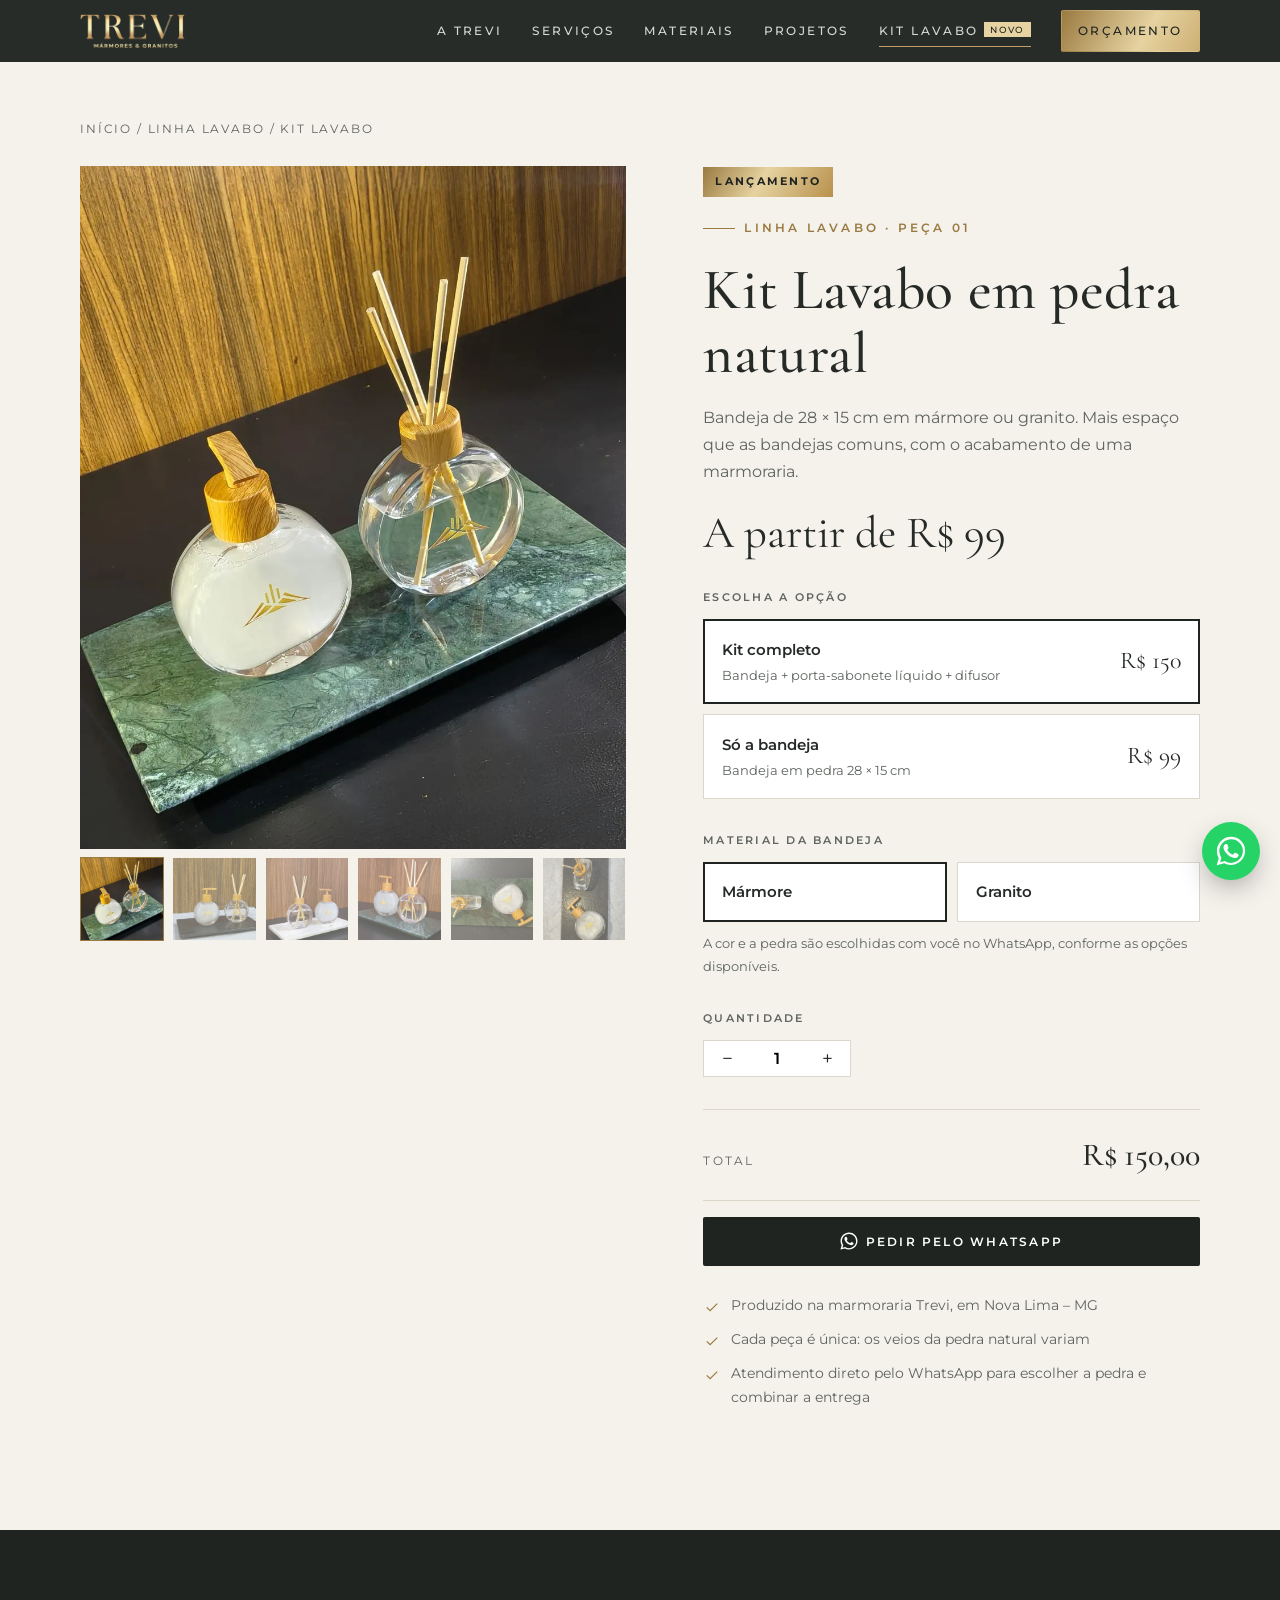
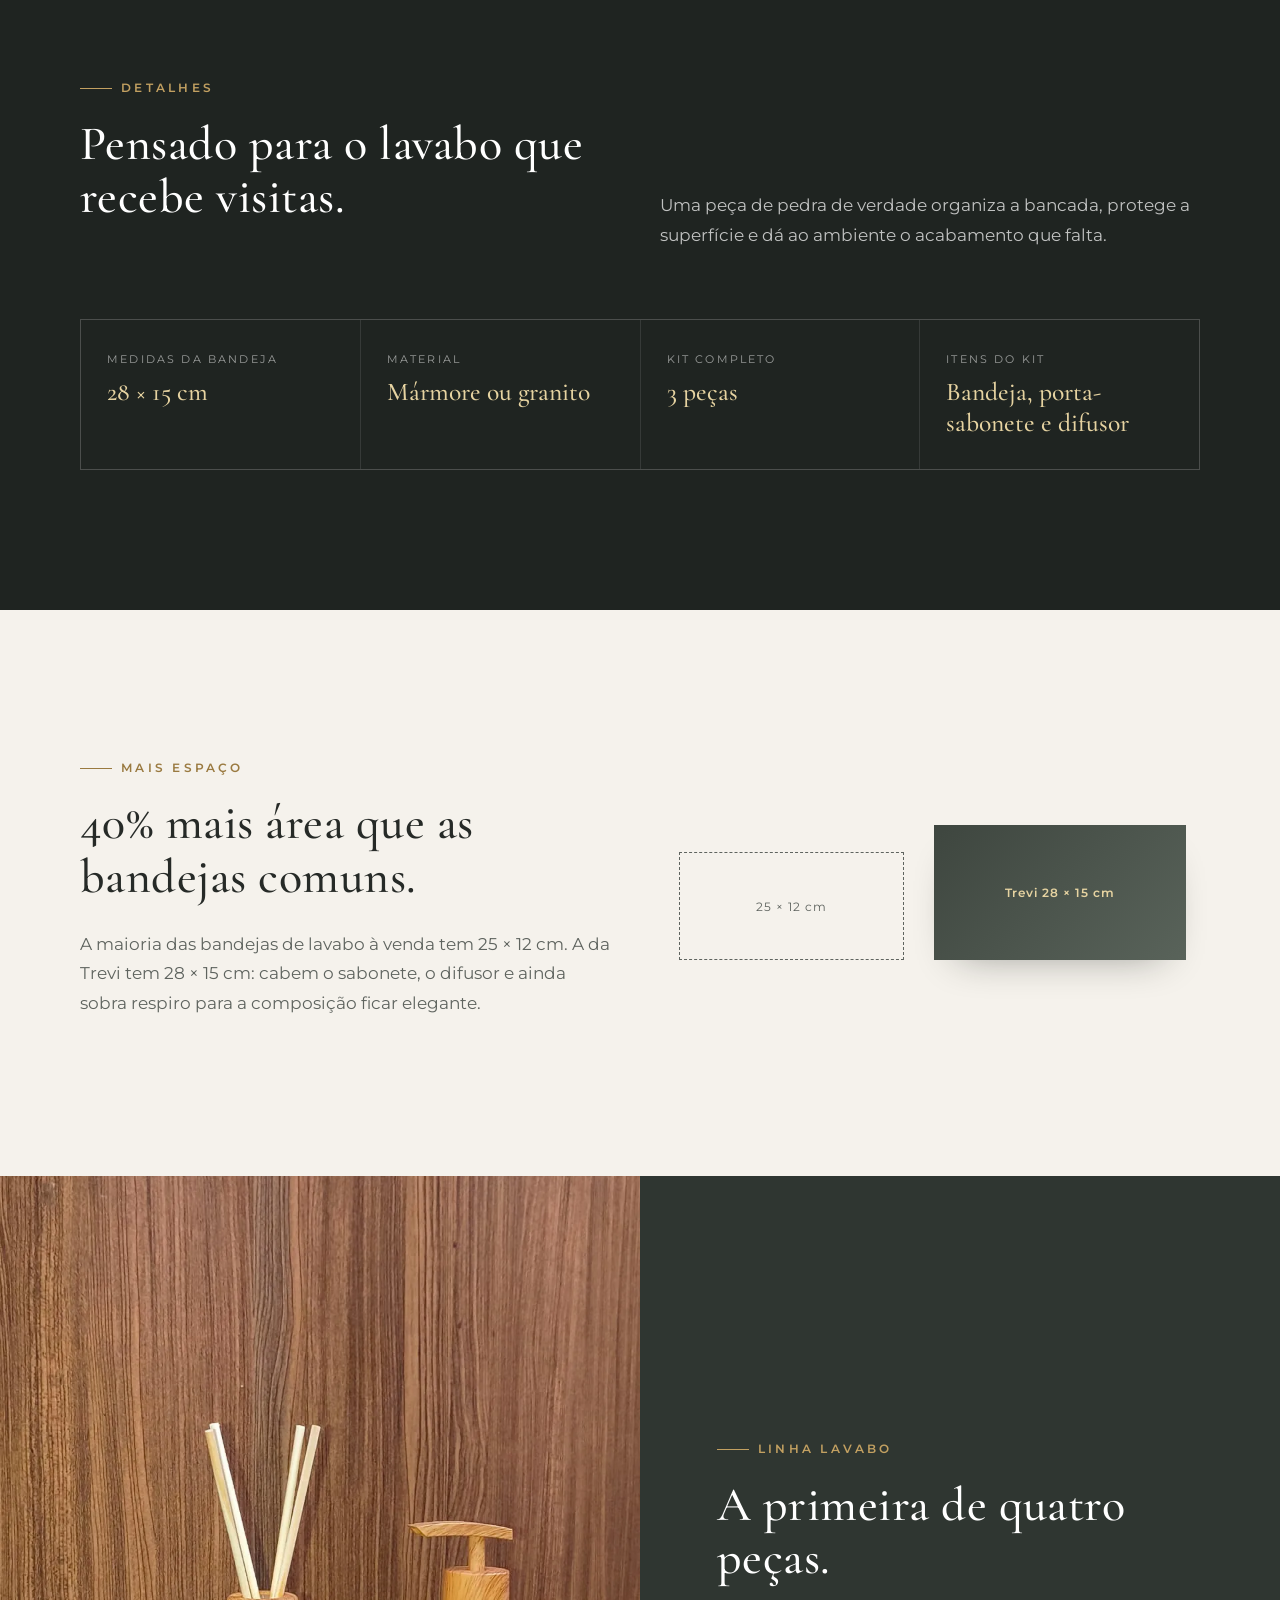
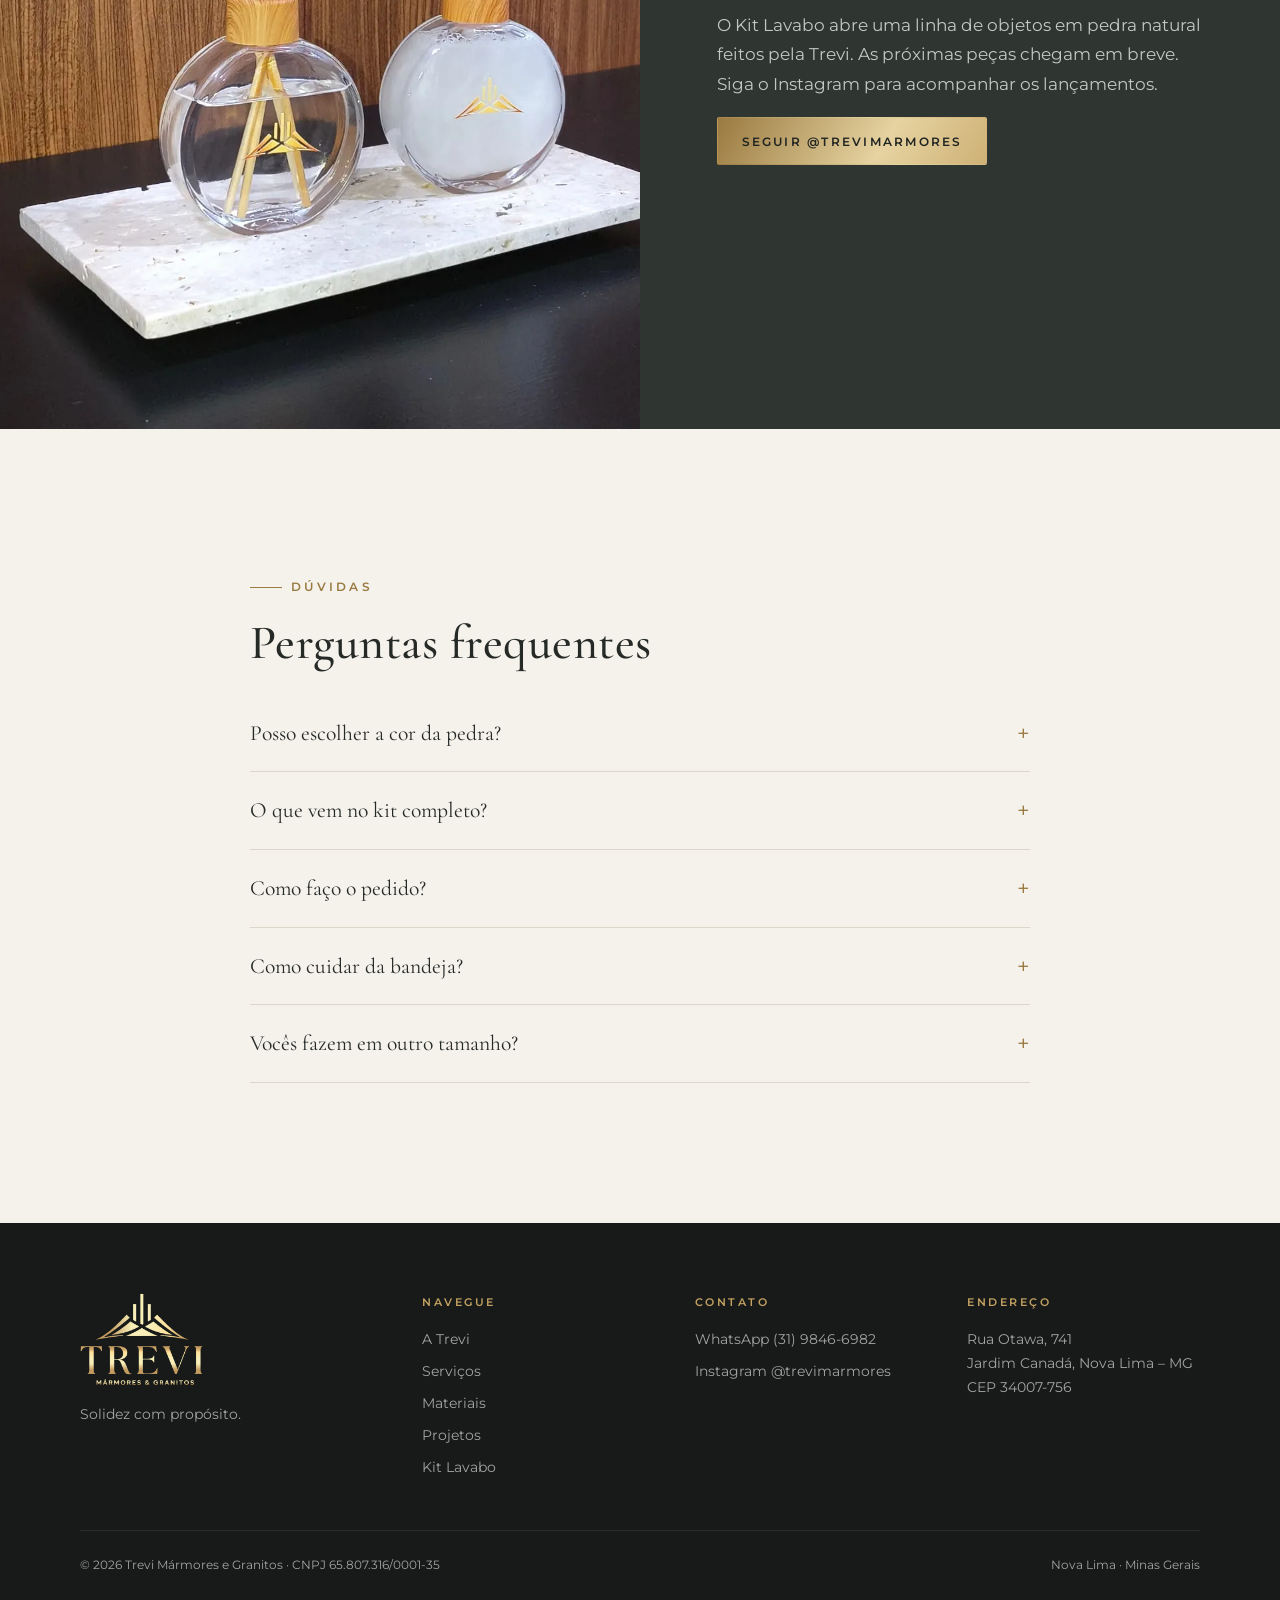
==== kit-lavabo.html @ efcdf0a8 "Usa caminhos relativos e ajusta comparativo de medidas Co-Authored-By: Claude Opus 5.5 <noreply@anth" ====
<!doctype html>
<html lang="pt-BR">
<head>
  <meta charset="utf-8">
  <meta name="viewport" content="width=device-width, initial-scale=1">
  <title>Kit Lavabo em Pedra Natural 28 × 15 cm | Trevi Mármores & Granitos</title>
  <meta name="description" content="Bandeja de lavabo 28 × 15 cm em mármore ou granito. Só a bandeja por R$ 99 ou kit completo com porta-sabonete líquido e difusor por R$ 150. Peça pelo WhatsApp.">
  <meta name="theme-color" content="#1f2421">
  <meta property="og:type" content="product">
  <meta property="og:title" content="Kit Lavabo Trevi · pedra natural 28 × 15 cm">
  <meta property="og:description" content="Só a bandeja R$ 99 · Kit completo R$ 150. Mármore ou granito, você escolhe.">
  <meta property="og:image" content="assets/img/kit/kit-6.webp">
  <meta property="og:locale" content="pt_BR">
  <link rel="icon" type="image/png" sizes="32x32" href="assets/img/favicon-32.png">
  <link rel="apple-touch-icon" href="assets/img/apple-touch-icon.png">
  <link rel="preconnect" href="https://fonts.googleapis.com">
  <link rel="preconnect" href="https://fonts.gstatic.com" crossorigin>
  <link href="https://fonts.googleapis.com/css2?family=Cormorant+Garamond:ital,wght@0,500;0,600;1,500&family=Montserrat:wght@400;500;600;700&display=swap" rel="stylesheet">
  <link rel="stylesheet" href="assets/css/style.css">
  <script type="application/ld+json">
  {
    "@context": "https://schema.org",
    "@type": "Product",
    "name": "Kit Lavabo Trevi em pedra natural 28 × 15 cm",
    "image": ["assets/img/kit/kit-6.webp"],
    "brand": { "@type": "Brand", "name": "Trevi Mármores & Granitos" },
    "offers": {
      "@type": "AggregateOffer",
      "priceCurrency": "BRL",
      "lowPrice": "99",
      "highPrice": "150"
    }
  }
  </script>
</head>
<body class="pagina-produto">

<header class="topo sempre-solido">
  <div class="container">
    <a href="index.html" class="marca" aria-label="Trevi Mármores & Granitos, início"><img src="assets/img/logo-nome.png" alt="Trevi Mármores & Granitos" width="864" height="280"></a>
    <button class="menu-btn" aria-label="Abrir menu" aria-expanded="false">
      <svg viewBox="0 0 24 24" fill="none" stroke="currentColor" stroke-width="1.5"><path d="M3 7h18M3 12h18M3 17h18"/></svg>
    </button>
    <nav class="nav" aria-label="Principal">
      <a href="index.html#sobre">A Trevi</a>
      <a href="index.html#servicos">Serviços</a>
      <a href="index.html#materiais">Materiais</a>
      <a href="index.html#projetos">Projetos</a>
      <a href="kit-lavabo.html" class="ativo">Kit Lavabo<span class="selo">Novo</span></a>
      <a href="index.html#orcamento" class="btn btn-ouro">Orçamento</a>
    </nav>
  </div>
</header>

<main>
  <section class="produto-topo">
    <div class="container">
      <div class="migalhas"><a href="index.html">Início</a> / Linha Lavabo / Kit Lavabo</div>
      <div class="produto">

        <div class="produto-galeria">
          <div class="produto-principal">
            <img src="assets/img/kit/kit-6.webp" alt="Kit Lavabo com bandeja em mármore verde" fetchpriority="high">
          </div>
          <div class="miniaturas">
            <button class="ativo" data-src="assets/img/kit/kit-6.webp" aria-label="Foto 1"><img src="assets/img/kit/kit-6.webp" alt="Kit Lavabo com bandeja em mármore verde"></button>
            <button data-src="assets/img/kit/kit-1.webp" aria-label="Foto 2"><img src="assets/img/kit/kit-1.webp" alt="Kit Lavabo com bandeja em granito preto" loading="lazy"></button>
            <button data-src="assets/img/kit/kit-2.webp" aria-label="Foto 3"><img src="assets/img/kit/kit-2.webp" alt="Kit Lavabo com bandeja em pedra clara" loading="lazy"></button>
            <button data-src="assets/img/kit/kit-5.webp" aria-label="Foto 4"><img src="assets/img/kit/kit-5.webp" alt="Kit Lavabo em mármore verde, vista frontal" loading="lazy"></button>
            <button data-src="assets/img/kit/kit-3.webp" aria-label="Foto 5"><img src="assets/img/kit/kit-3.webp" alt="Kit Lavabo visto de cima, bandeja verde" loading="lazy"></button>
            <button data-src="assets/img/kit/kit-4.webp" aria-label="Foto 6"><img src="assets/img/kit/kit-4.webp" alt="Kit Lavabo visto de cima, bandeja preta texturizada" loading="lazy"></button>
          </div>
        </div>

        <div class="produto-info">
          <span class="selo-novo">Lançamento</span>
          <span class="eyebrow" style="display:flex">Linha Lavabo · Peça 01</span>
          <h1>Kit Lavabo em pedra natural</h1>
          <p class="sub">Bandeja de 28 × 15 cm em mármore ou granito. Mais espaço que as bandejas comuns, com o acabamento de uma marmoraria.</p>
          <p class="preco">A partir de R$ 99</p>

          <form id="kit-form">
            <fieldset class="grupo">
              <legend>Escolha a opção</legend>
              <div class="opcoes">
                <div class="opcao">
                  <input type="radio" name="opcao" id="op-completo" value="completo" checked>
                  <label for="op-completo">
                    <span><span class="nome">Kit completo</span><span class="desc">Bandeja + porta-sabonete líquido + difusor</span></span>
                    <span class="valor">R$ 150</span>
                  </label>
                </div>
                <div class="opcao">
                  <input type="radio" name="opcao" id="op-bandeja" value="bandeja">
                  <label for="op-bandeja">
                    <span><span class="nome">Só a bandeja</span><span class="desc">Bandeja em pedra 28 × 15 cm</span></span>
                    <span class="valor">R$ 99</span>
                  </label>
                </div>
              </div>
            </fieldset>

            <fieldset class="grupo">
              <legend>Material da bandeja</legend>
              <div class="opcoes duas">
                <div class="opcao">
                  <input type="radio" name="material" id="mat-marmore" value="Mármore" checked>
                  <label for="mat-marmore"><span class="nome">Mármore</span></label>
                </div>
                <div class="opcao">
                  <input type="radio" name="material" id="mat-granito" value="Granito">
                  <label for="mat-granito"><span class="nome">Granito</span></label>
                </div>
              </div>
              <p class="sub" style="font-size:.84rem;margin:10px 0 0">A cor e a pedra são escolhidas com você no WhatsApp, conforme as opções disponíveis.</p>
            </fieldset>

            <fieldset class="grupo">
              <legend>Quantidade</legend>
              <div class="qtd">
                <button type="button" data-passo="-1" aria-label="Diminuir">−</button>
                <input id="qtd" type="number" min="1" max="50" value="1" inputmode="numeric" aria-label="Quantidade">
                <button type="button" data-passo="1" aria-label="Aumentar">+</button>
              </div>
            </fieldset>

            <div class="resumo"><span>Total</span><strong data-total>R$ 150,00</strong></div>
            <button type="submit" class="btn btn-escuro btn-bloco">
              <svg viewBox="0 0 24 24" fill="currentColor"><path d="M17.47 14.38c-.3-.15-1.76-.87-2.03-.97-.27-.1-.47-.15-.67.15-.2.3-.77.97-.94 1.17-.17.2-.35.22-.65.07-.3-.15-1.26-.46-2.4-1.48-.89-.79-1.49-1.77-1.66-2.07-.17-.3-.02-.46.13-.61.13-.13.3-.35.45-.52.15-.17.2-.3.3-.5.1-.2.05-.37-.02-.52-.08-.15-.67-1.62-.92-2.22-.24-.58-.49-.5-.67-.51h-.57c-.2 0-.52.07-.8.37-.27.3-1.04 1.02-1.04 2.48s1.07 2.88 1.21 3.08c.15.2 2.1 3.2 5.08 4.49.71.31 1.26.49 1.69.63.71.23 1.36.2 1.87.12.57-.09 1.76-.72 2.01-1.41.25-.69.25-1.29.17-1.41-.07-.12-.27-.2-.57-.35M12.05 21.5h-.01a9.4 9.4 0 0 1-4.79-1.31l-.34-.2-3.56.93.95-3.47-.22-.36a9.4 9.4 0 0 1-1.44-5.02c0-5.2 4.24-9.43 9.44-9.43a9.38 9.38 0 0 1 9.43 9.44c0 5.2-4.24 9.43-9.44 9.43M20.08 3.9A11.27 11.27 0 0 0 12.05.6C5.8.6.7 5.69.7 11.95c0 2 .52 3.95 1.52 5.67L.6 23.4l5.93-1.55a11.3 11.3 0 0 0 5.42 1.38h.01c6.25 0 11.35-5.09 11.35-11.35 0-3.03-1.18-5.88-3.33-8.02"/></svg>
              Pedir pelo WhatsApp
            </button>
          </form>

          <ul class="garantias">
            <li><svg viewBox="0 0 24 24" fill="none" stroke="currentColor" stroke-width="1.6"><path d="M5 12.5l4.5 4.5L19 7.5"/></svg>Produzido na marmoraria Trevi, em Nova Lima – MG</li>
            <li><svg viewBox="0 0 24 24" fill="none" stroke="currentColor" stroke-width="1.6"><path d="M5 12.5l4.5 4.5L19 7.5"/></svg>Cada peça é única: os veios da pedra natural variam</li>
            <li><svg viewBox="0 0 24 24" fill="none" stroke="currentColor" stroke-width="1.6"><path d="M5 12.5l4.5 4.5L19 7.5"/></svg>Atendimento direto pelo WhatsApp para escolher a pedra e combinar a entrega</li>
          </ul>
        </div>
      </div>
    </div>
  </section>

  <!-- Ficha técnica -->
  <section class="secao secao-escura on-dark">
    <div class="container">
      <div class="cabeca revelar">
        <div>
          <span class="eyebrow">Detalhes</span>
          <h2>Pensado para o lavabo que recebe visitas.</h2>
        </div>
        <p class="lead">Uma peça de pedra de verdade organiza a bancada, protege a superfície e dá ao ambiente o acabamento que falta.</p>
      </div>
      <div class="ficha revelar">
        <div><span>Medidas da bandeja</span><strong>28 × 15 cm</strong></div>
        <div><span>Material</span><strong>Mármore ou granito</strong></div>
        <div><span>Kit completo</span><strong>3 peças</strong></div>
        <div><span>Itens do kit</span><strong>Bandeja, porta-sabonete e difusor</strong></div>
      </div>
    </div>
  </section>

  <!-- Comparativo de tamanho -->
  <section class="secao">
    <div class="container comparativo">
      <div class="revelar">
        <span class="eyebrow">Mais espaço</span>
        <h2>40% mais área que as bandejas comuns.</h2>
        <p class="lead">A maioria das bandejas de lavabo à venda tem 25 × 12 cm. A da Trevi tem 28 × 15 cm: cabem o sabonete, o difusor e ainda sobra respiro para a composição ficar elegante.</p>
      </div>
      <div class="medidas revelar" aria-hidden="true">
        <div class="ret" style="width:min(225px,36vw);aspect-ratio:25/12">25 × 12 cm</div>
        <div class="ret trevi" style="width:min(252px,40vw);aspect-ratio:28/15">Trevi 28 × 15 cm</div>
      </div>
    </div>
  </section>

  <!-- Linha -->
  <section class="secao-verde on-dark">
    <div class="destaque-kit">
      <div class="destaque-kit-img"><img src="assets/img/kit/kit-2.webp" alt="Kit Lavabo com bandeja em pedra clara" loading="lazy"></div>
      <div class="destaque-kit-texto revelar">
        <span class="eyebrow">Linha Lavabo</span>
        <h2>A primeira de quatro peças.</h2>
        <p class="lead">O Kit Lavabo abre uma linha de objetos em pedra natural feitos pela Trevi. As próximas peças chegam em breve. Siga o Instagram para acompanhar os lançamentos.</p>
        <div class="hero-acoes">
          <a class="btn btn-ouro" href="https://www.instagram.com/trevimarmores/" target="_blank" rel="noopener">Seguir @trevimarmores</a>
        </div>
      </div>
    </div>
  </section>

  <!-- Dúvidas -->
  <section class="secao">
    <div class="container" style="max-width:860px">
      <span class="eyebrow">Dúvidas</span>
      <h2>Perguntas frequentes</h2>
      <div class="faq">
        <details>
          <summary>Posso escolher a cor da pedra?</summary>
          <p>Sim. Você escolhe entre mármore e granito e, no WhatsApp, mostramos as pedras disponíveis no momento para você decidir a cor.</p>
        </details>
        <details>
          <summary>O que vem no kit completo?</summary>
          <p>A bandeja em pedra de 28 × 15 cm, um porta-sabonete líquido e um difusor de ambiente.</p>
        </details>
        <details>
          <summary>Como faço o pedido?</summary>
          <p>Escolha a opção, o material e a quantidade e toque em “Pedir pelo WhatsApp”. A mensagem já vai pronta com o seu pedido e combinamos pagamento e entrega por lá.</p>
        </details>
        <details>
          <summary>Como cuidar da bandeja?</summary>
          <p>Limpe com pano macio e sabão neutro. Evite produtos ácidos ou abrasivos, principalmente no mármore, para preservar o brilho da pedra.</p>
        </details>
        <details>
          <summary>Vocês fazem em outro tamanho?</summary>
          <p>Como somos uma marmoraria, conseguimos estudar medidas sob encomenda. Chame no WhatsApp e conte o que você precisa.</p>
        </details>
      </div>
    </div>
  </section>
</main>

<footer class="rodape">
  <div class="container">
    <div class="rodape-grade">
      <div>
        <img src="assets/img/logo-trevi.png" alt="Trevi Mármores & Granitos" width="864" height="648" loading="lazy">
        <p>Solidez com propósito.</p>
      </div>
      <div>
        <h4>Navegue</h4>
        <ul>
          <li><a href="index.html#sobre">A Trevi</a></li>
          <li><a href="index.html#servicos">Serviços</a></li>
          <li><a href="index.html#materiais">Materiais</a></li>
          <li><a href="index.html#projetos">Projetos</a></li>
          <li><a href="kit-lavabo.html">Kit Lavabo</a></li>
        </ul>
      </div>
      <div>
        <h4>Contato</h4>
        <ul>
          <li><a data-wa="Olá, Trevi! Vim pela página do Kit Lavabo e tenho uma dúvida.">WhatsApp (31) 9846-6982</a></li>
          <li><a href="https://www.instagram.com/trevimarmores/" target="_blank" rel="noopener">Instagram @trevimarmores</a></li>
        </ul>
      </div>
      <div>
        <h4>Endereço</h4>
        <p>Rua Otawa, 741<br>Jardim Canadá, Nova Lima – MG<br>CEP 34007-756</p>
      </div>
    </div>
    <div class="rodape-base">
      <span>© <span data-ano>2026</span> Trevi Mármores e Granitos · CNPJ 65.807.316/0001-35</span>
      <span>Nova Lima · Minas Gerais</span>
    </div>
  </div>
</footer>

<div class="barra-compra">
  <div><small style="display:block;font-size:.68rem;letter-spacing:.18em;text-transform:uppercase;opacity:.6">Total</small><strong data-total>R$ 150,00</strong></div>
  <button class="btn btn-ouro" data-pedir>Pedir no WhatsApp</button>
</div>

<a class="wa-flutuante" data-wa="Olá, Trevi! Vim pela página do Kit Lavabo e tenho uma dúvida." aria-label="Falar no WhatsApp">
  <svg viewBox="0 0 24 24" fill="currentColor"><path d="M17.47 14.38c-.3-.15-1.76-.87-2.03-.97-.27-.1-.47-.15-.67.15-.2.3-.77.97-.94 1.17-.17.2-.35.22-.65.07-.3-.15-1.26-.46-2.4-1.48-.89-.79-1.49-1.77-1.66-2.07-.17-.3-.02-.46.13-.61.13-.13.3-.35.45-.52.15-.17.2-.3.3-.5.1-.2.05-.37-.02-.52-.08-.15-.67-1.62-.92-2.22-.24-.58-.49-.5-.67-.51h-.57c-.2 0-.52.07-.8.37-.27.3-1.04 1.02-1.04 2.48s1.07 2.88 1.21 3.08c.15.2 2.1 3.2 5.08 4.49.71.31 1.26.49 1.69.63.71.23 1.36.2 1.87.12.57-.09 1.76-.72 2.01-1.41.25-.69.25-1.29.17-1.41-.07-.12-.27-.2-.57-.35M12.05 21.5h-.01a9.4 9.4 0 0 1-4.79-1.31l-.34-.2-3.56.93.95-3.47-.22-.36a9.4 9.4 0 0 1-1.44-5.02c0-5.2 4.24-9.43 9.44-9.43a9.38 9.38 0 0 1 9.43 9.44c0 5.2-4.24 9.43-9.44 9.43M20.08 3.9A11.27 11.27 0 0 0 12.05.6C5.8.6.7 5.69.7 11.95c0 2 .52 3.95 1.52 5.67L.6 23.4l5.93-1.55a11.3 11.3 0 0 0 5.42 1.38h.01c6.25 0 11.35-5.09 11.35-11.35 0-3.03-1.18-5.88-3.33-8.02"/></svg>
</a>

<script src="assets/js/main.js"></script>
</body>
</html>
---- assets/css/style.css ----
/* Trevi Mármores & Granitos — estilos globais */

:root {
  --verde: #505b53;
  --verde-escuro: #2f3631;
  --grafite: #1f2421;
  --ouro: #c2a061;
  --ouro-claro: #e6d3a1;
  --ouro-escuro: #9a7a40;
  --ouro-grad: linear-gradient(120deg, #9a7a40 0%, #e6d3a1 45%, #b8914d 100%);
  --pedra: #f5f2ec;
  --pedra-2: #ebe6dd;
  --linha: #ddd6ca;
  --texto: #262a27;
  --texto-suave: #5f645f;
  --branco: #ffffff;

  --serif: "Cormorant Garamond", "Times New Roman", serif;
  --sans: "Montserrat", "Helvetica Neue", Arial, sans-serif;

  --max: 1200px;
  --gutter: clamp(16px, 4vw, 40px);
  --raio: 2px;
  --sombra: 0 18px 40px -24px rgba(20, 24, 21, 0.45);
}

*,
*::before,
*::after { box-sizing: border-box; }

html { scroll-behavior: smooth; -webkit-text-size-adjust: 100%; }

body {
  margin: 0;
  font-family: var(--sans);
  font-size: 16px;
  line-height: 1.7;
  color: var(--texto);
  background: var(--pedra);
  -webkit-font-smoothing: antialiased;
  overflow-x: hidden;
}

img { max-width: 100%; display: block; }
a { color: inherit; text-decoration: none; }
button { font: inherit; cursor: pointer; }

.container { width: 100%; max-width: var(--max); margin: 0 auto; padding: 0 var(--gutter); }

/* Tipografia */
h1, h2, h3 { font-family: var(--serif); font-weight: 500; line-height: 1.12; margin: 0 0 .5em; letter-spacing: .01em; }
h1 { font-size: clamp(2.6rem, 6vw, 4.6rem); }
h2 { font-size: clamp(2rem, 4vw, 3rem); }
h3 { font-size: 1.55rem; }
p { margin: 0 0 1.1em; }

.eyebrow {
  display: inline-flex; align-items: center; gap: .8em;
  font-size: .72rem; font-weight: 600; letter-spacing: .28em; text-transform: uppercase;
  color: var(--ouro-escuro); margin-bottom: 1.2rem;
}
.eyebrow::before { content: ""; width: 32px; height: 1px; background: currentColor; }
.on-dark .eyebrow { color: var(--ouro); }

.lead { font-size: 1.08rem; color: var(--texto-suave); max-width: 58ch; }
.on-dark .lead { color: rgba(255, 255, 255, .72); }

.gold-text {
  background: var(--ouro-grad); -webkit-background-clip: text; background-clip: text; color: transparent;
}

/* Botões */
.btn {
  display: inline-flex; align-items: center; justify-content: center; gap: .6em;
  padding: 1em 1.9em; border: 1px solid transparent; border-radius: var(--raio);
  font-size: .78rem; font-weight: 600; letter-spacing: .18em; text-transform: uppercase;
  transition: background .25s, color .25s, border-color .25s, transform .25s;
  white-space: nowrap;
}
.btn svg { width: 18px; height: 18px; flex: none; }
.btn-ouro { background: var(--ouro-grad); color: var(--grafite); background-size: 140% 100%; }
.btn-ouro:hover { background-position: 100% 0; transform: translateY(-1px); }
.btn-linha { border-color: currentColor; color: inherit; background: transparent; }
.btn-linha:hover { background: var(--grafite); color: var(--branco); border-color: var(--grafite); }
.on-dark .btn-linha:hover { background: var(--branco); color: var(--grafite); border-color: var(--branco); }
.btn-escuro { background: var(--grafite); color: var(--branco); }
.btn-escuro:hover { background: var(--verde); }
.btn-bloco { width: 100%; }

/* Cabeçalho */
.topo {
  position: fixed; inset: 0 0 auto 0; z-index: 50;
  transition: background .3s, box-shadow .3s, padding .3s;
  padding: 18px 0;
}
.topo.solido, .topo.sempre-solido { background: rgba(31, 36, 33, .96); box-shadow: 0 1px 0 rgba(255,255,255,.06); padding: 10px 0; backdrop-filter: blur(8px); }
.topo .container { display: flex; align-items: center; justify-content: space-between; gap: 24px; }
.marca img { height: 34px; width: auto; }
.nav { display: flex; align-items: center; gap: 30px; }
.nav a {
  color: rgba(255,255,255,.82); font-size: .74rem; font-weight: 500; letter-spacing: .2em; text-transform: uppercase;
  position: relative; padding: 6px 0;
}
.nav a:not(.btn)::after { content: ""; position: absolute; left: 0; right: 100%; bottom: 0; height: 1px; background: var(--ouro); transition: right .3s; }
.nav a:not(.btn):hover::after, .nav a.ativo::after { right: 0; }
.nav a:hover { color: #fff; }
.nav .selo { font-size: .58rem; letter-spacing: .14em; color: var(--grafite); background: var(--ouro-claro); padding: 2px 6px; margin-left: 6px; vertical-align: 2px; }
.nav .btn { padding: .85em 1.4em; color: var(--grafite); }
.menu-btn { display: none; background: none; border: 0; color: #fff; padding: 8px; }
.menu-btn svg { width: 26px; height: 26px; }

@media (max-width: 960px) {
  .menu-btn { display: block; }
  .nav {
    position: fixed; inset: 0; background: var(--grafite);
    flex-direction: column; justify-content: center; gap: 26px;
    opacity: 0; pointer-events: none; transition: opacity .3s;
  }
  .nav.aberto { opacity: 1; pointer-events: auto; }
  .nav a { font-size: .9rem; }
  .menu-btn { position: relative; z-index: 2; }
}

/* Hero */
.hero {
  position: relative; min-height: 100svh; display: flex; align-items: flex-end;
  color: #fff; background: var(--grafite); overflow: hidden;
  padding: 140px 0 clamp(60px, 10vh, 110px);
}
.hero-bg { position: absolute; inset: 0; }
.hero-bg img { width: 100%; height: 100%; object-fit: cover; opacity: .55; transform: scale(1.04); animation: lento 18s ease-out forwards; }
.hero::after {
  content: ""; position: absolute; inset: 0;
  background: linear-gradient(180deg, rgba(31,36,33,.55) 0%, rgba(31,36,33,.15) 35%, rgba(31,36,33,.92) 100%),
              linear-gradient(90deg, rgba(47,54,49,.85) 0%, rgba(47,54,49,0) 70%);
}
.hero .container { position: relative; z-index: 1; }
.hero h1 { max-width: 13ch; }
.hero h1 em { font-style: italic; }
.hero .lead { margin-bottom: 2.2rem; }
.hero-acoes { display: flex; flex-wrap: wrap; gap: 14px; }
@keyframes lento { to { transform: scale(1); } }

.hero-faixa {
  position: relative; z-index: 1; margin-top: clamp(40px, 8vh, 80px);
  display: grid; grid-template-columns: repeat(3, 1fr); border-top: 1px solid rgba(255,255,255,.14);
}
.hero-faixa div { padding: 22px 24px 0 0; font-size: .78rem; letter-spacing: .14em; text-transform: uppercase; color: rgba(255,255,255,.65); }
.hero-faixa strong { display: block; font-family: var(--serif); font-size: 1.5rem; font-weight: 500; letter-spacing: .02em; text-transform: none; color: var(--ouro-claro); margin-bottom: 2px; }
@media (max-width: 640px) {
  .hero-faixa { grid-template-columns: 1fr; }
  .hero-faixa div { padding: 14px 0 0; }
}

/* Faixa de lançamento */
.aviso {
  background: var(--ouro-grad); color: var(--grafite);
  font-size: .76rem; font-weight: 600; letter-spacing: .16em; text-transform: uppercase;
}
.aviso a { display: flex; align-items: center; justify-content: center; gap: 14px; padding: 14px var(--gutter); text-align: center; flex-wrap: wrap; }
.aviso span.seta { transition: transform .25s; }
.aviso a:hover span.seta { transform: translateX(4px); }

/* Seções */
.secao { padding: clamp(80px, 12vw, 140px) 0; }
.secao-escura { background: var(--grafite); color: #fff; }
.secao-verde { background: var(--verde-escuro); color: #fff; }
.secao-clara { background: var(--branco); }
.cabeca { display: grid; grid-template-columns: 1fr 1fr; gap: 40px; align-items: end; margin-bottom: clamp(40px, 6vw, 70px); }
.cabeca p { margin: 0; }
@media (max-width: 860px) { .cabeca { grid-template-columns: 1fr; gap: 16px; } }

/* Sobre */
.sobre { display: grid; grid-template-columns: 1.05fr 1fr; gap: clamp(40px, 7vw, 100px); align-items: center; }
.sobre-fotos { position: relative; aspect-ratio: 4/5; }
.sobre-fotos img { position: absolute; object-fit: cover; box-shadow: var(--sombra); }
.sobre-fotos img:first-child { inset: 0 22% 14% 0; width: 78%; height: 86%; }
.sobre-fotos img:last-child { right: 0; bottom: 0; width: 48%; height: 52%; border: 8px solid var(--pedra); }
.valores { list-style: none; padding: 0; margin: 2rem 0 0; display: grid; gap: 18px; }
.valores li { display: grid; grid-template-columns: 34px 1fr; gap: 14px; align-items: start; }
.valores svg { width: 26px; height: 26px; color: var(--ouro-escuro); margin-top: 4px; }
.valores strong { display: block; font-family: var(--serif); font-size: 1.3rem; font-weight: 600; }
.valores span { color: var(--texto-suave); font-size: .95rem; }
@media (max-width: 860px) { .sobre { grid-template-columns: 1fr; } .sobre-fotos { max-width: 520px; } }

/* Serviços */
.servicos { display: grid; grid-template-columns: repeat(4, 1fr); gap: 1px; background: rgba(255,255,255,.1); border: 1px solid rgba(255,255,255,.1); }
.servico { background: var(--grafite); display: flex; flex-direction: column; }
.servico-img { aspect-ratio: 4/5; overflow: hidden; }
.servico-img img { width: 100%; height: 100%; object-fit: cover; transition: transform .8s; filter: saturate(.9); }
.servico:hover .servico-img img { transform: scale(1.05); }
.servico-corpo { padding: 26px 24px 30px; display: flex; flex-direction: column; flex: 1; }
.servico-corpo p { color: rgba(255,255,255,.62); font-size: .92rem; flex: 1; }
.link-ouro { color: var(--ouro); font-size: .72rem; font-weight: 600; letter-spacing: .2em; text-transform: uppercase; display: inline-flex; gap: 8px; align-items: center; }
.link-ouro:hover { color: var(--ouro-claro); }
@media (max-width: 1024px) { .servicos { grid-template-columns: repeat(2, 1fr); } }
@media (max-width: 560px) { .servicos { grid-template-columns: 1fr; } .servico-img { aspect-ratio: 16/11; } }

/* Materiais */
.materiais { display: grid; grid-template-columns: repeat(3, 1fr); gap: 22px; }
.material { background: var(--branco); border: 1px solid var(--linha); display: flex; flex-direction: column; transition: box-shadow .3s, transform .3s; }
.material:hover { box-shadow: var(--sombra); transform: translateY(-3px); }
.material-img { aspect-ratio: 16/10; overflow: hidden; }
.material-img img { width: 100%; height: 100%; object-fit: cover; }
.material-corpo { padding: 24px 24px 26px; display: flex; flex-direction: column; flex: 1; }
.material-corpo p { color: var(--texto-suave); font-size: .93rem; flex: 1; }
.material .link-ouro { color: var(--ouro-escuro); }
.material .tag { font-size: .66rem; letter-spacing: .2em; text-transform: uppercase; color: var(--texto-suave); margin-bottom: .4rem; }
@media (max-width: 900px) { .materiais { grid-template-columns: repeat(2, 1fr); } }
@media (max-width: 560px) { .materiais { grid-template-columns: 1fr; } }

/* Destaque Kit */
.destaque-kit { display: grid; grid-template-columns: 1fr 1fr; min-height: 620px; }
.destaque-kit-img { position: relative; overflow: hidden; }
.destaque-kit-img img { width: 100%; height: 100%; object-fit: cover; }
.destaque-kit-texto { padding: clamp(50px, 7vw, 100px) clamp(24px, 6vw, 90px); display: flex; flex-direction: column; justify-content: center; }
.preco-linha { display: flex; gap: 34px; margin: 1.2rem 0 2rem; flex-wrap: wrap; }
.preco-linha div { font-size: .72rem; letter-spacing: .18em; text-transform: uppercase; color: rgba(255,255,255,.6); }
.preco-linha strong { display: block; font-family: var(--serif); font-weight: 500; font-size: 2.4rem; letter-spacing: 0; text-transform: none; line-height: 1.1; }
.selo-novo { display: inline-block; align-self: flex-start; background: var(--ouro-grad); color: var(--grafite); font-size: .66rem; font-weight: 700; letter-spacing: .22em; text-transform: uppercase; padding: 6px 12px; margin-bottom: 1.4rem; }
@media (max-width: 860px) { .destaque-kit { grid-template-columns: 1fr; } .destaque-kit-img { aspect-ratio: 4/3; } }

/* Projetos */
.filtros { display: flex; flex-wrap: wrap; gap: 8px; margin-bottom: 30px; }
.filtro { background: transparent; border: 1px solid var(--linha); padding: .6em 1.2em; font-size: .72rem; letter-spacing: .16em; text-transform: uppercase; color: var(--texto-suave); border-radius: 999px; transition: all .2s; }
.filtro:hover { border-color: var(--texto); color: var(--texto); }
.filtro.ativo { background: var(--grafite); border-color: var(--grafite); color: #fff; }
.galeria { display: grid; grid-template-columns: repeat(4, 1fr); grid-auto-flow: dense; gap: 12px; }
.galeria figure { margin: 0; aspect-ratio: 4/5; position: relative; overflow: hidden; cursor: zoom-in; background: var(--pedra-2); }
.galeria figure.largo { grid-column: span 2; aspect-ratio: auto; }
.galeria figure.largo img { position: absolute; inset: 0; }
.galeria img { width: 100%; height: 100%; object-fit: cover; transition: transform .7s, opacity .4s; }
@media (max-width: 860px) { .galeria { grid-template-columns: repeat(2, 1fr); gap: 8px; } }
.galeria figure:hover img { transform: scale(1.03); }
.galeria figcaption {
  position: absolute; left: 0; right: 0; bottom: 0; padding: 40px 18px 14px;
  background: linear-gradient(0deg, rgba(20,24,21,.8), transparent);
  color: #fff; font-size: .74rem; letter-spacing: .16em; text-transform: uppercase;
  opacity: 0; transform: translateY(6px); transition: all .3s;
}
.galeria figure:hover figcaption { opacity: 1; transform: none; }
.galeria figure.oculto { display: none; }
@media (hover: none) { .galeria figcaption { opacity: 1; transform: none; } }

/* Lightbox */
.lightbox { position: fixed; inset: 0; z-index: 100; background: rgba(15,18,16,.95); display: none; align-items: center; justify-content: center; padding: 60px 16px; }
.lightbox.aberto { display: flex; }
.lightbox img { max-height: 100%; max-width: 100%; object-fit: contain; box-shadow: 0 30px 80px rgba(0,0,0,.5); }
.lightbox button { position: absolute; background: none; border: 0; color: #fff; padding: 14px; opacity: .8; }
.lightbox button:hover { opacity: 1; }
.lightbox button svg { width: 28px; height: 28px; }
.lb-fechar { top: 10px; right: 10px; }
.lb-ant { left: 6px; top: 50%; transform: translateY(-50%); }
.lb-prox { right: 6px; top: 50%; transform: translateY(-50%); }

/* Processo */
.processo { display: grid; grid-template-columns: repeat(4, 1fr); gap: 30px; counter-reset: passo; }
.passo { border-top: 1px solid var(--linha); padding-top: 22px; }
.passo::before { counter-increment: passo; content: "0" counter(passo); font-family: var(--serif); font-size: 2.6rem; line-height: 1; color: var(--ouro); display: block; margin-bottom: 14px; }
.passo p { color: var(--texto-suave); font-size: .93rem; margin: 0; }
@media (max-width: 860px) { .processo { grid-template-columns: repeat(2, 1fr); } }
@media (max-width: 520px) { .processo { grid-template-columns: 1fr; } }

/* Formulário de orçamento */
.orcamento { display: grid; grid-template-columns: .9fr 1.1fr; gap: clamp(40px, 7vw, 100px); align-items: start; }
.contatos { list-style: none; padding: 0; margin: 2rem 0 0; display: grid; gap: 18px; }
.contatos li { display: grid; grid-template-columns: 26px 1fr; gap: 14px; color: rgba(255,255,255,.78); font-size: .95rem; }
.contatos svg { width: 20px; height: 20px; color: var(--ouro); margin-top: 4px; }
.contatos a:hover { color: var(--ouro-claro); }
.form { background: var(--pedra); color: var(--texto); padding: clamp(26px, 4vw, 46px); display: grid; grid-template-columns: 1fr 1fr; gap: 18px; }
.campo { display: flex; flex-direction: column; gap: 6px; }
.campo.inteiro { grid-column: 1 / -1; }
.campo label { font-size: .68rem; font-weight: 600; letter-spacing: .18em; text-transform: uppercase; color: var(--texto-suave); }
.campo input, .campo select, .campo textarea {
  font: inherit; font-size: .95rem; color: var(--texto); background: var(--branco);
  border: 1px solid var(--linha); border-radius: var(--raio); padding: .85em 1em; width: 100%;
  transition: border-color .2s, box-shadow .2s; -webkit-appearance: none; appearance: none;
}
.campo select { background-image: url("data:image/svg+xml,%3Csvg xmlns='http://www.w3.org/2000/svg' width='12' height='8' viewBox='0 0 12 8'%3E%3Cpath d='M1 1l5 5 5-5' stroke='%235f645f' stroke-width='1.5' fill='none'/%3E%3C/svg%3E"); background-repeat: no-repeat; background-position: right 14px center; padding-right: 38px; }
.campo textarea { min-height: 110px; resize: vertical; }
.campo input:focus, .campo select:focus, .campo textarea:focus { outline: none; border-color: var(--ouro-escuro); box-shadow: 0 0 0 3px rgba(194,160,97,.2); }
.form .nota { grid-column: 1 / -1; font-size: .8rem; color: var(--texto-suave); margin: 0; }
.form .btn { grid-column: 1 / -1; }
@media (max-width: 860px) { .orcamento { grid-template-columns: 1fr; } }
@media (max-width: 520px) { .form { grid-template-columns: 1fr; } }

/* Rodapé */
.rodape { background: #171a18; color: rgba(255,255,255,.6); font-size: .88rem; padding: 70px 0 30px; }
.rodape-grade { display: grid; grid-template-columns: 1.3fr 1fr 1fr 1fr; gap: 40px; margin-bottom: 50px; }
.rodape img { height: 92px; width: auto; margin-bottom: 18px; }
.rodape h4 { font-family: var(--sans); font-size: .7rem; letter-spacing: .22em; text-transform: uppercase; color: var(--ouro); margin: 0 0 16px; font-weight: 600; }
.rodape ul { list-style: none; padding: 0; margin: 0; display: grid; gap: 8px; }
.rodape a:hover { color: #fff; }
.rodape-base { border-top: 1px solid rgba(255,255,255,.08); padding-top: 24px; display: flex; justify-content: space-between; gap: 20px; flex-wrap: wrap; font-size: .76rem; }
@media (max-width: 860px) { .rodape-grade { grid-template-columns: 1fr 1fr; } }
@media (max-width: 520px) { .rodape-grade { grid-template-columns: 1fr; } }

/* WhatsApp flutuante */
.wa-flutuante {
  position: fixed; right: 20px; bottom: 20px; z-index: 60;
  width: 58px; height: 58px; border-radius: 50%; background: #25d366; color: #fff;
  display: grid; place-items: center; box-shadow: 0 10px 30px -8px rgba(0,0,0,.45);
  transition: transform .25s;
}
.wa-flutuante:hover { transform: scale(1.07); }
.wa-flutuante svg { width: 30px; height: 30px; }

/* Revelar ao rolar */
.revelar { opacity: 0; transform: translateY(24px); transition: opacity .9s ease, transform .9s ease; }
.revelar.visivel { opacity: 1; transform: none; }
@media (prefers-reduced-motion: reduce) {
  .revelar { opacity: 1; transform: none; transition: none; }
  .hero-bg img { animation: none; }
  html { scroll-behavior: auto; }
}

/* ---------- Página do produto ---------- */
.produto-topo { padding: 120px 0 0; background: var(--pedra); }
.migalhas { font-size: .72rem; letter-spacing: .16em; text-transform: uppercase; color: var(--texto-suave); margin-bottom: 26px; }
.migalhas a:hover { color: var(--texto); }
.produto { display: grid; grid-template-columns: 1.1fr 1fr; gap: clamp(30px, 6vw, 80px); align-items: start; padding-bottom: clamp(70px, 10vw, 120px); }
.produto-galeria { position: sticky; top: 90px; }
.produto-principal { aspect-ratio: 4/5; background: var(--pedra-2); overflow: hidden; position: relative; }
.produto-principal img { width: 100%; height: 100%; object-fit: cover; }
.miniaturas { display: grid; grid-template-columns: repeat(6, 1fr); gap: 8px; margin-top: 8px; }
.miniaturas button { padding: 0; border: 1px solid transparent; background: none; aspect-ratio: 1; overflow: hidden; opacity: .6; transition: opacity .2s, border-color .2s; }
.miniaturas button.ativo, .miniaturas button:hover { opacity: 1; border-color: var(--ouro-escuro); }
.miniaturas img { width: 100%; height: 100%; object-fit: cover; }

.produto-info h1 { font-size: clamp(2.4rem, 4.6vw, 3.6rem); margin-bottom: .3em; }
.produto-info .sub { color: var(--texto-suave); margin-bottom: 1.6rem; }
.preco { font-family: var(--serif); font-size: 2.8rem; line-height: 1; margin: 0 0 .3rem; }
.preco small { font-family: var(--sans); font-size: .8rem; color: var(--texto-suave); letter-spacing: .04em; }
.grupo { border: 0; padding: 0; margin: 2rem 0 0; }
.grupo legend { font-size: .7rem; font-weight: 600; letter-spacing: .2em; text-transform: uppercase; color: var(--texto-suave); margin-bottom: 12px; padding: 0; }
.opcoes { display: grid; gap: 10px; }
.opcoes.duas { grid-template-columns: 1fr 1fr; }
.opcao { position: relative; }
.opcao input { position: absolute; opacity: 0; pointer-events: none; }
.opcao label {
  display: flex; justify-content: space-between; align-items: center; gap: 14px;
  border: 1px solid var(--linha); background: var(--branco); padding: 16px 18px; cursor: pointer;
  transition: border-color .2s, box-shadow .2s;
}
.opcao label:hover { border-color: var(--texto-suave); }
.opcao input:checked + label { border-color: var(--grafite); box-shadow: inset 0 0 0 1px var(--grafite); }
.opcao input:focus-visible + label { box-shadow: 0 0 0 3px rgba(194,160,97,.35); }
.opcao .nome { font-weight: 600; font-size: .95rem; }
.opcao .desc { display: block; font-size: .8rem; color: var(--texto-suave); font-weight: 400; margin-top: 2px; }
.opcao .valor { font-family: var(--serif); font-size: 1.5rem; white-space: nowrap; }
.qtd { display: inline-flex; border: 1px solid var(--linha); background: var(--branco); }
.qtd button { width: 46px; background: none; border: 0; font-size: 1.2rem; color: var(--texto); }
.qtd input { width: 54px; text-align: center; border: 0; font: inherit; font-weight: 600; background: transparent; -moz-appearance: textfield; }
.qtd input::-webkit-outer-spin-button, .qtd input::-webkit-inner-spin-button { -webkit-appearance: none; margin: 0; }
.resumo { margin: 2rem 0 1rem; padding: 18px 0; border-top: 1px solid var(--linha); border-bottom: 1px solid var(--linha); display: flex; justify-content: space-between; align-items: baseline; }
.resumo span { font-size: .72rem; letter-spacing: .2em; text-transform: uppercase; color: var(--texto-suave); }
.resumo strong { font-family: var(--serif); font-size: 2rem; font-weight: 500; }
.garantias { list-style: none; padding: 0; margin: 1.8rem 0 0; display: grid; gap: 10px; font-size: .88rem; color: var(--texto-suave); }
.garantias li { display: flex; gap: 10px; align-items: flex-start; }
.garantias svg { width: 18px; height: 18px; color: var(--ouro-escuro); flex: none; margin-top: 4px; }

.ficha { display: grid; grid-template-columns: repeat(4, 1fr); gap: 1px; background: rgba(255,255,255,.1); border: 1px solid rgba(255,255,255,.1); }
.ficha div { background: var(--grafite); padding: 30px 26px; }
.ficha span { display: block; font-size: .68rem; letter-spacing: .2em; text-transform: uppercase; color: rgba(255,255,255,.55); margin-bottom: 8px; }
.ficha strong { font-family: var(--serif); font-weight: 500; font-size: 1.6rem; color: var(--ouro-claro); line-height: 1.2; }
@media (max-width: 860px) { .ficha { grid-template-columns: 1fr 1fr; } }

.comparativo { display: grid; grid-template-columns: 1fr 1fr; gap: 50px; align-items: center; }
.medidas { position: relative; display: flex; align-items: flex-end; justify-content: center; gap: 30px; padding: 30px 0; }
.ret { border: 1px dashed var(--texto-suave); display: grid; place-items: center; font-size: .78rem; color: var(--texto-suave); letter-spacing: .08em; }
.ret.trevi { border: 0; background: linear-gradient(135deg, #3e463f, #59635a); color: var(--ouro-claro); box-shadow: var(--sombra); font-weight: 600; }
@media (max-width: 860px) { .comparativo { grid-template-columns: 1fr; } }

.faq details { border-bottom: 1px solid var(--linha); padding: 20px 0; }
.faq summary { cursor: pointer; font-family: var(--serif); font-size: 1.35rem; list-style: none; display: flex; justify-content: space-between; gap: 20px; }
.faq summary::-webkit-details-marker { display: none; }
.faq summary::after { content: "+"; font-family: var(--sans); color: var(--ouro-escuro); transition: transform .2s; }
.faq details[open] summary::after { transform: rotate(45deg); }
.faq details p { margin: 12px 0 0; color: var(--texto-suave); max-width: 70ch; }

.barra-compra {
  position: fixed; left: 0; right: 0; bottom: 0; z-index: 55; background: var(--grafite); color: #fff;
  padding: 12px var(--gutter); display: none; align-items: center; justify-content: space-between; gap: 14px;
  transform: translateY(100%); transition: transform .3s;
}
.barra-compra.visivel { transform: none; }
.barra-compra strong { font-family: var(--serif); font-size: 1.5rem; font-weight: 500; }
.barra-compra .btn { padding: .9em 1.2em; }
@media (max-width: 860px) {
  .produto { grid-template-columns: 1fr; }
  .produto-galeria { position: static; }
  .barra-compra { display: flex; }
  .pagina-produto .wa-flutuante { bottom: 84px; }
}
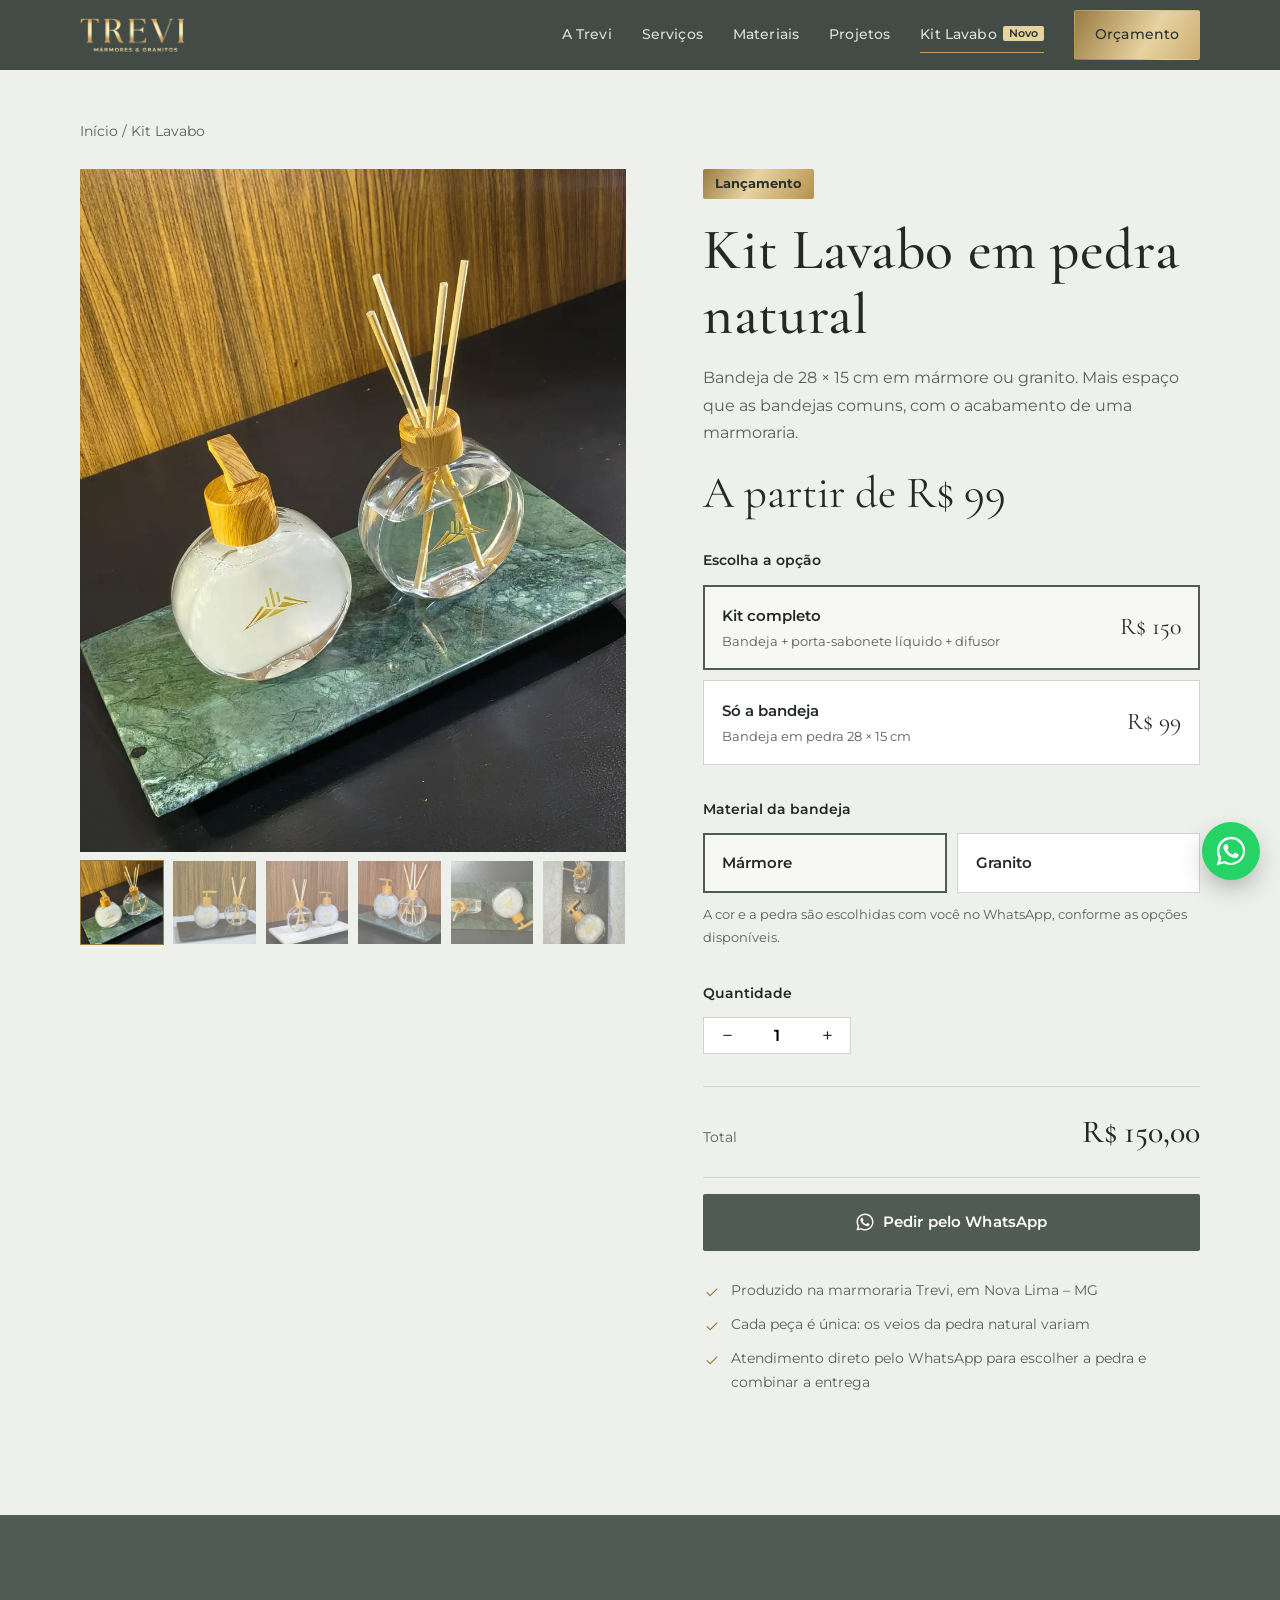
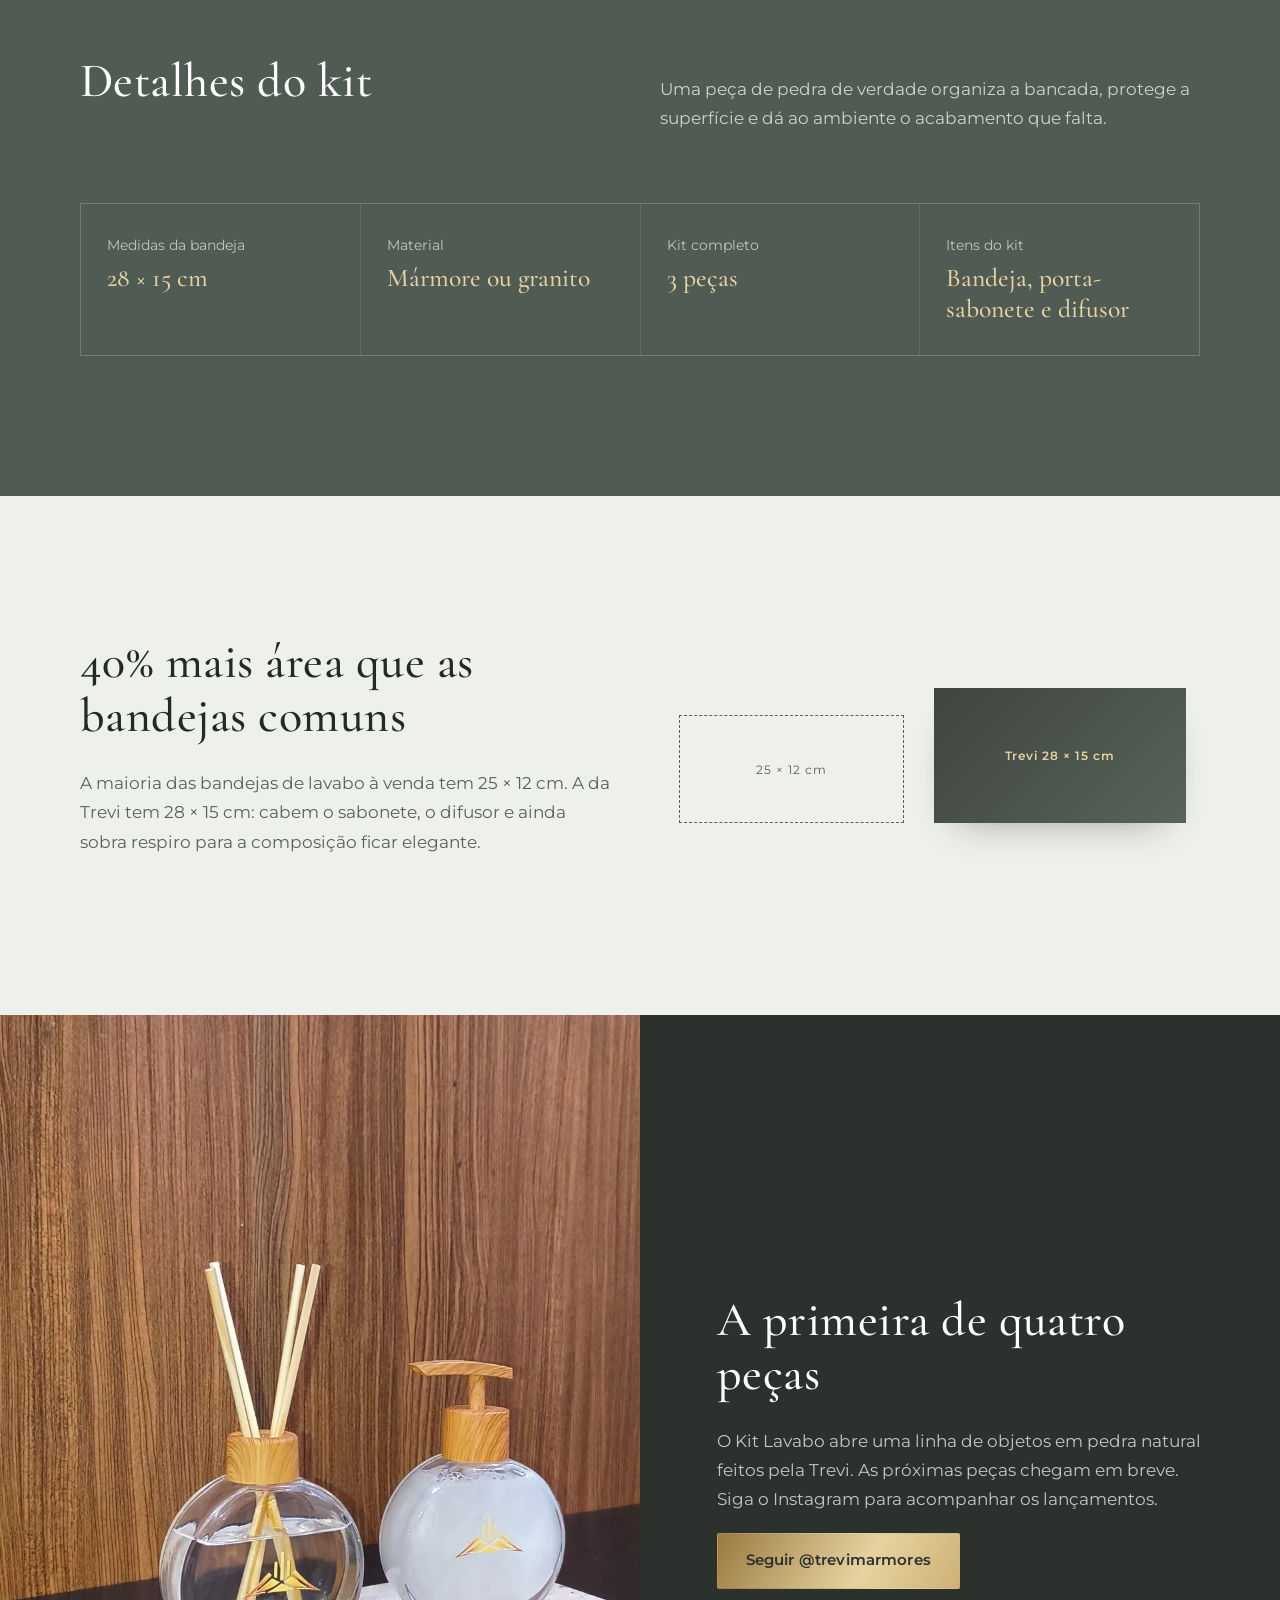
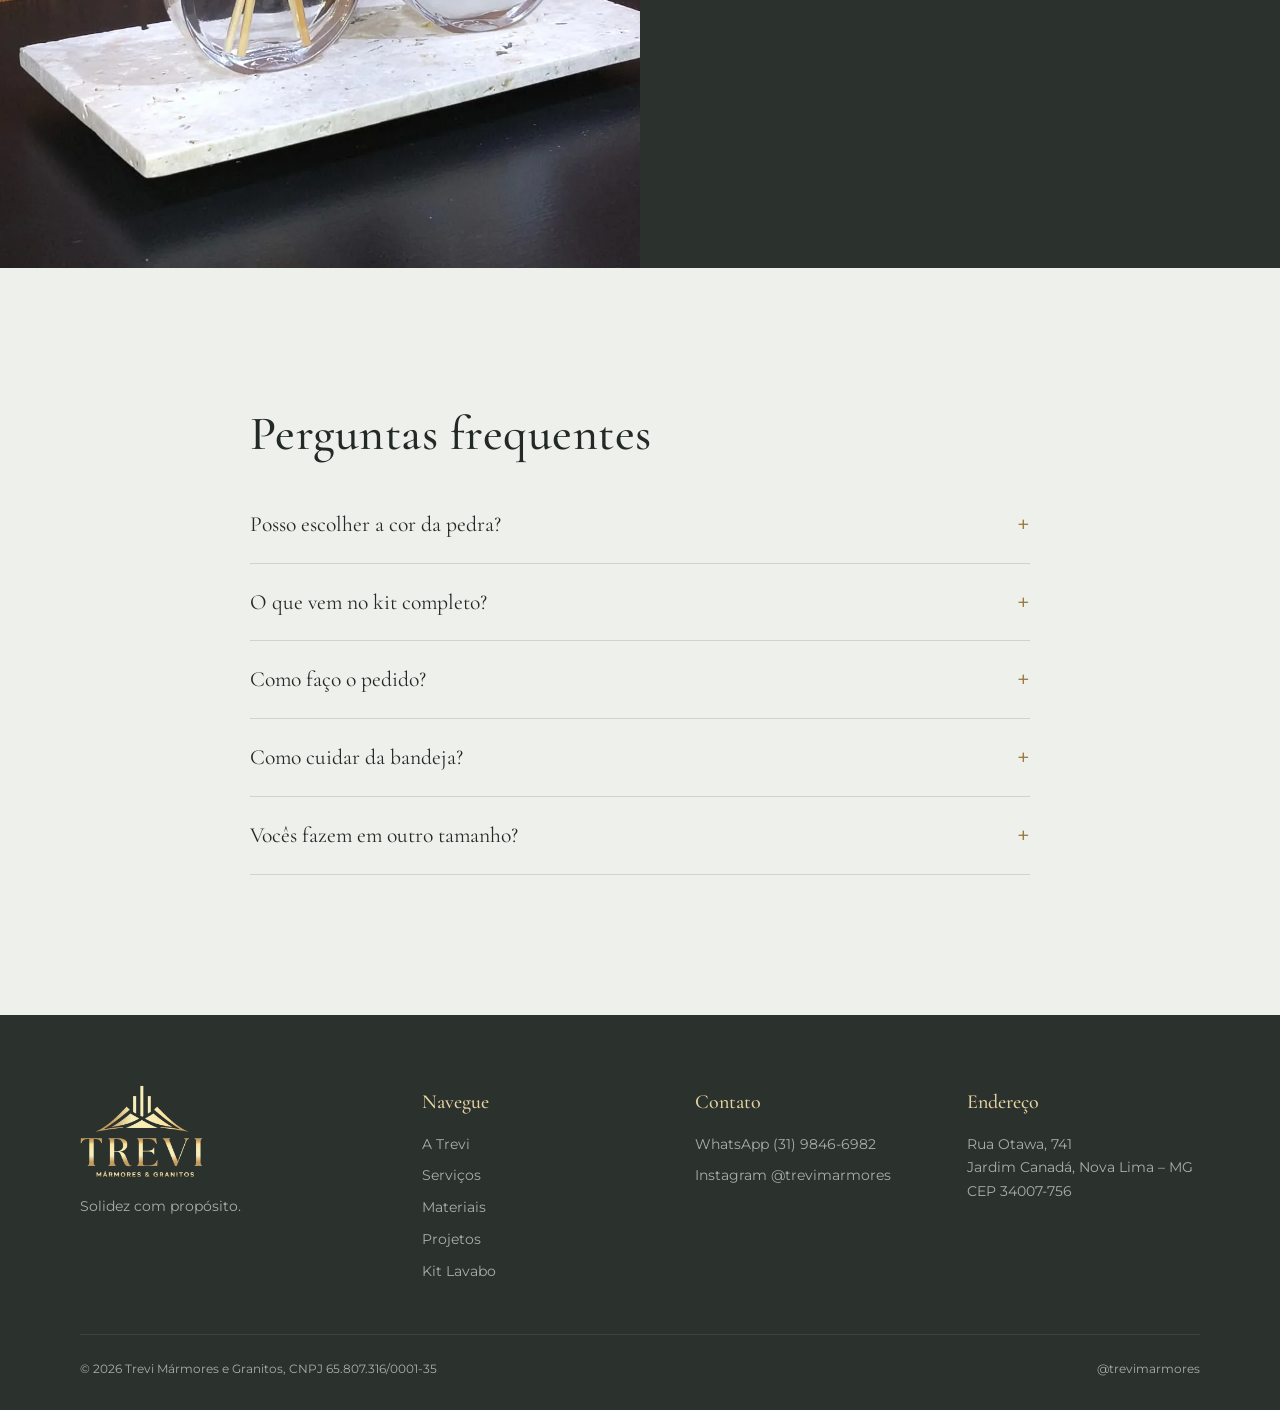
==== commit fc4f8221: "Refina visual com a paleta da marca e textos mais diretos Co-Authored-By: Claude Opus 5.5 <noreply@a" ====
--- a/kit-lavabo.html
+++ b/kit-lavabo.html
@@ -55,7 +55,7 @@
 <main>
   <section class="produto-topo">
     <div class="container">
-      <div class="migalhas"><a href="index.html">Início</a> / Linha Lavabo / Kit Lavabo</div>
+      <div class="migalhas"><a href="index.html">Início</a> / Kit Lavabo</div>
       <div class="produto">
 
         <div class="produto-galeria">
@@ -74,7 +74,6 @@
 
         <div class="produto-info">
           <span class="selo-novo">Lançamento</span>
-          <span class="eyebrow" style="display:flex">Linha Lavabo · Peça 01</span>
           <h1>Kit Lavabo em pedra natural</h1>
           <p class="sub">Bandeja de 28 × 15 cm em mármore ou granito. Mais espaço que as bandejas comuns, com o acabamento de uma marmoraria.</p>
           <p class="preco">A partir de R$ 99</p>
@@ -144,14 +143,13 @@
   <!-- Ficha técnica -->
   <section class="secao secao-escura on-dark">
     <div class="container">
-      <div class="cabeca revelar">
+      <div class="cabeca">
         <div>
-          <span class="eyebrow">Detalhes</span>
-          <h2>Pensado para o lavabo que recebe visitas.</h2>
+          <h2>Detalhes do kit</h2>
         </div>
         <p class="lead">Uma peça de pedra de verdade organiza a bancada, protege a superfície e dá ao ambiente o acabamento que falta.</p>
       </div>
-      <div class="ficha revelar">
+      <div class="ficha">
         <div><span>Medidas da bandeja</span><strong>28 × 15 cm</strong></div>
         <div><span>Material</span><strong>Mármore ou granito</strong></div>
         <div><span>Kit completo</span><strong>3 peças</strong></div>
@@ -163,12 +161,11 @@
   <!-- Comparativo de tamanho -->
   <section class="secao">
     <div class="container comparativo">
-      <div class="revelar">
-        <span class="eyebrow">Mais espaço</span>
-        <h2>40% mais área que as bandejas comuns.</h2>
+      <div>
+        <h2>40% mais área que as bandejas comuns</h2>
         <p class="lead">A maioria das bandejas de lavabo à venda tem 25 × 12 cm. A da Trevi tem 28 × 15 cm: cabem o sabonete, o difusor e ainda sobra respiro para a composição ficar elegante.</p>
       </div>
-      <div class="medidas revelar" aria-hidden="true">
+      <div class="medidas" aria-hidden="true">
         <div class="ret" style="width:min(225px,36vw);aspect-ratio:25/12">25 × 12 cm</div>
         <div class="ret trevi" style="width:min(252px,40vw);aspect-ratio:28/15">Trevi 28 × 15 cm</div>
       </div>
@@ -179,9 +176,8 @@
   <section class="secao-verde on-dark">
     <div class="destaque-kit">
       <div class="destaque-kit-img"><img src="assets/img/kit/kit-2.webp" alt="Kit Lavabo com bandeja em pedra clara" loading="lazy"></div>
-      <div class="destaque-kit-texto revelar">
-        <span class="eyebrow">Linha Lavabo</span>
-        <h2>A primeira de quatro peças.</h2>
+      <div class="destaque-kit-texto">
+        <h2>A primeira de quatro peças</h2>
         <p class="lead">O Kit Lavabo abre uma linha de objetos em pedra natural feitos pela Trevi. As próximas peças chegam em breve. Siga o Instagram para acompanhar os lançamentos.</p>
         <div class="hero-acoes">
           <a class="btn btn-ouro" href="https://www.instagram.com/trevimarmores/" target="_blank" rel="noopener">Seguir @trevimarmores</a>
@@ -193,7 +189,6 @@
   <!-- Dúvidas -->
   <section class="secao">
     <div class="container" style="max-width:860px">
-      <span class="eyebrow">Dúvidas</span>
       <h2>Perguntas frequentes</h2>
       <div class="faq">
         <details>
@@ -251,14 +246,14 @@
       </div>
     </div>
     <div class="rodape-base">
-      <span>© <span data-ano>2026</span> Trevi Mármores e Granitos · CNPJ 65.807.316/0001-35</span>
-      <span>Nova Lima · Minas Gerais</span>
+      <span>© <span data-ano>2026</span> Trevi Mármores e Granitos, CNPJ 65.807.316/0001-35</span>
+      <a href="https://www.instagram.com/trevimarmores/" target="_blank" rel="noopener">@trevimarmores</a>
     </div>
   </div>
 </footer>
 
 <div class="barra-compra">
-  <div><small style="display:block;font-size:.68rem;letter-spacing:.18em;text-transform:uppercase;opacity:.6">Total</small><strong data-total>R$ 150,00</strong></div>
+  <div><small style="display:block;font-size:.8rem;opacity:.7">Total</small><strong data-total>R$ 150,00</strong></div>
   <button class="btn btn-ouro" data-pedir>Pedir no WhatsApp</button>
 </div>
 
--- a/assets/css/style.css
+++ b/assets/css/style.css
@@ -2,17 +2,17 @@
 
 :root {
   --verde: #505b53;
-  --verde-escuro: #2f3631;
-  --grafite: #1f2421;
+  --verde-escuro: #3d4640;
+  --grafite: #2b322d;
   --ouro: #c2a061;
   --ouro-claro: #e6d3a1;
   --ouro-escuro: #9a7a40;
   --ouro-grad: linear-gradient(120deg, #9a7a40 0%, #e6d3a1 45%, #b8914d 100%);
-  --pedra: #f5f2ec;
-  --pedra-2: #ebe6dd;
-  --linha: #ddd6ca;
-  --texto: #262a27;
-  --texto-suave: #5f645f;
+  --pedra: #eef0ec;
+  --pedra-2: #e1e5df;
+  --linha: #cfd5cd;
+  --texto: #232a25;
+  --texto-suave: #58615a;
   --branco: #ffffff;
 
   --serif: "Cormorant Garamond", "Times New Roman", serif;
@@ -55,11 +55,9 @@
 p { margin: 0 0 1.1em; }
 
 .eyebrow {
-  display: inline-flex; align-items: center; gap: .8em;
-  font-size: .72rem; font-weight: 600; letter-spacing: .28em; text-transform: uppercase;
-  color: var(--ouro-escuro); margin-bottom: 1.2rem;
-}
-.eyebrow::before { content: ""; width: 32px; height: 1px; background: currentColor; }
+  display: block; font-family: var(--serif); font-style: italic; font-size: 1.15rem;
+  color: var(--ouro-escuro); margin-bottom: .6rem;
+}
 .on-dark .eyebrow { color: var(--ouro); }
 
 .lead { font-size: 1.08rem; color: var(--texto-suave); max-width: 58ch; }
@@ -73,18 +71,18 @@
 .btn {
   display: inline-flex; align-items: center; justify-content: center; gap: .6em;
   padding: 1em 1.9em; border: 1px solid transparent; border-radius: var(--raio);
-  font-size: .78rem; font-weight: 600; letter-spacing: .18em; text-transform: uppercase;
-  transition: background .25s, color .25s, border-color .25s, transform .25s;
+  font-size: .92rem; font-weight: 600; letter-spacing: .01em;
+  transition: background .25s, color .25s, border-color .25s;
   white-space: nowrap;
 }
 .btn svg { width: 18px; height: 18px; flex: none; }
 .btn-ouro { background: var(--ouro-grad); color: var(--grafite); background-size: 140% 100%; }
-.btn-ouro:hover { background-position: 100% 0; transform: translateY(-1px); }
+.btn-ouro:hover { background-position: 100% 0; }
 .btn-linha { border-color: currentColor; color: inherit; background: transparent; }
 .btn-linha:hover { background: var(--grafite); color: var(--branco); border-color: var(--grafite); }
 .on-dark .btn-linha:hover { background: var(--branco); color: var(--grafite); border-color: var(--branco); }
-.btn-escuro { background: var(--grafite); color: var(--branco); }
-.btn-escuro:hover { background: var(--verde); }
+.btn-escuro { background: var(--verde); color: var(--branco); }
+.btn-escuro:hover { background: var(--verde-escuro); }
 .btn-bloco { width: 100%; }
 
 /* Cabeçalho */
@@ -93,18 +91,18 @@
   transition: background .3s, box-shadow .3s, padding .3s;
   padding: 18px 0;
 }
-.topo.solido, .topo.sempre-solido { background: rgba(31, 36, 33, .96); box-shadow: 0 1px 0 rgba(255,255,255,.06); padding: 10px 0; backdrop-filter: blur(8px); }
+.topo.solido, .topo.sempre-solido { background: rgba(61, 70, 64, .97); box-shadow: 0 1px 0 rgba(255,255,255,.06); padding: 10px 0; backdrop-filter: blur(8px); }
 .topo .container { display: flex; align-items: center; justify-content: space-between; gap: 24px; }
 .marca img { height: 34px; width: auto; }
 .nav { display: flex; align-items: center; gap: 30px; }
 .nav a {
-  color: rgba(255,255,255,.82); font-size: .74rem; font-weight: 500; letter-spacing: .2em; text-transform: uppercase;
+  color: rgba(255,255,255,.82); font-size: .88rem; font-weight: 500; letter-spacing: .01em;
   position: relative; padding: 6px 0;
 }
 .nav a:not(.btn)::after { content: ""; position: absolute; left: 0; right: 100%; bottom: 0; height: 1px; background: var(--ouro); transition: right .3s; }
 .nav a:not(.btn):hover::after, .nav a.ativo::after { right: 0; }
 .nav a:hover { color: #fff; }
-.nav .selo { font-size: .58rem; letter-spacing: .14em; color: var(--grafite); background: var(--ouro-claro); padding: 2px 6px; margin-left: 6px; vertical-align: 2px; }
+.nav .selo { font-size: .66rem; font-weight: 600; color: var(--grafite); background: var(--ouro-claro); padding: 1px 6px; margin-left: 6px; vertical-align: 2px; border-radius: 2px; }
 .nav .btn { padding: .85em 1.4em; color: var(--grafite); }
 .menu-btn { display: none; background: none; border: 0; color: #fff; padding: 8px; }
 .menu-btn svg { width: 26px; height: 26px; }
@@ -131,8 +129,8 @@
 .hero-bg img { width: 100%; height: 100%; object-fit: cover; opacity: .55; transform: scale(1.04); animation: lento 18s ease-out forwards; }
 .hero::after {
   content: ""; position: absolute; inset: 0;
-  background: linear-gradient(180deg, rgba(31,36,33,.55) 0%, rgba(31,36,33,.15) 35%, rgba(31,36,33,.92) 100%),
-              linear-gradient(90deg, rgba(47,54,49,.85) 0%, rgba(47,54,49,0) 70%);
+  background: linear-gradient(180deg, rgba(43,50,45,.5) 0%, rgba(43,50,45,.1) 35%, rgba(43,50,45,.9) 100%),
+              linear-gradient(90deg, rgba(61,70,64,.88) 0%, rgba(61,70,64,0) 70%);
 }
 .hero .container { position: relative; z-index: 1; }
 .hero h1 { max-width: 13ch; }
@@ -155,16 +153,17 @@
 /* Faixa de lançamento */
 .aviso {
   background: var(--ouro-grad); color: var(--grafite);
-  font-size: .76rem; font-weight: 600; letter-spacing: .16em; text-transform: uppercase;
-}
+  font-size: .95rem; font-weight: 500;
+}
+.aviso strong { font-weight: 700; }
 .aviso a { display: flex; align-items: center; justify-content: center; gap: 14px; padding: 14px var(--gutter); text-align: center; flex-wrap: wrap; }
 .aviso span.seta { transition: transform .25s; }
 .aviso a:hover span.seta { transform: translateX(4px); }
 
 /* Seções */
 .secao { padding: clamp(80px, 12vw, 140px) 0; }
-.secao-escura { background: var(--grafite); color: #fff; }
-.secao-verde { background: var(--verde-escuro); color: #fff; }
+.secao-escura { background: var(--verde); color: #fff; }
+.secao-verde { background: var(--grafite); color: #fff; }
 .secao-clara { background: var(--branco); }
 .cabeca { display: grid; grid-template-columns: 1fr 1fr; gap: 40px; align-items: end; margin-bottom: clamp(40px, 6vw, 70px); }
 .cabeca p { margin: 0; }
@@ -185,27 +184,25 @@
 
 /* Serviços */
 .servicos { display: grid; grid-template-columns: repeat(4, 1fr); gap: 1px; background: rgba(255,255,255,.1); border: 1px solid rgba(255,255,255,.1); }
-.servico { background: var(--grafite); display: flex; flex-direction: column; }
+.servico { background: var(--verde); display: flex; flex-direction: column; }
 .servico-img { aspect-ratio: 4/5; overflow: hidden; }
 .servico-img img { width: 100%; height: 100%; object-fit: cover; transition: transform .8s; filter: saturate(.9); }
-.servico:hover .servico-img img { transform: scale(1.05); }
 .servico-corpo { padding: 26px 24px 30px; display: flex; flex-direction: column; flex: 1; }
-.servico-corpo p { color: rgba(255,255,255,.62); font-size: .92rem; flex: 1; }
-.link-ouro { color: var(--ouro); font-size: .72rem; font-weight: 600; letter-spacing: .2em; text-transform: uppercase; display: inline-flex; gap: 8px; align-items: center; }
+.servico-corpo p { color: rgba(255,255,255,.72); font-size: .92rem; flex: 1; }
+.link-ouro { color: var(--ouro-claro); font-size: .9rem; font-weight: 600; text-decoration: underline; text-underline-offset: 4px; text-decoration-thickness: 1px; display: inline-flex; gap: 8px; align-items: center; }
 .link-ouro:hover { color: var(--ouro-claro); }
 @media (max-width: 1024px) { .servicos { grid-template-columns: repeat(2, 1fr); } }
 @media (max-width: 560px) { .servicos { grid-template-columns: 1fr; } .servico-img { aspect-ratio: 16/11; } }
 
 /* Materiais */
 .materiais { display: grid; grid-template-columns: repeat(3, 1fr); gap: 22px; }
-.material { background: var(--branco); border: 1px solid var(--linha); display: flex; flex-direction: column; transition: box-shadow .3s, transform .3s; }
-.material:hover { box-shadow: var(--sombra); transform: translateY(-3px); }
+.material { background: var(--branco); display: flex; flex-direction: column; }
 .material-img { aspect-ratio: 16/10; overflow: hidden; }
 .material-img img { width: 100%; height: 100%; object-fit: cover; }
 .material-corpo { padding: 24px 24px 26px; display: flex; flex-direction: column; flex: 1; }
 .material-corpo p { color: var(--texto-suave); font-size: .93rem; flex: 1; }
 .material .link-ouro { color: var(--ouro-escuro); }
-.material .tag { font-size: .66rem; letter-spacing: .2em; text-transform: uppercase; color: var(--texto-suave); margin-bottom: .4rem; }
+.material .tag { font-size: .82rem; color: var(--texto-suave); margin-bottom: .2rem; }
 @media (max-width: 900px) { .materiais { grid-template-columns: repeat(2, 1fr); } }
 @media (max-width: 560px) { .materiais { grid-template-columns: 1fr; } }
 
@@ -215,16 +212,16 @@
 .destaque-kit-img img { width: 100%; height: 100%; object-fit: cover; }
 .destaque-kit-texto { padding: clamp(50px, 7vw, 100px) clamp(24px, 6vw, 90px); display: flex; flex-direction: column; justify-content: center; }
 .preco-linha { display: flex; gap: 34px; margin: 1.2rem 0 2rem; flex-wrap: wrap; }
-.preco-linha div { font-size: .72rem; letter-spacing: .18em; text-transform: uppercase; color: rgba(255,255,255,.6); }
+.preco-linha div { font-size: .88rem; color: rgba(255,255,255,.65); }
 .preco-linha strong { display: block; font-family: var(--serif); font-weight: 500; font-size: 2.4rem; letter-spacing: 0; text-transform: none; line-height: 1.1; }
-.selo-novo { display: inline-block; align-self: flex-start; background: var(--ouro-grad); color: var(--grafite); font-size: .66rem; font-weight: 700; letter-spacing: .22em; text-transform: uppercase; padding: 6px 12px; margin-bottom: 1.4rem; }
+.selo-novo { display: inline-block; align-self: flex-start; background: var(--ouro-grad); color: var(--grafite); font-size: .8rem; font-weight: 700; padding: 4px 12px; margin-bottom: 1.2rem; border-radius: 2px; }
 @media (max-width: 860px) { .destaque-kit { grid-template-columns: 1fr; } .destaque-kit-img { aspect-ratio: 4/3; } }
 
 /* Projetos */
 .filtros { display: flex; flex-wrap: wrap; gap: 8px; margin-bottom: 30px; }
-.filtro { background: transparent; border: 1px solid var(--linha); padding: .6em 1.2em; font-size: .72rem; letter-spacing: .16em; text-transform: uppercase; color: var(--texto-suave); border-radius: 999px; transition: all .2s; }
+.filtro { background: transparent; border: 1px solid var(--linha); padding: .5em 1.1em; font-size: .88rem; color: var(--texto-suave); border-radius: 999px; transition: all .2s; }
 .filtro:hover { border-color: var(--texto); color: var(--texto); }
-.filtro.ativo { background: var(--grafite); border-color: var(--grafite); color: #fff; }
+.filtro.ativo { background: var(--verde); border-color: var(--verde); color: #fff; }
 .galeria { display: grid; grid-template-columns: repeat(4, 1fr); grid-auto-flow: dense; gap: 12px; }
 .galeria figure { margin: 0; aspect-ratio: 4/5; position: relative; overflow: hidden; cursor: zoom-in; background: var(--pedra-2); }
 .galeria figure.largo { grid-column: span 2; aspect-ratio: auto; }
@@ -235,7 +232,7 @@
 .galeria figcaption {
   position: absolute; left: 0; right: 0; bottom: 0; padding: 40px 18px 14px;
   background: linear-gradient(0deg, rgba(20,24,21,.8), transparent);
-  color: #fff; font-size: .74rem; letter-spacing: .16em; text-transform: uppercase;
+  color: #fff; font-family: var(--serif); font-size: 1.1rem;
   opacity: 0; transform: translateY(6px); transition: all .3s;
 }
 .galeria figure:hover figcaption { opacity: 1; transform: none; }
@@ -270,7 +267,7 @@
 .form { background: var(--pedra); color: var(--texto); padding: clamp(26px, 4vw, 46px); display: grid; grid-template-columns: 1fr 1fr; gap: 18px; }
 .campo { display: flex; flex-direction: column; gap: 6px; }
 .campo.inteiro { grid-column: 1 / -1; }
-.campo label { font-size: .68rem; font-weight: 600; letter-spacing: .18em; text-transform: uppercase; color: var(--texto-suave); }
+.campo label { font-size: .85rem; font-weight: 600; color: var(--texto); }
 .campo input, .campo select, .campo textarea {
   font: inherit; font-size: .95rem; color: var(--texto); background: var(--branco);
   border: 1px solid var(--linha); border-radius: var(--raio); padding: .85em 1em; width: 100%;
@@ -285,10 +282,10 @@
 @media (max-width: 520px) { .form { grid-template-columns: 1fr; } }
 
 /* Rodapé */
-.rodape { background: #171a18; color: rgba(255,255,255,.6); font-size: .88rem; padding: 70px 0 30px; }
+.rodape { background: var(--grafite); color: rgba(255,255,255,.6); font-size: .88rem; padding: 70px 0 30px; }
 .rodape-grade { display: grid; grid-template-columns: 1.3fr 1fr 1fr 1fr; gap: 40px; margin-bottom: 50px; }
 .rodape img { height: 92px; width: auto; margin-bottom: 18px; }
-.rodape h4 { font-family: var(--sans); font-size: .7rem; letter-spacing: .22em; text-transform: uppercase; color: var(--ouro); margin: 0 0 16px; font-weight: 600; }
+.rodape h4 { font-family: var(--serif); font-size: 1.25rem; color: var(--ouro-claro); margin: 0 0 14px; font-weight: 500; }
 .rodape ul { list-style: none; padding: 0; margin: 0; display: grid; gap: 8px; }
 .rodape a:hover { color: #fff; }
 .rodape-base { border-top: 1px solid rgba(255,255,255,.08); padding-top: 24px; display: flex; justify-content: space-between; gap: 20px; flex-wrap: wrap; font-size: .76rem; }
@@ -306,17 +303,14 @@
 .wa-flutuante svg { width: 30px; height: 30px; }
 
 /* Revelar ao rolar */
-.revelar { opacity: 0; transform: translateY(24px); transition: opacity .9s ease, transform .9s ease; }
-.revelar.visivel { opacity: 1; transform: none; }
 @media (prefers-reduced-motion: reduce) {
-  .revelar { opacity: 1; transform: none; transition: none; }
   .hero-bg img { animation: none; }
   html { scroll-behavior: auto; }
 }
 
 /* ---------- Página do produto ---------- */
 .produto-topo { padding: 120px 0 0; background: var(--pedra); }
-.migalhas { font-size: .72rem; letter-spacing: .16em; text-transform: uppercase; color: var(--texto-suave); margin-bottom: 26px; }
+.migalhas { font-size: .85rem; color: var(--texto-suave); margin-bottom: 26px; }
 .migalhas a:hover { color: var(--texto); }
 .produto { display: grid; grid-template-columns: 1.1fr 1fr; gap: clamp(30px, 6vw, 80px); align-items: start; padding-bottom: clamp(70px, 10vw, 120px); }
 .produto-galeria { position: sticky; top: 90px; }
@@ -332,7 +326,7 @@
 .preco { font-family: var(--serif); font-size: 2.8rem; line-height: 1; margin: 0 0 .3rem; }
 .preco small { font-family: var(--sans); font-size: .8rem; color: var(--texto-suave); letter-spacing: .04em; }
 .grupo { border: 0; padding: 0; margin: 2rem 0 0; }
-.grupo legend { font-size: .7rem; font-weight: 600; letter-spacing: .2em; text-transform: uppercase; color: var(--texto-suave); margin-bottom: 12px; padding: 0; }
+.grupo legend { font-size: .9rem; font-weight: 600; color: var(--texto); margin-bottom: 12px; padding: 0; }
 .opcoes { display: grid; gap: 10px; }
 .opcoes.duas { grid-template-columns: 1fr 1fr; }
 .opcao { position: relative; }
@@ -343,7 +337,7 @@
   transition: border-color .2s, box-shadow .2s;
 }
 .opcao label:hover { border-color: var(--texto-suave); }
-.opcao input:checked + label { border-color: var(--grafite); box-shadow: inset 0 0 0 1px var(--grafite); }
+.opcao input:checked + label { border-color: var(--verde); box-shadow: inset 0 0 0 1px var(--verde); background: #f7f8f6; }
 .opcao input:focus-visible + label { box-shadow: 0 0 0 3px rgba(194,160,97,.35); }
 .opcao .nome { font-weight: 600; font-size: .95rem; }
 .opcao .desc { display: block; font-size: .8rem; color: var(--texto-suave); font-weight: 400; margin-top: 2px; }
@@ -353,15 +347,15 @@
 .qtd input { width: 54px; text-align: center; border: 0; font: inherit; font-weight: 600; background: transparent; -moz-appearance: textfield; }
 .qtd input::-webkit-outer-spin-button, .qtd input::-webkit-inner-spin-button { -webkit-appearance: none; margin: 0; }
 .resumo { margin: 2rem 0 1rem; padding: 18px 0; border-top: 1px solid var(--linha); border-bottom: 1px solid var(--linha); display: flex; justify-content: space-between; align-items: baseline; }
-.resumo span { font-size: .72rem; letter-spacing: .2em; text-transform: uppercase; color: var(--texto-suave); }
+.resumo span { font-size: .9rem; color: var(--texto-suave); }
 .resumo strong { font-family: var(--serif); font-size: 2rem; font-weight: 500; }
 .garantias { list-style: none; padding: 0; margin: 1.8rem 0 0; display: grid; gap: 10px; font-size: .88rem; color: var(--texto-suave); }
 .garantias li { display: flex; gap: 10px; align-items: flex-start; }
 .garantias svg { width: 18px; height: 18px; color: var(--ouro-escuro); flex: none; margin-top: 4px; }
 
 .ficha { display: grid; grid-template-columns: repeat(4, 1fr); gap: 1px; background: rgba(255,255,255,.1); border: 1px solid rgba(255,255,255,.1); }
-.ficha div { background: var(--grafite); padding: 30px 26px; }
-.ficha span { display: block; font-size: .68rem; letter-spacing: .2em; text-transform: uppercase; color: rgba(255,255,255,.55); margin-bottom: 8px; }
+.ficha div { background: var(--verde); padding: 30px 26px; }
+.ficha span { display: block; font-size: .85rem; color: rgba(255,255,255,.65); margin-bottom: 6px; }
 .ficha strong { font-family: var(--serif); font-weight: 500; font-size: 1.6rem; color: var(--ouro-claro); line-height: 1.2; }
 @media (max-width: 860px) { .ficha { grid-template-columns: 1fr 1fr; } }
 
@@ -379,7 +373,7 @@
 .faq details p { margin: 12px 0 0; color: var(--texto-suave); max-width: 70ch; }
 
 .barra-compra {
-  position: fixed; left: 0; right: 0; bottom: 0; z-index: 55; background: var(--grafite); color: #fff;
+  position: fixed; left: 0; right: 0; bottom: 0; z-index: 55; background: var(--verde-escuro); color: #fff;
   padding: 12px var(--gutter); display: none; align-items: center; justify-content: space-between; gap: 14px;
   transform: translateY(100%); transition: transform .3s;
 }
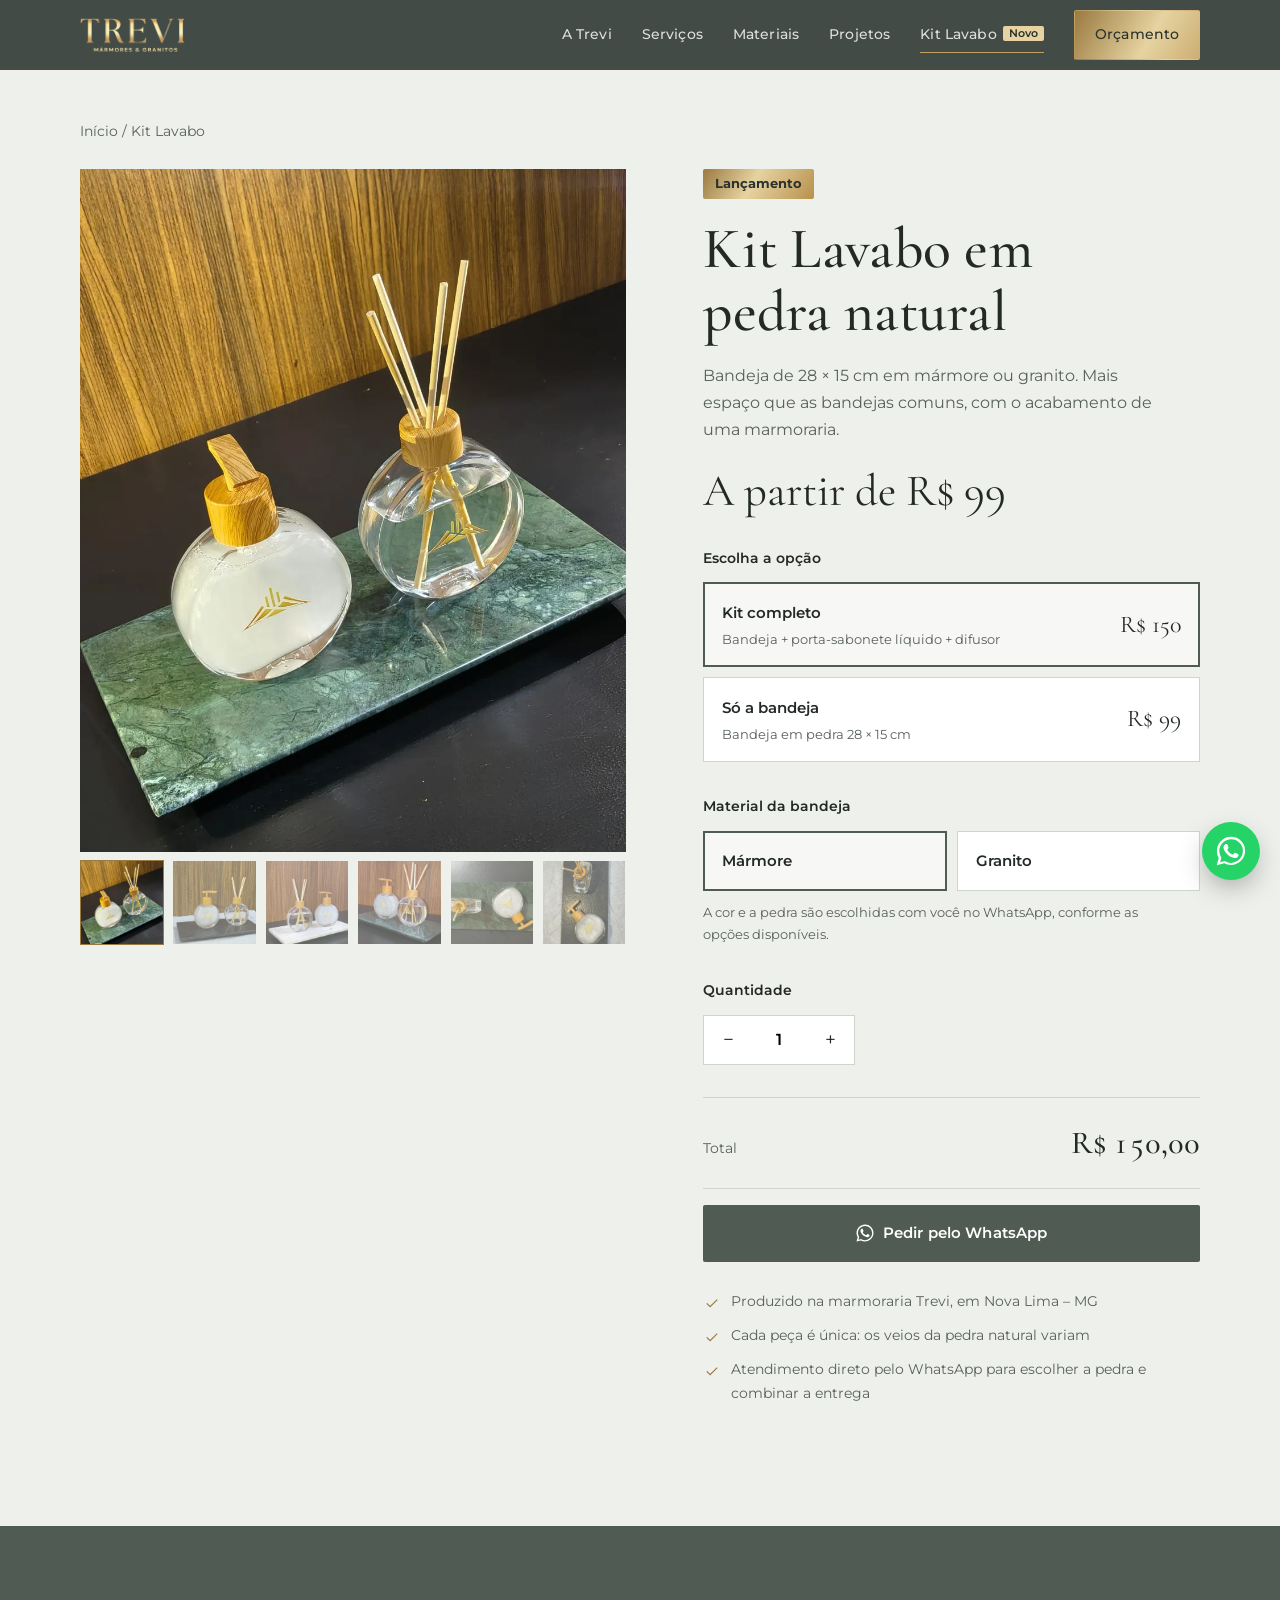
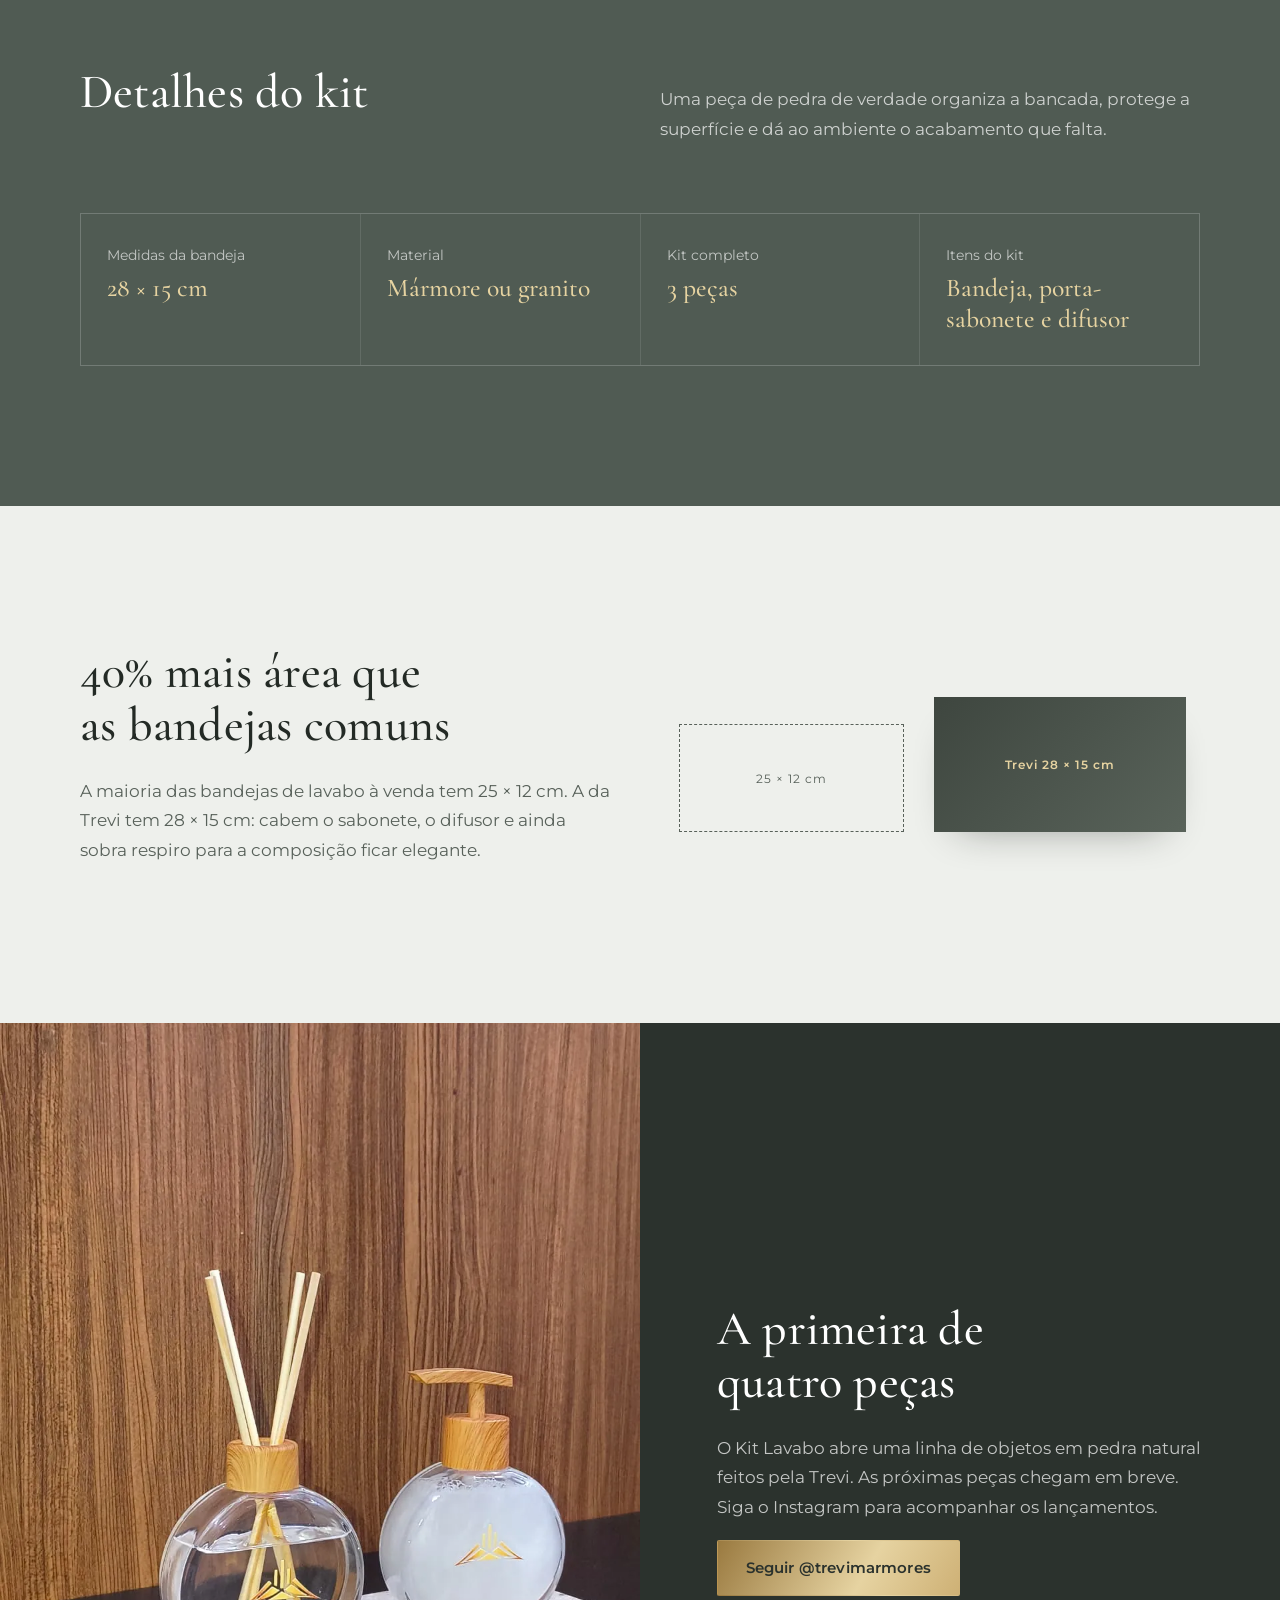
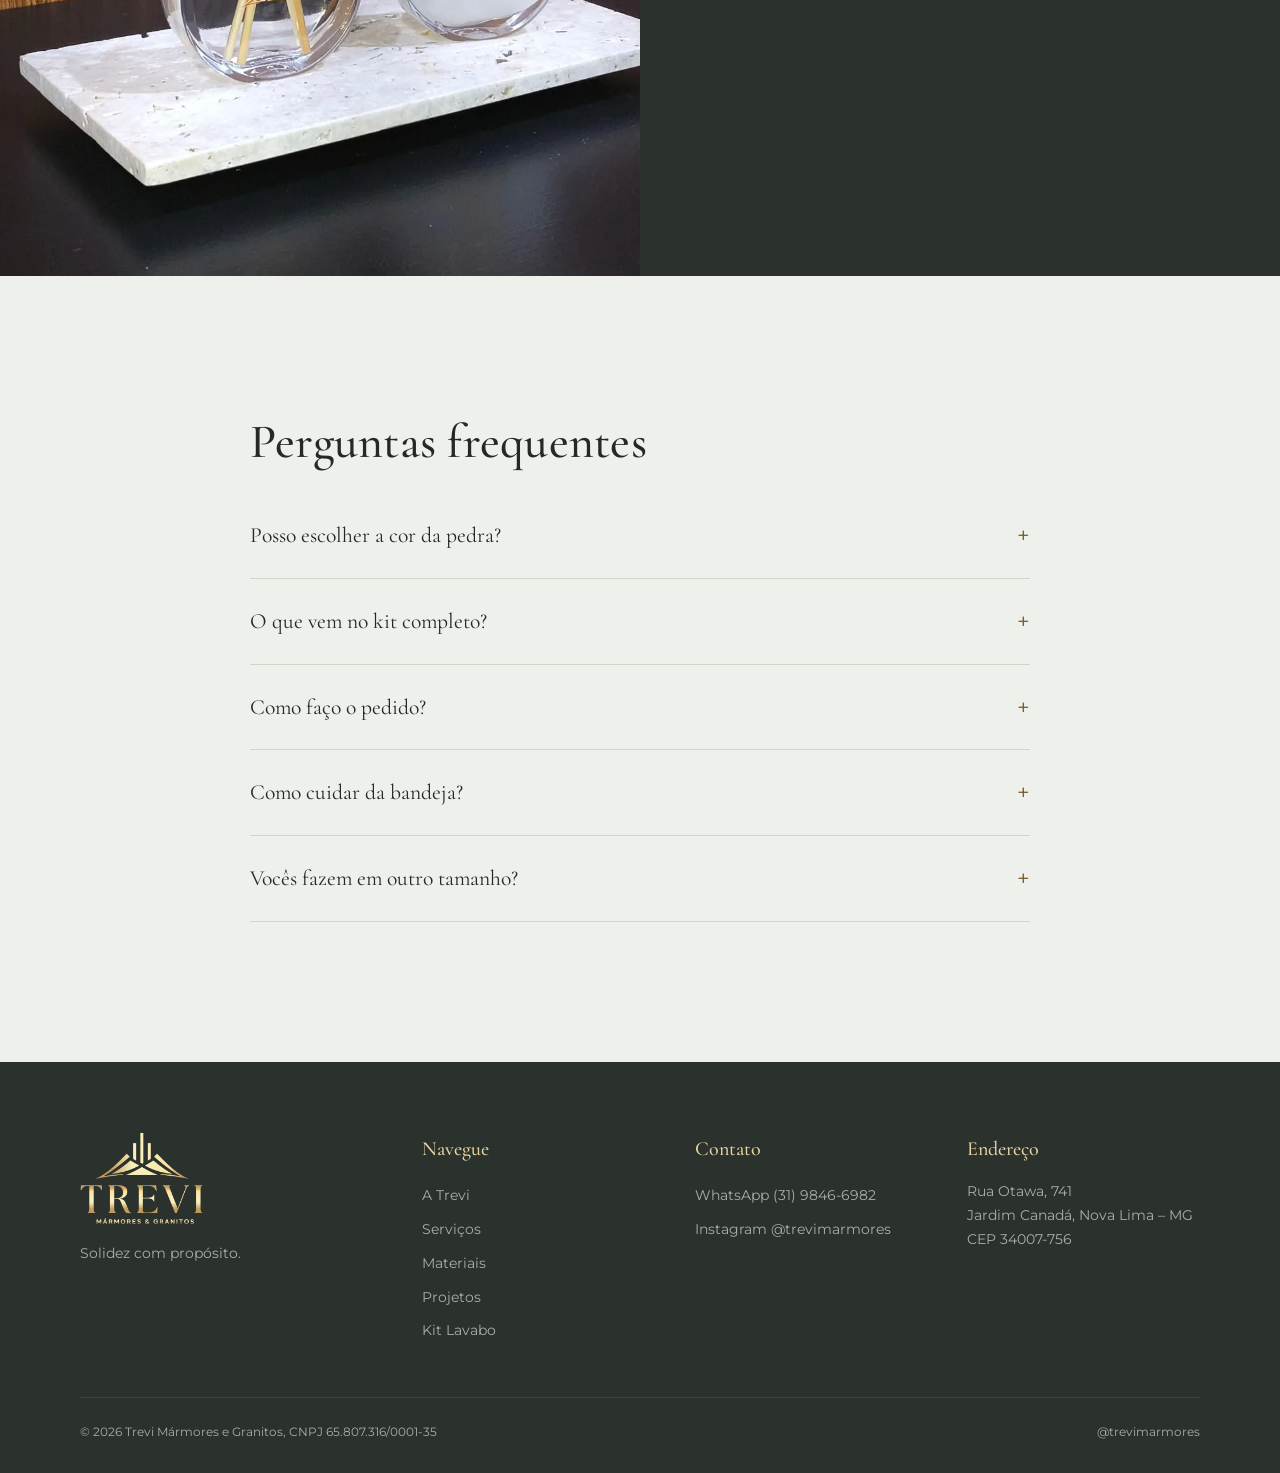
==== commit ff1f5ab4: "Refina acessibilidade, tipografia e microinterações do site - Foco visível por teclado, link "Pular " ====
--- a/kit-lavabo.html
+++ b/kit-lavabo.html
@@ -16,7 +16,7 @@
   <link rel="preconnect" href="https://fonts.googleapis.com">
   <link rel="preconnect" href="https://fonts.gstatic.com" crossorigin>
   <link href="https://fonts.googleapis.com/css2?family=Cormorant+Garamond:ital,wght@0,500;0,600;1,500&family=Montserrat:wght@400;500;600;700&display=swap" rel="stylesheet">
-  <link rel="stylesheet" href="assets/css/style.css">
+  <link rel="stylesheet" href="assets/css/style.css?v=2">
   <script type="application/ld+json">
   {
     "@context": "https://schema.org",
@@ -35,13 +35,15 @@
 </head>
 <body class="pagina-produto">
 
+<a class="pular" href="#conteudo">Pular para o conteúdo</a>
+
 <header class="topo sempre-solido">
   <div class="container">
     <a href="index.html" class="marca" aria-label="Trevi Mármores & Granitos, início"><img src="assets/img/logo-nome.png" alt="Trevi Mármores & Granitos" width="864" height="280"></a>
-    <button class="menu-btn" aria-label="Abrir menu" aria-expanded="false">
-      <svg viewBox="0 0 24 24" fill="none" stroke="currentColor" stroke-width="1.5"><path d="M3 7h18M3 12h18M3 17h18"/></svg>
+    <button class="menu-btn" aria-label="Abrir menu" aria-expanded="false" aria-controls="menu-principal">
+      <svg aria-hidden="true" focusable="false" viewBox="0 0 24 24" fill="none" stroke="currentColor" stroke-width="1.5"><path class="l1" d="M3 7h18"/><path class="l2" d="M3 12h18"/><path class="l3" d="M3 17h18"/></svg>
     </button>
-    <nav class="nav" aria-label="Principal">
+    <nav class="nav" id="menu-principal" aria-label="Principal">
       <a href="index.html#sobre">A Trevi</a>
       <a href="index.html#servicos">Serviços</a>
       <a href="index.html#materiais">Materiais</a>
@@ -52,7 +54,7 @@
   </div>
 </header>
 
-<main>
+<main id="conteudo">
   <section class="produto-topo">
     <div class="container">
       <div class="migalhas"><a href="index.html">Início</a> / Kit Lavabo</div>
@@ -63,12 +65,12 @@
             <img src="assets/img/kit/kit-6.webp" alt="Kit Lavabo com bandeja em mármore verde" fetchpriority="high">
           </div>
           <div class="miniaturas">
-            <button class="ativo" data-src="assets/img/kit/kit-6.webp" aria-label="Foto 1"><img src="assets/img/kit/kit-6.webp" alt="Kit Lavabo com bandeja em mármore verde"></button>
-            <button data-src="assets/img/kit/kit-1.webp" aria-label="Foto 2"><img src="assets/img/kit/kit-1.webp" alt="Kit Lavabo com bandeja em granito preto" loading="lazy"></button>
-            <button data-src="assets/img/kit/kit-2.webp" aria-label="Foto 3"><img src="assets/img/kit/kit-2.webp" alt="Kit Lavabo com bandeja em pedra clara" loading="lazy"></button>
-            <button data-src="assets/img/kit/kit-5.webp" aria-label="Foto 4"><img src="assets/img/kit/kit-5.webp" alt="Kit Lavabo em mármore verde, vista frontal" loading="lazy"></button>
-            <button data-src="assets/img/kit/kit-3.webp" aria-label="Foto 5"><img src="assets/img/kit/kit-3.webp" alt="Kit Lavabo visto de cima, bandeja verde" loading="lazy"></button>
-            <button data-src="assets/img/kit/kit-4.webp" aria-label="Foto 6"><img src="assets/img/kit/kit-4.webp" alt="Kit Lavabo visto de cima, bandeja preta texturizada" loading="lazy"></button>
+            <button type="button" class="ativo" aria-pressed="true" data-src="assets/img/kit/kit-6.webp" aria-label="Foto 1"><img src="assets/img/kit/kit-6.webp" alt="Kit Lavabo com bandeja em mármore verde"></button>
+            <button type="button" aria-pressed="false" data-src="assets/img/kit/kit-1.webp" aria-label="Foto 2"><img src="assets/img/kit/kit-1.webp" alt="Kit Lavabo com bandeja em granito preto" loading="lazy"></button>
+            <button type="button" aria-pressed="false" data-src="assets/img/kit/kit-2.webp" aria-label="Foto 3"><img src="assets/img/kit/kit-2.webp" alt="Kit Lavabo com bandeja em pedra clara" loading="lazy"></button>
+            <button type="button" aria-pressed="false" data-src="assets/img/kit/kit-5.webp" aria-label="Foto 4"><img src="assets/img/kit/kit-5.webp" alt="Kit Lavabo em mármore verde, vista frontal" loading="lazy"></button>
+            <button type="button" aria-pressed="false" data-src="assets/img/kit/kit-3.webp" aria-label="Foto 5"><img src="assets/img/kit/kit-3.webp" alt="Kit Lavabo visto de cima, bandeja verde" loading="lazy"></button>
+            <button type="button" aria-pressed="false" data-src="assets/img/kit/kit-4.webp" aria-label="Foto 6"><img src="assets/img/kit/kit-4.webp" alt="Kit Lavabo visto de cima, bandeja preta texturizada" loading="lazy"></button>
           </div>
         </div>
 
@@ -111,7 +113,7 @@
                   <label for="mat-granito"><span class="nome">Granito</span></label>
                 </div>
               </div>
-              <p class="sub" style="font-size:.84rem;margin:10px 0 0">A cor e a pedra são escolhidas com você no WhatsApp, conforme as opções disponíveis.</p>
+              <p class="nota-pedra">A cor e a pedra são escolhidas com você no WhatsApp, conforme as opções disponíveis.</p>
             </fieldset>
 
             <fieldset class="grupo">
@@ -123,17 +125,17 @@
               </div>
             </fieldset>
 
-            <div class="resumo"><span>Total</span><strong data-total>R$ 150,00</strong></div>
+            <div class="resumo"><span>Total</span><strong data-total aria-live="polite">R$ 150,00</strong></div>
             <button type="submit" class="btn btn-escuro btn-bloco">
-              <svg viewBox="0 0 24 24" fill="currentColor"><path d="M17.47 14.38c-.3-.15-1.76-.87-2.03-.97-.27-.1-.47-.15-.67.15-.2.3-.77.97-.94 1.17-.17.2-.35.22-.65.07-.3-.15-1.26-.46-2.4-1.48-.89-.79-1.49-1.77-1.66-2.07-.17-.3-.02-.46.13-.61.13-.13.3-.35.45-.52.15-.17.2-.3.3-.5.1-.2.05-.37-.02-.52-.08-.15-.67-1.62-.92-2.22-.24-.58-.49-.5-.67-.51h-.57c-.2 0-.52.07-.8.37-.27.3-1.04 1.02-1.04 2.48s1.07 2.88 1.21 3.08c.15.2 2.1 3.2 5.08 4.49.71.31 1.26.49 1.69.63.71.23 1.36.2 1.87.12.57-.09 1.76-.72 2.01-1.41.25-.69.25-1.29.17-1.41-.07-.12-.27-.2-.57-.35M12.05 21.5h-.01a9.4 9.4 0 0 1-4.79-1.31l-.34-.2-3.56.93.95-3.47-.22-.36a9.4 9.4 0 0 1-1.44-5.02c0-5.2 4.24-9.43 9.44-9.43a9.38 9.38 0 0 1 9.43 9.44c0 5.2-4.24 9.43-9.44 9.43M20.08 3.9A11.27 11.27 0 0 0 12.05.6C5.8.6.7 5.69.7 11.95c0 2 .52 3.95 1.52 5.67L.6 23.4l5.93-1.55a11.3 11.3 0 0 0 5.42 1.38h.01c6.25 0 11.35-5.09 11.35-11.35 0-3.03-1.18-5.88-3.33-8.02"/></svg>
+              <svg aria-hidden="true" focusable="false" viewBox="0 0 24 24" fill="currentColor"><path d="M17.47 14.38c-.3-.15-1.76-.87-2.03-.97-.27-.1-.47-.15-.67.15-.2.3-.77.97-.94 1.17-.17.2-.35.22-.65.07-.3-.15-1.26-.46-2.4-1.48-.89-.79-1.49-1.77-1.66-2.07-.17-.3-.02-.46.13-.61.13-.13.3-.35.45-.52.15-.17.2-.3.3-.5.1-.2.05-.37-.02-.52-.08-.15-.67-1.62-.92-2.22-.24-.58-.49-.5-.67-.51h-.57c-.2 0-.52.07-.8.37-.27.3-1.04 1.02-1.04 2.48s1.07 2.88 1.21 3.08c.15.2 2.1 3.2 5.08 4.49.71.31 1.26.49 1.69.63.71.23 1.36.2 1.87.12.57-.09 1.76-.72 2.01-1.41.25-.69.25-1.29.17-1.41-.07-.12-.27-.2-.57-.35M12.05 21.5h-.01a9.4 9.4 0 0 1-4.79-1.31l-.34-.2-3.56.93.95-3.47-.22-.36a9.4 9.4 0 0 1-1.44-5.02c0-5.2 4.24-9.43 9.44-9.43a9.38 9.38 0 0 1 9.43 9.44c0 5.2-4.24 9.43-9.44 9.43M20.08 3.9A11.27 11.27 0 0 0 12.05.6C5.8.6.7 5.69.7 11.95c0 2 .52 3.95 1.52 5.67L.6 23.4l5.93-1.55a11.3 11.3 0 0 0 5.42 1.38h.01c6.25 0 11.35-5.09 11.35-11.35 0-3.03-1.18-5.88-3.33-8.02"/></svg>
               Pedir pelo WhatsApp
             </button>
           </form>
 
           <ul class="garantias">
-            <li><svg viewBox="0 0 24 24" fill="none" stroke="currentColor" stroke-width="1.6"><path d="M5 12.5l4.5 4.5L19 7.5"/></svg>Produzido na marmoraria Trevi, em Nova Lima – MG</li>
-            <li><svg viewBox="0 0 24 24" fill="none" stroke="currentColor" stroke-width="1.6"><path d="M5 12.5l4.5 4.5L19 7.5"/></svg>Cada peça é única: os veios da pedra natural variam</li>
-            <li><svg viewBox="0 0 24 24" fill="none" stroke="currentColor" stroke-width="1.6"><path d="M5 12.5l4.5 4.5L19 7.5"/></svg>Atendimento direto pelo WhatsApp para escolher a pedra e combinar a entrega</li>
+            <li><svg aria-hidden="true" focusable="false" viewBox="0 0 24 24" fill="none" stroke="currentColor" stroke-width="1.6"><path d="M5 12.5l4.5 4.5L19 7.5"/></svg>Produzido na marmoraria Trevi, em Nova Lima – MG</li>
+            <li><svg aria-hidden="true" focusable="false" viewBox="0 0 24 24" fill="none" stroke="currentColor" stroke-width="1.6"><path d="M5 12.5l4.5 4.5L19 7.5"/></svg>Cada peça é única: os veios da pedra natural variam</li>
+            <li><svg aria-hidden="true" focusable="false" viewBox="0 0 24 24" fill="none" stroke="currentColor" stroke-width="1.6"><path d="M5 12.5l4.5 4.5L19 7.5"/></svg>Atendimento direto pelo WhatsApp para escolher a pedra e combinar a entrega</li>
           </ul>
         </div>
       </div>
@@ -188,7 +190,7 @@
 
   <!-- Dúvidas -->
   <section class="secao">
-    <div class="container" style="max-width:860px">
+    <div class="container faq-wrap">
       <h2>Perguntas frequentes</h2>
       <div class="faq">
         <details>
@@ -252,15 +254,15 @@
   </div>
 </footer>
 
-<div class="barra-compra">
-  <div><small style="display:block;font-size:.8rem;opacity:.7">Total</small><strong data-total>R$ 150,00</strong></div>
+<div class="barra-compra" inert>
+  <div><small>Total</small><strong data-total>R$ 150,00</strong></div>
   <button class="btn btn-ouro" data-pedir>Pedir no WhatsApp</button>
 </div>
 
 <a class="wa-flutuante" data-wa="Olá, Trevi! Vim pela página do Kit Lavabo e tenho uma dúvida." aria-label="Falar no WhatsApp">
-  <svg viewBox="0 0 24 24" fill="currentColor"><path d="M17.47 14.38c-.3-.15-1.76-.87-2.03-.97-.27-.1-.47-.15-.67.15-.2.3-.77.97-.94 1.17-.17.2-.35.22-.65.07-.3-.15-1.26-.46-2.4-1.48-.89-.79-1.49-1.77-1.66-2.07-.17-.3-.02-.46.13-.61.13-.13.3-.35.45-.52.15-.17.2-.3.3-.5.1-.2.05-.37-.02-.52-.08-.15-.67-1.62-.92-2.22-.24-.58-.49-.5-.67-.51h-.57c-.2 0-.52.07-.8.37-.27.3-1.04 1.02-1.04 2.48s1.07 2.88 1.21 3.08c.15.2 2.1 3.2 5.08 4.49.71.31 1.26.49 1.69.63.71.23 1.36.2 1.87.12.57-.09 1.76-.72 2.01-1.41.25-.69.25-1.29.17-1.41-.07-.12-.27-.2-.57-.35M12.05 21.5h-.01a9.4 9.4 0 0 1-4.79-1.31l-.34-.2-3.56.93.95-3.47-.22-.36a9.4 9.4 0 0 1-1.44-5.02c0-5.2 4.24-9.43 9.44-9.43a9.38 9.38 0 0 1 9.43 9.44c0 5.2-4.24 9.43-9.44 9.43M20.08 3.9A11.27 11.27 0 0 0 12.05.6C5.8.6.7 5.69.7 11.95c0 2 .52 3.95 1.52 5.67L.6 23.4l5.93-1.55a11.3 11.3 0 0 0 5.42 1.38h.01c6.25 0 11.35-5.09 11.35-11.35 0-3.03-1.18-5.88-3.33-8.02"/></svg>
+  <svg aria-hidden="true" focusable="false" viewBox="0 0 24 24" fill="currentColor"><path d="M17.47 14.38c-.3-.15-1.76-.87-2.03-.97-.27-.1-.47-.15-.67.15-.2.3-.77.97-.94 1.17-.17.2-.35.22-.65.07-.3-.15-1.26-.46-2.4-1.48-.89-.79-1.49-1.77-1.66-2.07-.17-.3-.02-.46.13-.61.13-.13.3-.35.45-.52.15-.17.2-.3.3-.5.1-.2.05-.37-.02-.52-.08-.15-.67-1.62-.92-2.22-.24-.58-.49-.5-.67-.51h-.57c-.2 0-.52.07-.8.37-.27.3-1.04 1.02-1.04 2.48s1.07 2.88 1.21 3.08c.15.2 2.1 3.2 5.08 4.49.71.31 1.26.49 1.69.63.71.23 1.36.2 1.87.12.57-.09 1.76-.72 2.01-1.41.25-.69.25-1.29.17-1.41-.07-.12-.27-.2-.57-.35M12.05 21.5h-.01a9.4 9.4 0 0 1-4.79-1.31l-.34-.2-3.56.93.95-3.47-.22-.36a9.4 9.4 0 0 1-1.44-5.02c0-5.2 4.24-9.43 9.44-9.43a9.38 9.38 0 0 1 9.43 9.44c0 5.2-4.24 9.43-9.44 9.43M20.08 3.9A11.27 11.27 0 0 0 12.05.6C5.8.6.7 5.69.7 11.95c0 2 .52 3.95 1.52 5.67L.6 23.4l5.93-1.55a11.3 11.3 0 0 0 5.42 1.38h.01c6.25 0 11.35-5.09 11.35-11.35 0-3.03-1.18-5.88-3.33-8.02"/></svg>
 </a>
 
-<script src="assets/js/main.js"></script>
+<script src="assets/js/main.js?v=2"></script>
 </body>
 </html>
--- a/assets/css/style.css
+++ b/assets/css/style.css
@@ -7,6 +7,7 @@
   --ouro: #c2a061;
   --ouro-claro: #e6d3a1;
   --ouro-escuro: #9a7a40;
+  --ouro-texto: #7a5f2e; /* dourado escurecido para texto pequeno sobre fundo claro (contraste AA) */
   --ouro-grad: linear-gradient(120deg, #9a7a40 0%, #e6d3a1 45%, #b8914d 100%);
   --pedra: #eef0ec;
   --pedra-2: #e1e5df;
@@ -22,6 +23,8 @@
   --gutter: clamp(16px, 4vw, 40px);
   --raio: 2px;
   --sombra: 0 18px 40px -24px rgba(20, 24, 21, 0.45);
+  --topo-h: 72px;
+  --suave: cubic-bezier(.2, .7, .2, 1);
 }
 
 *,
@@ -42,23 +45,31 @@
 }
 
 img { max-width: 100%; display: block; }
+::selection { background: var(--ouro-claro); color: var(--grafite); }
+[id] { scroll-margin-top: var(--topo-h); }
+
+/* Foco visível para teclado */
+:focus { outline: none; }
+:focus-visible { outline: 2px solid var(--ouro); outline-offset: 3px; }
+.secao:not(.on-dark) :focus-visible, .produto-topo :focus-visible { outline-color: var(--ouro-texto); }
+
+.pular {
+  position: fixed; left: 16px; top: -60px; z-index: 200;
+  background: var(--grafite); color: #fff; padding: 10px 16px; font-size: .9rem; font-weight: 600;
+  transition: top .2s;
+}
+.pular:focus { top: 16px; }
 a { color: inherit; text-decoration: none; }
 button { font: inherit; cursor: pointer; }
 
 .container { width: 100%; max-width: var(--max); margin: 0 auto; padding: 0 var(--gutter); }
 
 /* Tipografia */
-h1, h2, h3 { font-family: var(--serif); font-weight: 500; line-height: 1.12; margin: 0 0 .5em; letter-spacing: .01em; }
+h1, h2, h3 { font-family: var(--serif); font-weight: 500; line-height: 1.1; margin: 0 0 .5em; letter-spacing: .005em; text-wrap: balance; }
 h1 { font-size: clamp(2.6rem, 6vw, 4.6rem); }
 h2 { font-size: clamp(2rem, 4vw, 3rem); }
-h3 { font-size: 1.55rem; }
-p { margin: 0 0 1.1em; }
-
-.eyebrow {
-  display: block; font-family: var(--serif); font-style: italic; font-size: 1.15rem;
-  color: var(--ouro-escuro); margin-bottom: .6rem;
-}
-.on-dark .eyebrow { color: var(--ouro); }
+h3 { font-size: 1.55rem; line-height: 1.2; }
+p { margin: 0 0 1.1em; text-wrap: pretty; }
 
 .lead { font-size: 1.08rem; color: var(--texto-suave); max-width: 58ch; }
 .on-dark .lead { color: rgba(255, 255, 255, .72); }
@@ -72,9 +83,11 @@
   display: inline-flex; align-items: center; justify-content: center; gap: .6em;
   padding: 1em 1.9em; border: 1px solid transparent; border-radius: var(--raio);
   font-size: .92rem; font-weight: 600; letter-spacing: .01em;
-  transition: background .25s, color .25s, border-color .25s;
+  min-height: 48px;
+  transition: background-color .25s, background-position .4s var(--suave), color .25s, border-color .25s, transform .15s;
   white-space: nowrap;
 }
+.btn:active { transform: translateY(1px); }
 .btn svg { width: 18px; height: 18px; flex: none; }
 .btn-ouro { background: var(--ouro-grad); color: var(--grafite); background-size: 140% 100%; }
 .btn-ouro:hover { background-position: 100% 0; }
@@ -93,6 +106,7 @@
 }
 .topo.solido, .topo.sempre-solido { background: rgba(61, 70, 64, .97); box-shadow: 0 1px 0 rgba(255,255,255,.06); padding: 10px 0; backdrop-filter: blur(8px); }
 .topo .container { display: flex; align-items: center; justify-content: space-between; gap: 24px; }
+.marca { display: block; position: relative; z-index: 2; }
 .marca img { height: 34px; width: auto; }
 .nav { display: flex; align-items: center; gap: 30px; }
 .nav a {
@@ -104,18 +118,26 @@
 .nav a:hover { color: #fff; }
 .nav .selo { font-size: .66rem; font-weight: 600; color: var(--grafite); background: var(--ouro-claro); padding: 1px 6px; margin-left: 6px; vertical-align: 2px; border-radius: 2px; }
 .nav .btn { padding: .85em 1.4em; color: var(--grafite); }
-.menu-btn { display: none; background: none; border: 0; color: #fff; padding: 8px; }
+.menu-btn { display: none; background: none; border: 0; color: #fff; padding: 10px; margin-right: -10px; }
 .menu-btn svg { width: 26px; height: 26px; }
+.menu-btn path { transition: transform .3s var(--suave), opacity .2s; transform-origin: 12px 12px; }
+.menu-btn[aria-expanded="true"] .l1 { transform: translateY(5px) rotate(45deg); }
+.menu-btn[aria-expanded="true"] .l2 { opacity: 0; }
+.menu-btn[aria-expanded="true"] .l3 { transform: translateY(-5px) rotate(-45deg); }
 
 @media (max-width: 960px) {
   .menu-btn { display: block; }
   .nav {
     position: fixed; inset: 0; background: var(--grafite);
-    flex-direction: column; justify-content: center; gap: 26px;
-    opacity: 0; pointer-events: none; transition: opacity .3s;
+    flex-direction: column; align-items: flex-start; justify-content: center; gap: 6px;
+    padding: 90px var(--gutter) 40px;
+    opacity: 0; visibility: hidden; transition: opacity .3s, visibility 0s .3s;
   }
-  .nav.aberto { opacity: 1; pointer-events: auto; }
-  .nav a { font-size: .9rem; }
+  .nav.aberto { opacity: 1; visibility: visible; transition: opacity .3s; }
+  .nav a:not(.btn) { font-family: var(--serif); font-size: 2rem; font-weight: 500; color: #fff; padding: 4px 0; }
+  .nav a:not(.btn)::after { display: none; }
+  .nav .selo { font-family: var(--sans); vertical-align: 10px; }
+  .nav .btn { margin-top: 22px; }
   .menu-btn { position: relative; z-index: 2; }
 }
 
@@ -126,7 +148,7 @@
   padding: 140px 0 clamp(60px, 10vh, 110px);
 }
 .hero-bg { position: absolute; inset: 0; }
-.hero-bg img { width: 100%; height: 100%; object-fit: cover; opacity: .55; transform: scale(1.04); animation: lento 18s ease-out forwards; }
+.hero-bg img { width: 100%; height: 100%; object-fit: cover; opacity: .6; transform: scale(1.04); animation: lento 18s ease-out forwards; }
 .hero::after {
   content: ""; position: absolute; inset: 0;
   background: linear-gradient(180deg, rgba(43,50,45,.5) 0%, rgba(43,50,45,.1) 35%, rgba(43,50,45,.9) 100%),
@@ -135,19 +157,16 @@
 .hero .container { position: relative; z-index: 1; }
 .hero h1 { max-width: 13ch; }
 .hero h1 em { font-style: italic; }
-.hero .lead { margin-bottom: 2.2rem; }
+.hero .lead { margin-bottom: 2.2rem; font-size: clamp(1.05rem, 1.4vw, 1.18rem); }
 .hero-acoes { display: flex; flex-wrap: wrap; gap: 14px; }
+/* Entrada única da página: o texto do hero surge sobre a foto */
+.hero h1, .hero .lead, .hero .hero-acoes { animation: surgir .9s var(--suave) both; }
+.hero .lead { animation-delay: .12s; }
+.hero .hero-acoes { animation-delay: .24s; }
 @keyframes lento { to { transform: scale(1); } }
-
-.hero-faixa {
-  position: relative; z-index: 1; margin-top: clamp(40px, 8vh, 80px);
-  display: grid; grid-template-columns: repeat(3, 1fr); border-top: 1px solid rgba(255,255,255,.14);
-}
-.hero-faixa div { padding: 22px 24px 0 0; font-size: .78rem; letter-spacing: .14em; text-transform: uppercase; color: rgba(255,255,255,.65); }
-.hero-faixa strong { display: block; font-family: var(--serif); font-size: 1.5rem; font-weight: 500; letter-spacing: .02em; text-transform: none; color: var(--ouro-claro); margin-bottom: 2px; }
-@media (max-width: 640px) {
-  .hero-faixa { grid-template-columns: 1fr; }
-  .hero-faixa div { padding: 14px 0 0; }
+@keyframes surgir { from { opacity: 0; transform: translateY(14px); } }
+@media (max-width: 560px) {
+  .hero .hero-acoes .btn { flex: 1 1 100%; }
 }
 
 /* Faixa de lançamento */
@@ -157,8 +176,8 @@
 }
 .aviso strong { font-weight: 700; }
 .aviso a { display: flex; align-items: center; justify-content: center; gap: 14px; padding: 14px var(--gutter); text-align: center; flex-wrap: wrap; }
-.aviso span.seta { transition: transform .25s; }
-.aviso a:hover span.seta { transform: translateX(4px); }
+.aviso span.seta { text-decoration: underline; text-underline-offset: 4px; text-decoration-thickness: 1px; }
+.aviso a:hover span.seta { text-decoration-thickness: 2px; }
 
 /* Seções */
 .secao { padding: clamp(80px, 12vw, 140px) 0; }
@@ -186,11 +205,17 @@
 .servicos { display: grid; grid-template-columns: repeat(4, 1fr); gap: 1px; background: rgba(255,255,255,.1); border: 1px solid rgba(255,255,255,.1); }
 .servico { background: var(--verde); display: flex; flex-direction: column; }
 .servico-img { aspect-ratio: 4/5; overflow: hidden; }
-.servico-img img { width: 100%; height: 100%; object-fit: cover; transition: transform .8s; filter: saturate(.9); }
+.servico-img img { width: 100%; height: 100%; object-fit: cover; transition: transform 1s var(--suave), filter .6s; filter: saturate(.85); }
+.servico:hover .servico-img img, .servico:focus-within .servico-img img { transform: scale(1.04); filter: saturate(1); }
 .servico-corpo { padding: 26px 24px 30px; display: flex; flex-direction: column; flex: 1; }
 .servico-corpo p { color: rgba(255,255,255,.72); font-size: .92rem; flex: 1; }
-.link-ouro { color: var(--ouro-claro); font-size: .9rem; font-weight: 600; text-decoration: underline; text-underline-offset: 4px; text-decoration-thickness: 1px; display: inline-flex; gap: 8px; align-items: center; }
-.link-ouro:hover { color: var(--ouro-claro); }
+.link-ouro {
+  color: var(--ouro-claro); font-size: .9rem; font-weight: 600; align-self: flex-start;
+  text-decoration: underline; text-underline-offset: 5px; text-decoration-thickness: 1px;
+  display: inline-flex; gap: 8px; align-items: center; padding: 6px 0;
+  transition: text-underline-offset .25s;
+}
+.link-ouro:hover { text-underline-offset: 8px; }
 @media (max-width: 1024px) { .servicos { grid-template-columns: repeat(2, 1fr); } }
 @media (max-width: 560px) { .servicos { grid-template-columns: 1fr; } .servico-img { aspect-ratio: 16/11; } }
 
@@ -198,11 +223,12 @@
 .materiais { display: grid; grid-template-columns: repeat(3, 1fr); gap: 22px; }
 .material { background: var(--branco); display: flex; flex-direction: column; }
 .material-img { aspect-ratio: 16/10; overflow: hidden; }
-.material-img img { width: 100%; height: 100%; object-fit: cover; }
+.material-img img { width: 100%; height: 100%; object-fit: cover; transition: transform 1.2s var(--suave); }
+.material:hover .material-img img, .material:focus-within .material-img img { transform: scale(1.05); }
 .material-corpo { padding: 24px 24px 26px; display: flex; flex-direction: column; flex: 1; }
 .material-corpo p { color: var(--texto-suave); font-size: .93rem; flex: 1; }
-.material .link-ouro { color: var(--ouro-escuro); }
-.material .tag { font-size: .82rem; color: var(--texto-suave); margin-bottom: .2rem; }
+.material .link-ouro { color: var(--ouro-texto); }
+.material .tag { font-size: .82rem; color: var(--texto-suave); margin-bottom: .35rem; }
 @media (max-width: 900px) { .materiais { grid-template-columns: repeat(2, 1fr); } }
 @media (max-width: 560px) { .materiais { grid-template-columns: 1fr; } }
 
@@ -219,31 +245,41 @@
 
 /* Projetos */
 .filtros { display: flex; flex-wrap: wrap; gap: 8px; margin-bottom: 30px; }
-.filtro { background: transparent; border: 1px solid var(--linha); padding: .5em 1.1em; font-size: .88rem; color: var(--texto-suave); border-radius: 999px; transition: all .2s; }
+.filtro { background: transparent; border: 1px solid var(--linha); padding: .6em 1.15em; min-height: 40px; font-size: .88rem; color: var(--texto-suave); border-radius: 999px; transition: background-color .2s, border-color .2s, color .2s; }
 .filtro:hover { border-color: var(--texto); color: var(--texto); }
 .filtro.ativo { background: var(--verde); border-color: var(--verde); color: #fff; }
 .galeria { display: grid; grid-template-columns: repeat(4, 1fr); grid-auto-flow: dense; gap: 12px; }
 .galeria figure { margin: 0; aspect-ratio: 4/5; position: relative; overflow: hidden; cursor: zoom-in; background: var(--pedra-2); }
 .galeria figure.largo { grid-column: span 2; aspect-ratio: auto; }
 .galeria figure.largo img { position: absolute; inset: 0; }
-.galeria img { width: 100%; height: 100%; object-fit: cover; transition: transform .7s, opacity .4s; }
+.galeria img { width: 100%; height: 100%; object-fit: cover; transition: transform .9s var(--suave), opacity .4s; }
+.galeria figure:focus-visible { outline-offset: 2px; }
+.galeria figure.entrando { animation: aparecer .45s var(--suave) both; }
+@keyframes aparecer { from { opacity: 0; } }
 @media (max-width: 860px) { .galeria { grid-template-columns: repeat(2, 1fr); gap: 8px; } }
-.galeria figure:hover img { transform: scale(1.03); }
+.galeria figure:hover img, .galeria figure:focus-visible img { transform: scale(1.03); }
 .galeria figcaption {
   position: absolute; left: 0; right: 0; bottom: 0; padding: 40px 18px 14px;
   background: linear-gradient(0deg, rgba(20,24,21,.8), transparent);
   color: #fff; font-family: var(--serif); font-size: 1.1rem;
   opacity: 0; transform: translateY(6px); transition: all .3s;
 }
-.galeria figure:hover figcaption { opacity: 1; transform: none; }
+.galeria figure:hover figcaption, .galeria figure:focus-visible figcaption { opacity: 1; transform: none; }
 .galeria figure.oculto { display: none; }
 @media (hover: none) { .galeria figcaption { opacity: 1; transform: none; } }
 
 /* Lightbox */
-.lightbox { position: fixed; inset: 0; z-index: 100; background: rgba(15,18,16,.95); display: none; align-items: center; justify-content: center; padding: 60px 16px; }
-.lightbox.aberto { display: flex; }
-.lightbox img { max-height: 100%; max-width: 100%; object-fit: contain; box-shadow: 0 30px 80px rgba(0,0,0,.5); }
-.lightbox button { position: absolute; background: none; border: 0; color: #fff; padding: 14px; opacity: .8; }
+.lightbox {
+  position: fixed; inset: 0; z-index: 100; background: rgba(31,36,33,.96);
+  display: flex; flex-direction: column; align-items: center; justify-content: center; gap: 14px; padding: 64px 16px 24px;
+  opacity: 0; visibility: hidden; transition: opacity .3s, visibility 0s .3s;
+}
+.lightbox.aberto { opacity: 1; visibility: visible; transition: opacity .3s; }
+.lightbox img { min-height: 0; max-height: 100%; max-width: 100%; object-fit: contain; box-shadow: 0 30px 80px rgba(0,0,0,.5); transition: opacity .25s; }
+.lightbox img.trocando { opacity: 0; }
+.lb-legenda { color: rgba(255,255,255,.85); font-family: var(--serif); font-size: 1.15rem; text-align: center; margin: 0; }
+.lb-legenda span { font-family: var(--sans); font-size: .8rem; color: rgba(255,255,255,.6); margin-left: 10px; font-variant-numeric: tabular-nums; }
+.lightbox button { position: absolute; background: none; border: 0; color: #fff; padding: 14px; opacity: .8; transition: opacity .2s; }
 .lightbox button:hover { opacity: 1; }
 .lightbox button svg { width: 28px; height: 28px; }
 .lb-fechar { top: 10px; right: 10px; }
@@ -253,7 +289,7 @@
 /* Processo */
 .processo { display: grid; grid-template-columns: repeat(4, 1fr); gap: 30px; counter-reset: passo; }
 .passo { border-top: 1px solid var(--linha); padding-top: 22px; }
-.passo::before { counter-increment: passo; content: "0" counter(passo); font-family: var(--serif); font-size: 2.6rem; line-height: 1; color: var(--ouro); display: block; margin-bottom: 14px; }
+.passo::before { counter-increment: passo; content: "0" counter(passo); font-family: var(--serif); font-size: 2.6rem; line-height: 1; color: var(--ouro-escuro); display: block; margin-bottom: 14px; }
 .passo p { color: var(--texto-suave); font-size: .93rem; margin: 0; }
 @media (max-width: 860px) { .processo { grid-template-columns: repeat(2, 1fr); } }
 @media (max-width: 520px) { .processo { grid-template-columns: 1fr; } }
@@ -263,11 +299,13 @@
 .contatos { list-style: none; padding: 0; margin: 2rem 0 0; display: grid; gap: 18px; }
 .contatos li { display: grid; grid-template-columns: 26px 1fr; gap: 14px; color: rgba(255,255,255,.78); font-size: .95rem; }
 .contatos svg { width: 20px; height: 20px; color: var(--ouro); margin-top: 4px; }
-.contatos a:hover { color: var(--ouro-claro); }
+.contatos a { text-decoration: underline; text-decoration-color: rgba(255,255,255,.3); text-underline-offset: 4px; transition: color .2s, text-decoration-color .2s; }
+.contatos a:hover { color: var(--ouro-claro); text-decoration-color: currentColor; }
 .form { background: var(--pedra); color: var(--texto); padding: clamp(26px, 4vw, 46px); display: grid; grid-template-columns: 1fr 1fr; gap: 18px; }
 .campo { display: flex; flex-direction: column; gap: 6px; }
 .campo.inteiro { grid-column: 1 / -1; }
 .campo label { font-size: .85rem; font-weight: 600; color: var(--texto); }
+.campo label .obrigatorio { color: var(--ouro-texto); font-weight: 500; }
 .campo input, .campo select, .campo textarea {
   font: inherit; font-size: .95rem; color: var(--texto); background: var(--branco);
   border: 1px solid var(--linha); border-radius: var(--raio); padding: .85em 1em; width: 100%;
@@ -275,7 +313,11 @@
 }
 .campo select { background-image: url("data:image/svg+xml,%3Csvg xmlns='http://www.w3.org/2000/svg' width='12' height='8' viewBox='0 0 12 8'%3E%3Cpath d='M1 1l5 5 5-5' stroke='%235f645f' stroke-width='1.5' fill='none'/%3E%3C/svg%3E"); background-repeat: no-repeat; background-position: right 14px center; padding-right: 38px; }
 .campo textarea { min-height: 110px; resize: vertical; }
-.campo input:focus, .campo select:focus, .campo textarea:focus { outline: none; border-color: var(--ouro-escuro); box-shadow: 0 0 0 3px rgba(194,160,97,.2); }
+.campo input:hover, .campo select:hover, .campo textarea:hover { border-color: #b4bcb2; }
+.campo input:focus, .campo select:focus, .campo textarea:focus { outline: none; border-color: var(--ouro-escuro); box-shadow: 0 0 0 3px rgba(194,160,97,.25); }
+.campo input:user-invalid { border-color: #a5463a; box-shadow: 0 0 0 3px rgba(165,70,58,.15); }
+.campo .erro { display: none; font-size: .8rem; color: #8e3a2f; margin: 0; }
+.campo input:user-invalid ~ .erro { display: block; }
 .form .nota { grid-column: 1 / -1; font-size: .8rem; color: var(--texto-suave); margin: 0; }
 .form .btn { grid-column: 1 / -1; }
 @media (max-width: 860px) { .orcamento { grid-template-columns: 1fr; } }
@@ -286,7 +328,9 @@
 .rodape-grade { display: grid; grid-template-columns: 1.3fr 1fr 1fr 1fr; gap: 40px; margin-bottom: 50px; }
 .rodape img { height: 92px; width: auto; margin-bottom: 18px; }
 .rodape h4 { font-family: var(--serif); font-size: 1.25rem; color: var(--ouro-claro); margin: 0 0 14px; font-weight: 500; }
-.rodape ul { list-style: none; padding: 0; margin: 0; display: grid; gap: 8px; }
+.rodape ul { list-style: none; padding: 0; margin: 0; display: grid; gap: 2px; }
+.rodape ul a { display: inline-block; padding: 4px 0; }
+.rodape a { transition: color .2s; }
 .rodape a:hover { color: #fff; }
 .rodape-base { border-top: 1px solid rgba(255,255,255,.08); padding-top: 24px; display: flex; justify-content: space-between; gap: 20px; flex-wrap: wrap; font-size: .76rem; }
 @media (max-width: 860px) { .rodape-grade { grid-template-columns: 1fr 1fr; } }
@@ -297,14 +341,15 @@
   position: fixed; right: 20px; bottom: 20px; z-index: 60;
   width: 58px; height: 58px; border-radius: 50%; background: #25d366; color: #fff;
   display: grid; place-items: center; box-shadow: 0 10px 30px -8px rgba(0,0,0,.45);
-  transition: transform .25s;
-}
-.wa-flutuante:hover { transform: scale(1.07); }
+  transition: transform .25s var(--suave), bottom .3s;
+}
+.wa-flutuante:hover { transform: scale(1.06); }
+.menu-aberto .wa-flutuante { opacity: 0; visibility: hidden; }
 .wa-flutuante svg { width: 30px; height: 30px; }
 
-/* Revelar ao rolar */
+/* Movimento reduzido */
 @media (prefers-reduced-motion: reduce) {
-  .hero-bg img { animation: none; }
+  *, *::before, *::after { animation: none !important; transition-duration: .01ms !important; }
   html { scroll-behavior: auto; }
 }
 
@@ -317,13 +362,17 @@
 .produto-principal { aspect-ratio: 4/5; background: var(--pedra-2); overflow: hidden; position: relative; }
 .produto-principal img { width: 100%; height: 100%; object-fit: cover; }
 .miniaturas { display: grid; grid-template-columns: repeat(6, 1fr); gap: 8px; margin-top: 8px; }
-.miniaturas button { padding: 0; border: 1px solid transparent; background: none; aspect-ratio: 1; overflow: hidden; opacity: .6; transition: opacity .2s, border-color .2s; }
-.miniaturas button.ativo, .miniaturas button:hover { opacity: 1; border-color: var(--ouro-escuro); }
+.miniaturas button { padding: 0; border: 1px solid transparent; cursor: pointer; background: none; aspect-ratio: 1; overflow: hidden; opacity: .6; transition: opacity .2s, border-color .2s; }
+.miniaturas button:hover { opacity: .9; }
+.miniaturas button.ativo { opacity: 1; border-color: var(--ouro-escuro); }
+.produto-principal img { transition: opacity .25s; }
+.produto-principal img.trocando { opacity: 0; }
 .miniaturas img { width: 100%; height: 100%; object-fit: cover; }
 
 .produto-info h1 { font-size: clamp(2.4rem, 4.6vw, 3.6rem); margin-bottom: .3em; }
 .produto-info .sub { color: var(--texto-suave); margin-bottom: 1.6rem; }
 .preco { font-family: var(--serif); font-size: 2.8rem; line-height: 1; margin: 0 0 .3rem; }
+.grupo .nota-pedra { font-size: .84rem; color: var(--texto-suave); margin: 10px 0 0; }
 .preco small { font-family: var(--sans); font-size: .8rem; color: var(--texto-suave); letter-spacing: .04em; }
 .grupo { border: 0; padding: 0; margin: 2rem 0 0; }
 .grupo legend { font-size: .9rem; font-weight: 600; color: var(--texto); margin-bottom: 12px; padding: 0; }
@@ -338,17 +387,22 @@
 }
 .opcao label:hover { border-color: var(--texto-suave); }
 .opcao input:checked + label { border-color: var(--verde); box-shadow: inset 0 0 0 1px var(--verde); background: #f7f8f6; }
-.opcao input:focus-visible + label { box-shadow: 0 0 0 3px rgba(194,160,97,.35); }
+.opcao input:focus-visible + label { outline: 2px solid var(--ouro-texto); outline-offset: 2px; }
 .opcao .nome { font-weight: 600; font-size: .95rem; }
 .opcao .desc { display: block; font-size: .8rem; color: var(--texto-suave); font-weight: 400; margin-top: 2px; }
 .opcao .valor { font-family: var(--serif); font-size: 1.5rem; white-space: nowrap; }
 .qtd { display: inline-flex; border: 1px solid var(--linha); background: var(--branco); }
-.qtd button { width: 46px; background: none; border: 0; font-size: 1.2rem; color: var(--texto); }
+.qtd button { width: 48px; min-height: 48px; background: none; border: 0; font-size: 1.2rem; color: var(--texto); transition: background-color .2s; }
+.qtd button:hover { background: var(--pedra); }
 .qtd input { width: 54px; text-align: center; border: 0; font: inherit; font-weight: 600; background: transparent; -moz-appearance: textfield; }
 .qtd input::-webkit-outer-spin-button, .qtd input::-webkit-inner-spin-button { -webkit-appearance: none; margin: 0; }
 .resumo { margin: 2rem 0 1rem; padding: 18px 0; border-top: 1px solid var(--linha); border-bottom: 1px solid var(--linha); display: flex; justify-content: space-between; align-items: baseline; }
 .resumo span { font-size: .9rem; color: var(--texto-suave); }
-.resumo strong { font-family: var(--serif); font-size: 2rem; font-weight: 500; }
+.resumo strong { font-family: var(--serif); font-size: 2rem; font-weight: 500; font-variant-numeric: tabular-nums; }
+[data-total].mudou { animation: realce .5s var(--suave); }
+@keyframes realce { 40% { color: var(--ouro-texto); } }
+.barra-compra [data-total].mudou { animation-name: realce-escuro; }
+@keyframes realce-escuro { 40% { color: var(--ouro-claro); } }
 .garantias { list-style: none; padding: 0; margin: 1.8rem 0 0; display: grid; gap: 10px; font-size: .88rem; color: var(--texto-suave); }
 .garantias li { display: flex; gap: 10px; align-items: flex-start; }
 .garantias svg { width: 18px; height: 18px; color: var(--ouro-escuro); flex: none; margin-top: 4px; }
@@ -359,6 +413,7 @@
 .ficha strong { font-family: var(--serif); font-weight: 500; font-size: 1.6rem; color: var(--ouro-claro); line-height: 1.2; }
 @media (max-width: 860px) { .ficha { grid-template-columns: 1fr 1fr; } }
 
+.faq-wrap { max-width: 860px; }
 .comparativo { display: grid; grid-template-columns: 1fr 1fr; gap: 50px; align-items: center; }
 .medidas { position: relative; display: flex; align-items: flex-end; justify-content: center; gap: 30px; padding: 30px 0; }
 .ret { border: 1px dashed var(--texto-suave); display: grid; place-items: center; font-size: .78rem; color: var(--texto-suave); letter-spacing: .08em; }
@@ -366,23 +421,26 @@
 @media (max-width: 860px) { .comparativo { grid-template-columns: 1fr; } }
 
 .faq details { border-bottom: 1px solid var(--linha); padding: 20px 0; }
-.faq summary { cursor: pointer; font-family: var(--serif); font-size: 1.35rem; list-style: none; display: flex; justify-content: space-between; gap: 20px; }
+.faq summary { cursor: pointer; padding: 4px 0; font-family: var(--serif); font-size: 1.35rem; list-style: none; display: flex; justify-content: space-between; gap: 20px; }
 .faq summary::-webkit-details-marker { display: none; }
-.faq summary::after { content: "+"; font-family: var(--sans); color: var(--ouro-escuro); transition: transform .2s; }
+.faq summary:hover { color: var(--verde); }
+.faq summary::after { content: "+"; font-family: var(--sans); color: var(--ouro-texto); transition: transform .3s var(--suave); }
+.faq details[open] p { animation: surgir .35s var(--suave) both; }
 .faq details[open] summary::after { transform: rotate(45deg); }
 .faq details p { margin: 12px 0 0; color: var(--texto-suave); max-width: 70ch; }
 
 .barra-compra {
   position: fixed; left: 0; right: 0; bottom: 0; z-index: 55; background: var(--verde-escuro); color: #fff;
-  padding: 12px var(--gutter); display: none; align-items: center; justify-content: space-between; gap: 14px;
+  padding: 12px var(--gutter) calc(12px + env(safe-area-inset-bottom)); display: none; align-items: center; justify-content: space-between; gap: 14px;
   transform: translateY(100%); transition: transform .3s;
 }
 .barra-compra.visivel { transform: none; }
-.barra-compra strong { font-family: var(--serif); font-size: 1.5rem; font-weight: 500; }
+.barra-compra strong { font-family: var(--serif); font-size: 1.5rem; font-weight: 500; font-variant-numeric: tabular-nums; }
+.barra-compra small { display: block; font-size: .8rem; opacity: .7; }
 .barra-compra .btn { padding: .9em 1.2em; }
 @media (max-width: 860px) {
   .produto { grid-template-columns: 1fr; }
   .produto-galeria { position: static; }
   .barra-compra { display: flex; }
-  .pagina-produto .wa-flutuante { bottom: 84px; }
-}
+  .pagina-produto.barra-ativa .wa-flutuante { bottom: calc(92px + env(safe-area-inset-bottom)); }
+}
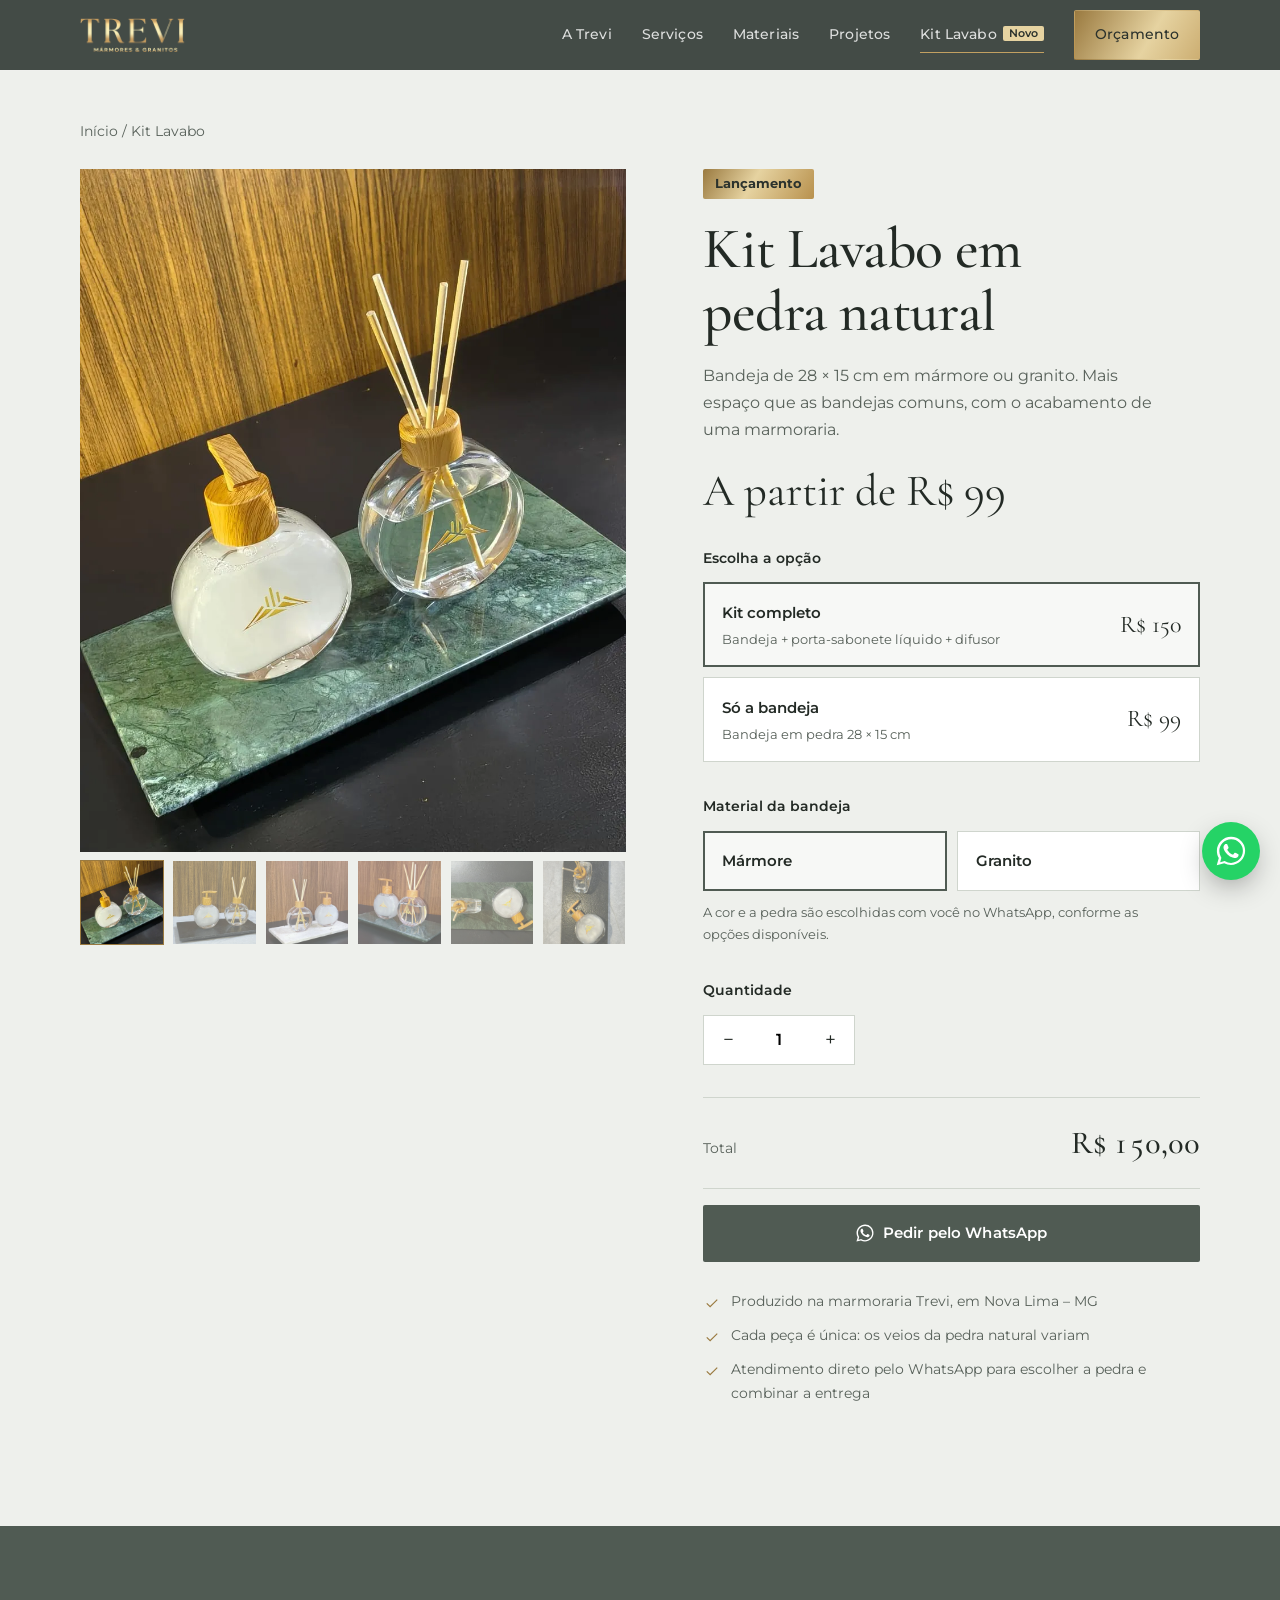
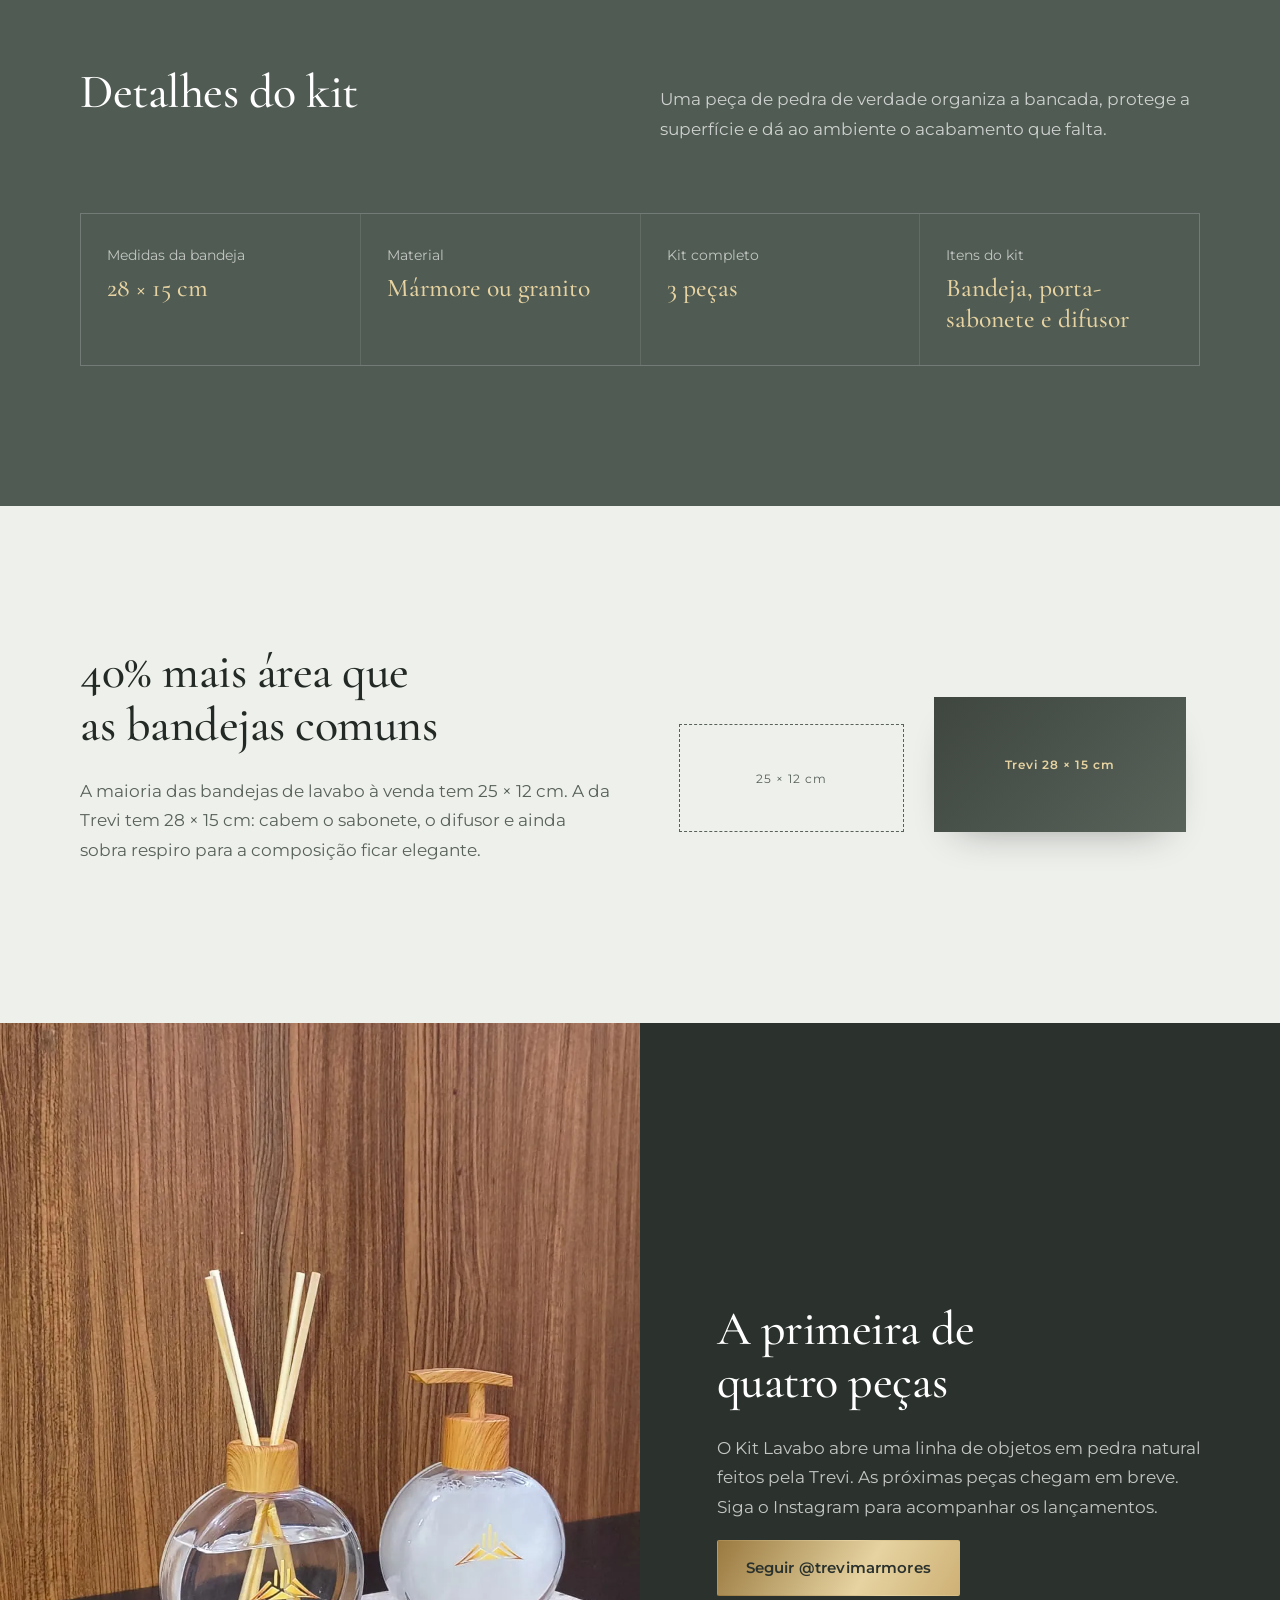
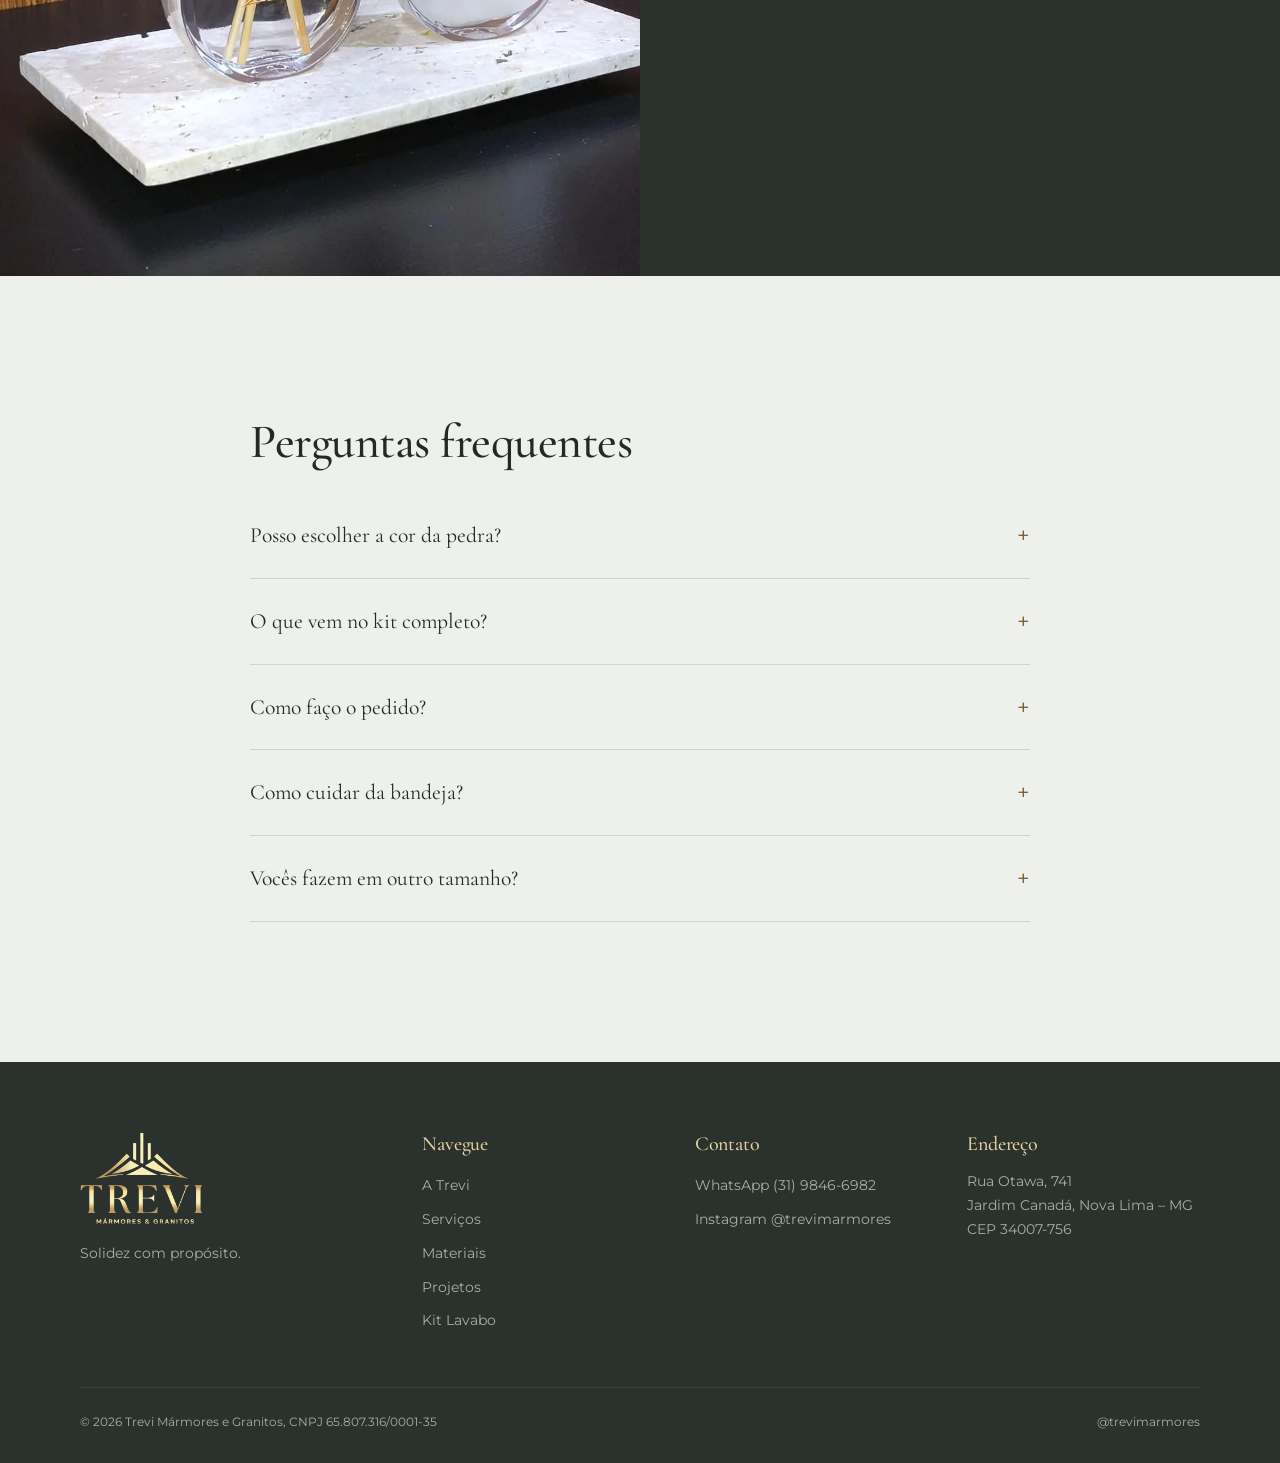
==== commit 99208b10: "Ajusta tipografia, rodapé e texto de serviços - Tracking levemente negativo nos títulos grandes - Nú" ====
--- a/kit-lavabo.html
+++ b/kit-lavabo.html
@@ -16,7 +16,7 @@
   <link rel="preconnect" href="https://fonts.googleapis.com">
   <link rel="preconnect" href="https://fonts.gstatic.com" crossorigin>
   <link href="https://fonts.googleapis.com/css2?family=Cormorant+Garamond:ital,wght@0,500;0,600;1,500&family=Montserrat:wght@400;500;600;700&display=swap" rel="stylesheet">
-  <link rel="stylesheet" href="assets/css/style.css?v=2">
+  <link rel="stylesheet" href="assets/css/style.css?v=3">
   <script type="application/ld+json">
   {
     "@context": "https://schema.org",
@@ -226,7 +226,7 @@
         <p>Solidez com propósito.</p>
       </div>
       <div>
-        <h4>Navegue</h4>
+        <h2 class="rodape-titulo">Navegue</h2>
         <ul>
           <li><a href="index.html#sobre">A Trevi</a></li>
           <li><a href="index.html#servicos">Serviços</a></li>
@@ -236,14 +236,14 @@
         </ul>
       </div>
       <div>
-        <h4>Contato</h4>
+        <h2 class="rodape-titulo">Contato</h2>
         <ul>
           <li><a data-wa="Olá, Trevi! Vim pela página do Kit Lavabo e tenho uma dúvida.">WhatsApp (31) 9846-6982</a></li>
           <li><a href="https://www.instagram.com/trevimarmores/" target="_blank" rel="noopener">Instagram @trevimarmores</a></li>
         </ul>
       </div>
       <div>
-        <h4>Endereço</h4>
+        <h2 class="rodape-titulo">Endereço</h2>
         <p>Rua Otawa, 741<br>Jardim Canadá, Nova Lima – MG<br>CEP 34007-756</p>
       </div>
     </div>
@@ -263,6 +263,6 @@
   <svg aria-hidden="true" focusable="false" viewBox="0 0 24 24" fill="currentColor"><path d="M17.47 14.38c-.3-.15-1.76-.87-2.03-.97-.27-.1-.47-.15-.67.15-.2.3-.77.97-.94 1.17-.17.2-.35.22-.65.07-.3-.15-1.26-.46-2.4-1.48-.89-.79-1.49-1.77-1.66-2.07-.17-.3-.02-.46.13-.61.13-.13.3-.35.45-.52.15-.17.2-.3.3-.5.1-.2.05-.37-.02-.52-.08-.15-.67-1.62-.92-2.22-.24-.58-.49-.5-.67-.51h-.57c-.2 0-.52.07-.8.37-.27.3-1.04 1.02-1.04 2.48s1.07 2.88 1.21 3.08c.15.2 2.1 3.2 5.08 4.49.71.31 1.26.49 1.69.63.71.23 1.36.2 1.87.12.57-.09 1.76-.72 2.01-1.41.25-.69.25-1.29.17-1.41-.07-.12-.27-.2-.57-.35M12.05 21.5h-.01a9.4 9.4 0 0 1-4.79-1.31l-.34-.2-3.56.93.95-3.47-.22-.36a9.4 9.4 0 0 1-1.44-5.02c0-5.2 4.24-9.43 9.44-9.43a9.38 9.38 0 0 1 9.43 9.44c0 5.2-4.24 9.43-9.44 9.43M20.08 3.9A11.27 11.27 0 0 0 12.05.6C5.8.6.7 5.69.7 11.95c0 2 .52 3.95 1.52 5.67L.6 23.4l5.93-1.55a11.3 11.3 0 0 0 5.42 1.38h.01c6.25 0 11.35-5.09 11.35-11.35 0-3.03-1.18-5.88-3.33-8.02"/></svg>
 </a>
 
-<script src="assets/js/main.js?v=2"></script>
+<script src="assets/js/main.js?v=3"></script>
 </body>
 </html>
--- a/assets/css/style.css
+++ b/assets/css/style.css
@@ -66,6 +66,7 @@
 
 /* Tipografia */
 h1, h2, h3 { font-family: var(--serif); font-weight: 500; line-height: 1.1; margin: 0 0 .5em; letter-spacing: .005em; text-wrap: balance; }
+h1, h2 { letter-spacing: -.01em; } /* títulos grandes ficam mais coesos com tracking levemente negativo */
 h1 { font-size: clamp(2.6rem, 6vw, 4.6rem); }
 h2 { font-size: clamp(2rem, 4vw, 3rem); }
 h3 { font-size: 1.55rem; line-height: 1.2; }
@@ -239,7 +240,7 @@
 .destaque-kit-texto { padding: clamp(50px, 7vw, 100px) clamp(24px, 6vw, 90px); display: flex; flex-direction: column; justify-content: center; }
 .preco-linha { display: flex; gap: 34px; margin: 1.2rem 0 2rem; flex-wrap: wrap; }
 .preco-linha div { font-size: .88rem; color: rgba(255,255,255,.65); }
-.preco-linha strong { display: block; font-family: var(--serif); font-weight: 500; font-size: 2.4rem; letter-spacing: 0; text-transform: none; line-height: 1.1; }
+.preco-linha strong { font-variant-numeric: tabular-nums; display: block; font-family: var(--serif); font-weight: 500; font-size: 2.4rem; letter-spacing: 0; text-transform: none; line-height: 1.1; }
 .selo-novo { display: inline-block; align-self: flex-start; background: var(--ouro-grad); color: var(--grafite); font-size: .8rem; font-weight: 700; padding: 4px 12px; margin-bottom: 1.2rem; border-radius: 2px; }
 @media (max-width: 860px) { .destaque-kit { grid-template-columns: 1fr; } .destaque-kit-img { aspect-ratio: 4/3; } }
 
@@ -327,7 +328,7 @@
 .rodape { background: var(--grafite); color: rgba(255,255,255,.6); font-size: .88rem; padding: 70px 0 30px; }
 .rodape-grade { display: grid; grid-template-columns: 1.3fr 1fr 1fr 1fr; gap: 40px; margin-bottom: 50px; }
 .rodape img { height: 92px; width: auto; margin-bottom: 18px; }
-.rodape h4 { font-family: var(--serif); font-size: 1.25rem; color: var(--ouro-claro); margin: 0 0 14px; font-weight: 500; }
+.rodape-titulo { line-height: 1.2; font-family: var(--serif); font-size: 1.25rem; color: var(--ouro-claro); margin: 0 0 14px; font-weight: 500; }
 .rodape ul { list-style: none; padding: 0; margin: 0; display: grid; gap: 2px; }
 .rodape ul a { display: inline-block; padding: 4px 0; }
 .rodape a { transition: color .2s; }
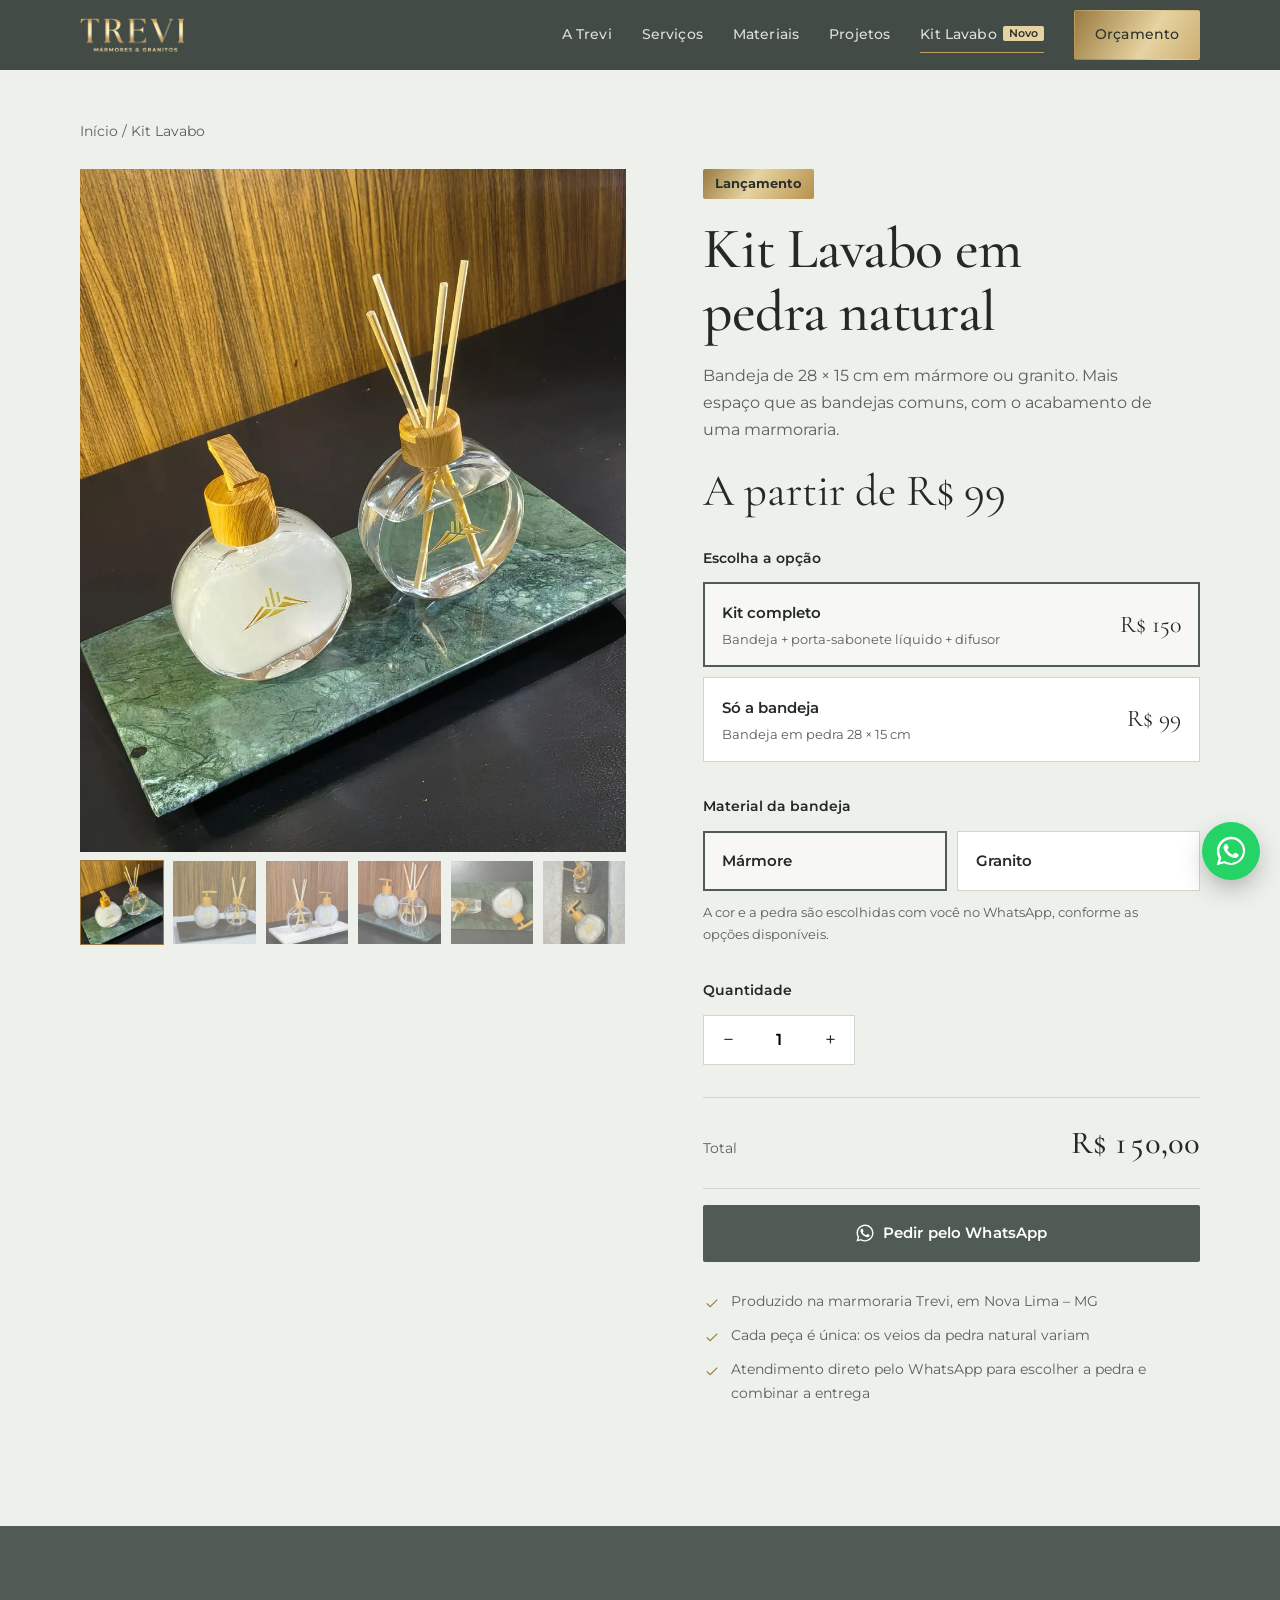
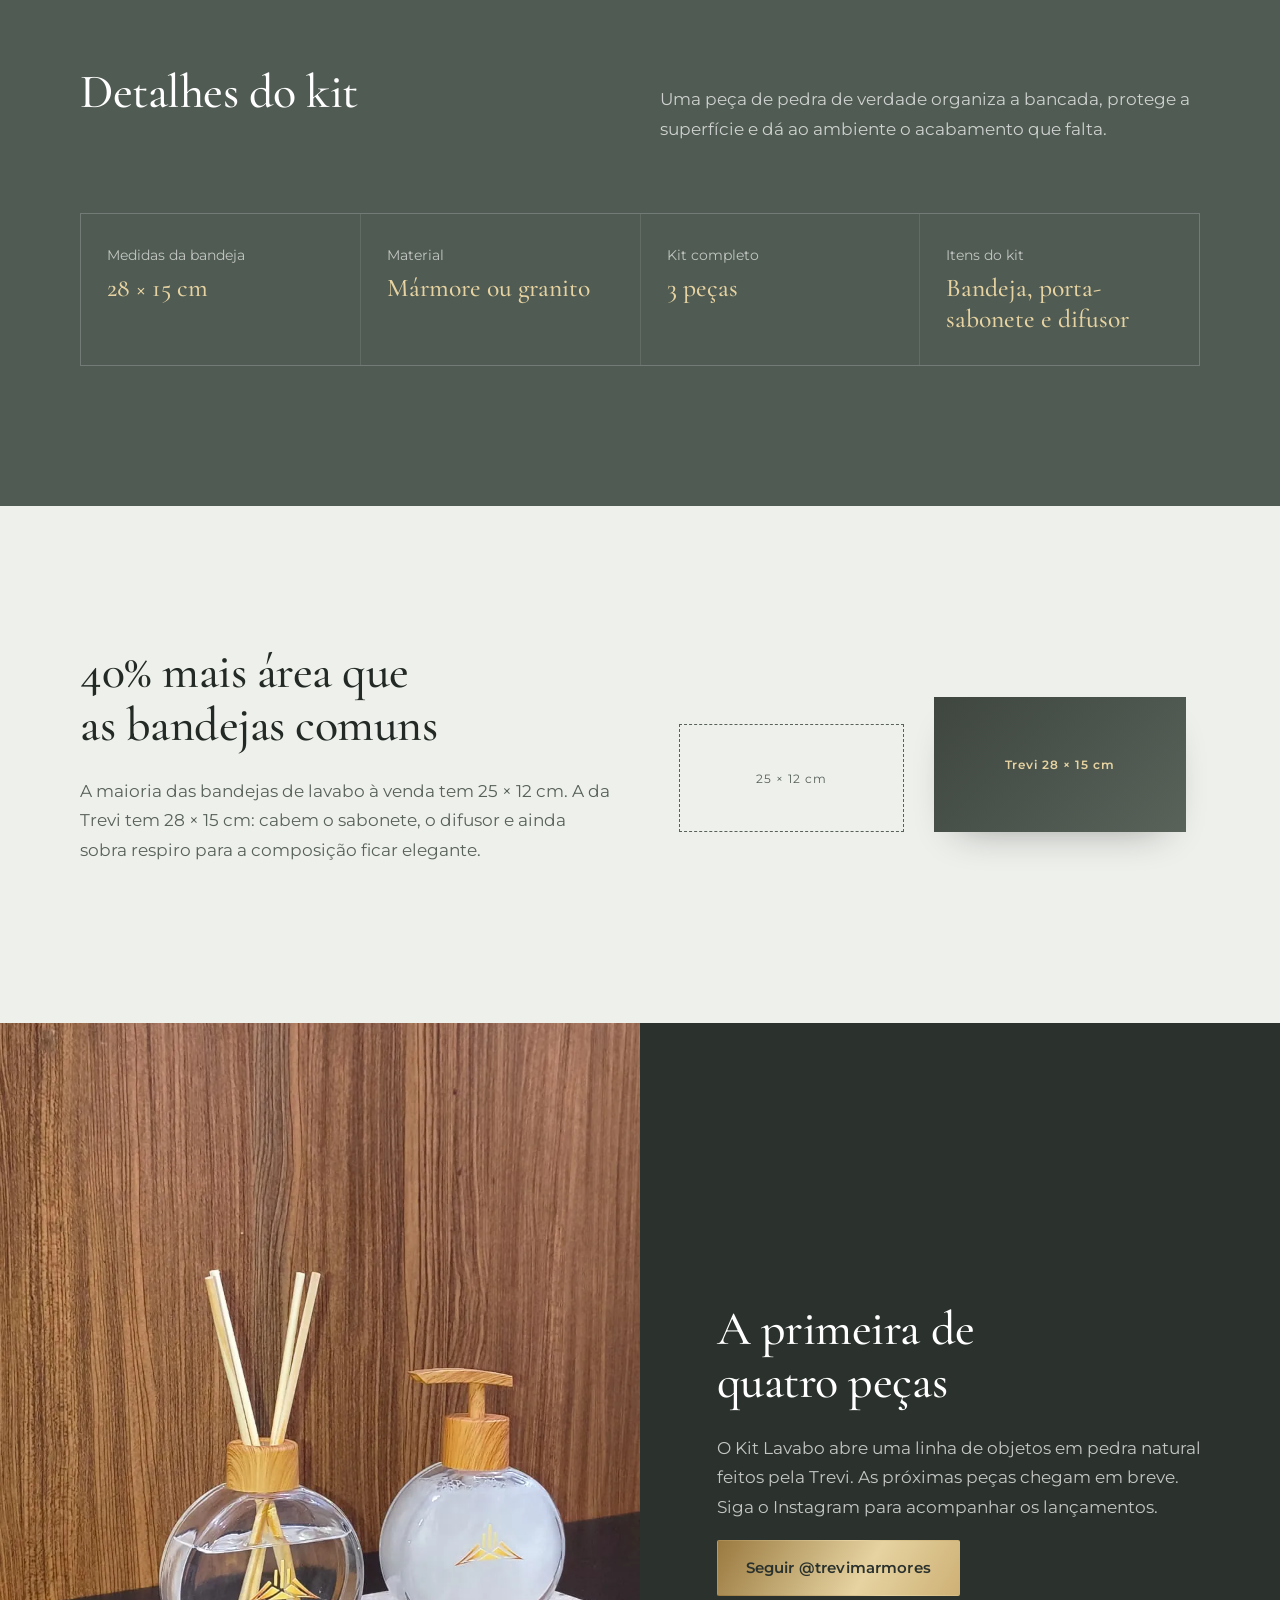
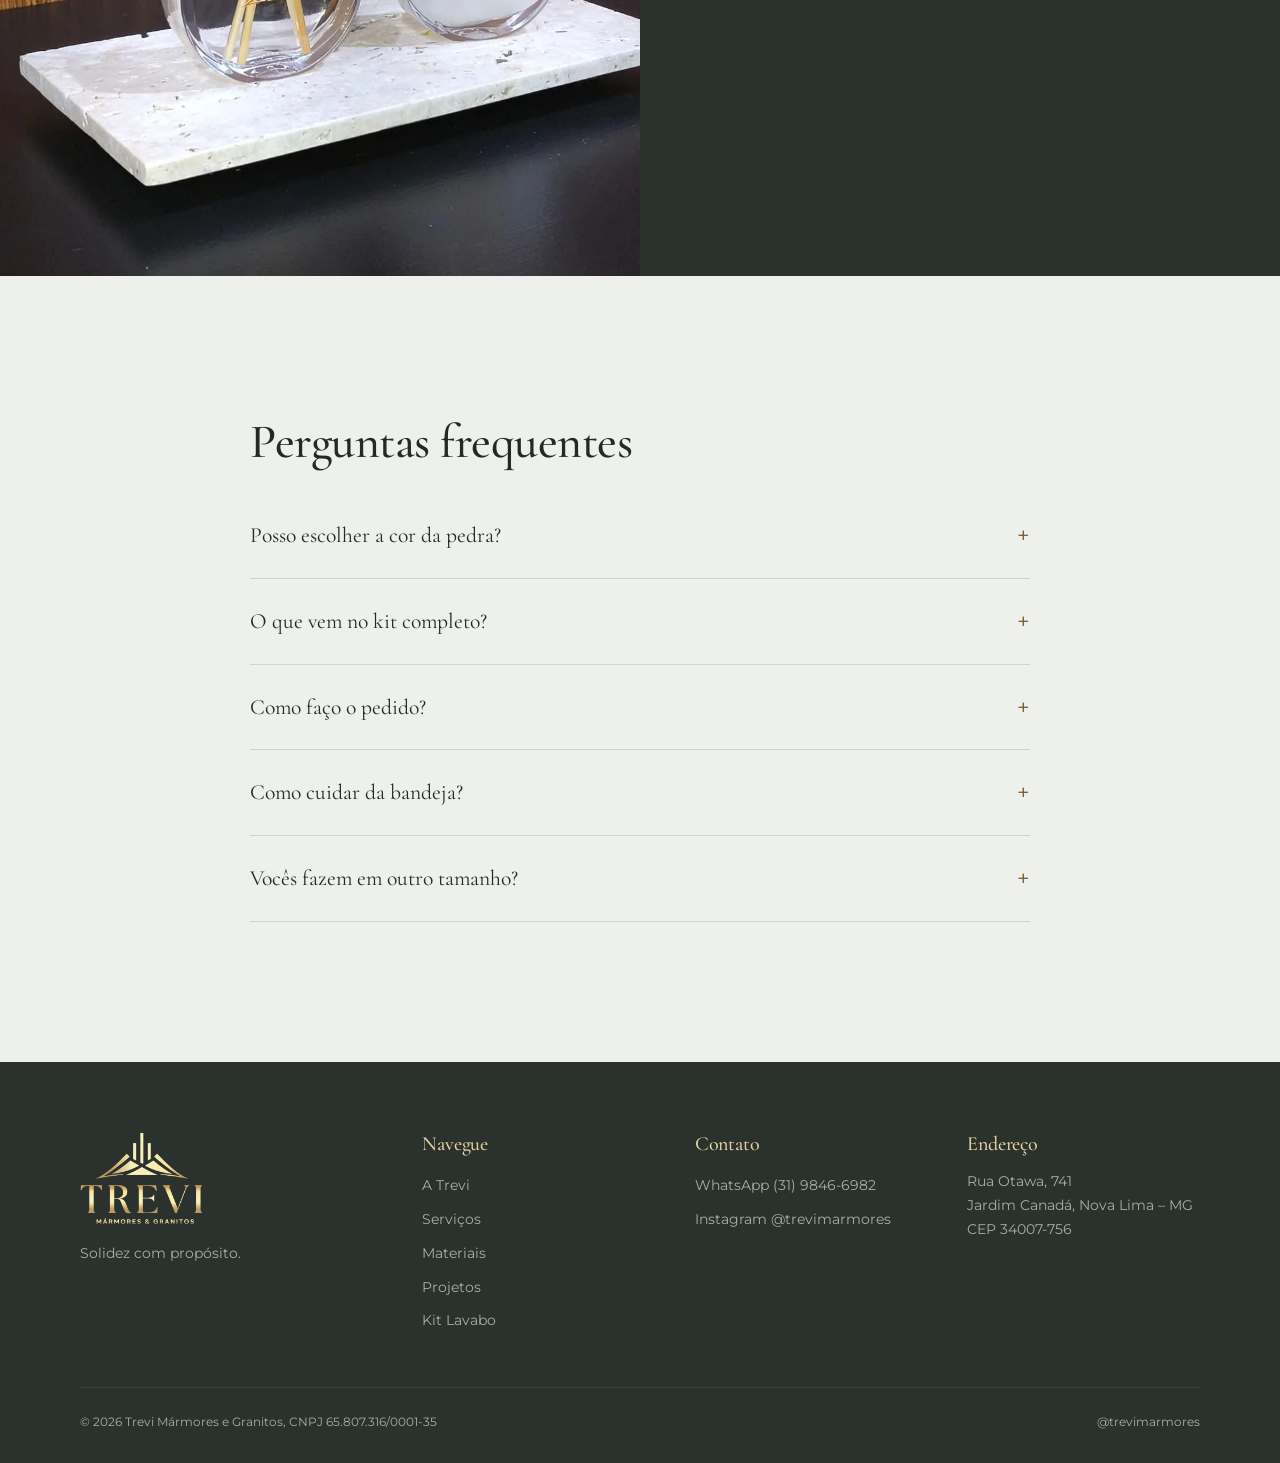
==== commit 16bfa59b: "Adiciona animações e transições suaves pelo site - Blocos surgem ao rolar (fade + leve subida); os q" ====
--- a/kit-lavabo.html
+++ b/kit-lavabo.html
@@ -16,7 +16,8 @@
   <link rel="preconnect" href="https://fonts.googleapis.com">
   <link rel="preconnect" href="https://fonts.gstatic.com" crossorigin>
   <link href="https://fonts.googleapis.com/css2?family=Cormorant+Garamond:ital,wght@0,500;0,600;1,500&family=Montserrat:wght@400;500;600;700&display=swap" rel="stylesheet">
-  <link rel="stylesheet" href="assets/css/style.css?v=3">
+  <script>document.documentElement.classList.add("js")</script>
+  <link rel="stylesheet" href="assets/css/style.css?v=4">
   <script type="application/ld+json">
   {
     "@context": "https://schema.org",
@@ -263,6 +264,6 @@
   <svg aria-hidden="true" focusable="false" viewBox="0 0 24 24" fill="currentColor"><path d="M17.47 14.38c-.3-.15-1.76-.87-2.03-.97-.27-.1-.47-.15-.67.15-.2.3-.77.97-.94 1.17-.17.2-.35.22-.65.07-.3-.15-1.26-.46-2.4-1.48-.89-.79-1.49-1.77-1.66-2.07-.17-.3-.02-.46.13-.61.13-.13.3-.35.45-.52.15-.17.2-.3.3-.5.1-.2.05-.37-.02-.52-.08-.15-.67-1.62-.92-2.22-.24-.58-.49-.5-.67-.51h-.57c-.2 0-.52.07-.8.37-.27.3-1.04 1.02-1.04 2.48s1.07 2.88 1.21 3.08c.15.2 2.1 3.2 5.08 4.49.71.31 1.26.49 1.69.63.71.23 1.36.2 1.87.12.57-.09 1.76-.72 2.01-1.41.25-.69.25-1.29.17-1.41-.07-.12-.27-.2-.57-.35M12.05 21.5h-.01a9.4 9.4 0 0 1-4.79-1.31l-.34-.2-3.56.93.95-3.47-.22-.36a9.4 9.4 0 0 1-1.44-5.02c0-5.2 4.24-9.43 9.44-9.43a9.38 9.38 0 0 1 9.43 9.44c0 5.2-4.24 9.43-9.44 9.43M20.08 3.9A11.27 11.27 0 0 0 12.05.6C5.8.6.7 5.69.7 11.95c0 2 .52 3.95 1.52 5.67L.6 23.4l5.93-1.55a11.3 11.3 0 0 0 5.42 1.38h.01c6.25 0 11.35-5.09 11.35-11.35 0-3.03-1.18-5.88-3.33-8.02"/></svg>
 </a>
 
-<script src="assets/js/main.js?v=3"></script>
+<script src="assets/js/main.js?v=4"></script>
 </body>
 </html>
--- a/assets/css/style.css
+++ b/assets/css/style.css
@@ -85,13 +85,14 @@
   padding: 1em 1.9em; border: 1px solid transparent; border-radius: var(--raio);
   font-size: .92rem; font-weight: 600; letter-spacing: .01em;
   min-height: 48px;
-  transition: background-color .25s, background-position .4s var(--suave), color .25s, border-color .25s, transform .15s;
+  transition: background-color .25s, background-position .4s var(--suave), color .25s, border-color .25s, transform .25s var(--suave), box-shadow .25s;
   white-space: nowrap;
 }
 .btn:active { transform: translateY(1px); }
 .btn svg { width: 18px; height: 18px; flex: none; }
 .btn-ouro { background: var(--ouro-grad); color: var(--grafite); background-size: 140% 100%; }
-.btn-ouro:hover { background-position: 100% 0; }
+.btn-ouro:hover { background-position: 100% 0; transform: translateY(-1px); box-shadow: 0 10px 24px -12px rgba(154,122,64,.7); }
+.btn-ouro:active { transform: translateY(0); box-shadow: none; }
 .btn-linha { border-color: currentColor; color: inherit; background: transparent; }
 .btn-linha:hover { background: var(--grafite); color: var(--branco); border-color: var(--grafite); }
 .on-dark .btn-linha:hover { background: var(--branco); color: var(--grafite); border-color: var(--branco); }
@@ -135,6 +136,14 @@
     opacity: 0; visibility: hidden; transition: opacity .3s, visibility 0s .3s;
   }
   .nav.aberto { opacity: 1; visibility: visible; transition: opacity .3s; }
+  /* Links do menu entram em sequência */
+  .nav a { opacity: 0; transform: translateY(12px); transition: opacity .4s var(--suave), transform .5s var(--suave); }
+  .nav.aberto a { opacity: 1; transform: none; }
+  .nav.aberto a:nth-child(2) { transition-delay: .04s; }
+  .nav.aberto a:nth-child(3) { transition-delay: .08s; }
+  .nav.aberto a:nth-child(4) { transition-delay: .12s; }
+  .nav.aberto a:nth-child(5) { transition-delay: .16s; }
+  .nav.aberto a:nth-child(6) { transition-delay: .2s; }
   .nav a:not(.btn) { font-family: var(--serif); font-size: 2rem; font-weight: 500; color: #fff; padding: 4px 0; }
   .nav a:not(.btn)::after { display: none; }
   .nav .selo { font-family: var(--sans); vertical-align: 10px; }
@@ -276,7 +285,8 @@
   opacity: 0; visibility: hidden; transition: opacity .3s, visibility 0s .3s;
 }
 .lightbox.aberto { opacity: 1; visibility: visible; transition: opacity .3s; }
-.lightbox img { min-height: 0; max-height: 100%; max-width: 100%; object-fit: contain; box-shadow: 0 30px 80px rgba(0,0,0,.5); transition: opacity .25s; }
+.lightbox img { min-height: 0; max-height: 100%; max-width: 100%; object-fit: contain; box-shadow: 0 30px 80px rgba(0,0,0,.5); transform: scale(.96); transition: opacity .25s, transform .45s var(--suave); }
+.lightbox.aberto img { transform: none; }
 .lightbox img.trocando { opacity: 0; }
 .lb-legenda { color: rgba(255,255,255,.85); font-family: var(--serif); font-size: 1.15rem; text-align: center; margin: 0; }
 .lb-legenda span { font-family: var(--sans); font-size: .8rem; color: rgba(255,255,255,.6); margin-left: 10px; font-variant-numeric: tabular-nums; }
@@ -347,6 +357,22 @@
 .wa-flutuante:hover { transform: scale(1.06); }
 .menu-aberto .wa-flutuante { opacity: 0; visibility: hidden; }
 .wa-flutuante svg { width: 30px; height: 30px; }
+
+/* Transição suave entre as páginas (navegadores compatíveis) */
+@view-transition { navigation: auto; }
+::view-transition-old(root), ::view-transition-new(root) { animation-duration: .35s; }
+
+/* Revelar ao rolar: só com JS ativo; sem JS tudo aparece normalmente */
+.js .revelar { opacity: 0; transform: translateY(22px); transition: opacity .9s var(--suave), transform .9s var(--suave); transition-delay: var(--atraso, 0s); }
+.js .revelar.visivel { opacity: 1; transform: none; }
+.js .revelar-foto { overflow: hidden; }
+.js .revelar-foto img { transform: scale(1.08); transition: transform 1.6s var(--suave); }
+.js .revelar-foto.visivel img { transform: none; }
+.js .produto-info > * { animation: surgir .8s var(--suave) both; }
+.js .produto-info > :nth-child(2) { animation-delay: .06s; }
+.js .produto-info > :nth-child(3) { animation-delay: .12s; }
+.js .produto-info > :nth-child(n+4) { animation-delay: .18s; }
+.js .produto-galeria { animation: aparecer .9s var(--suave) both; }
 
 /* Movimento reduzido */
 @media (prefers-reduced-motion: reduce) {
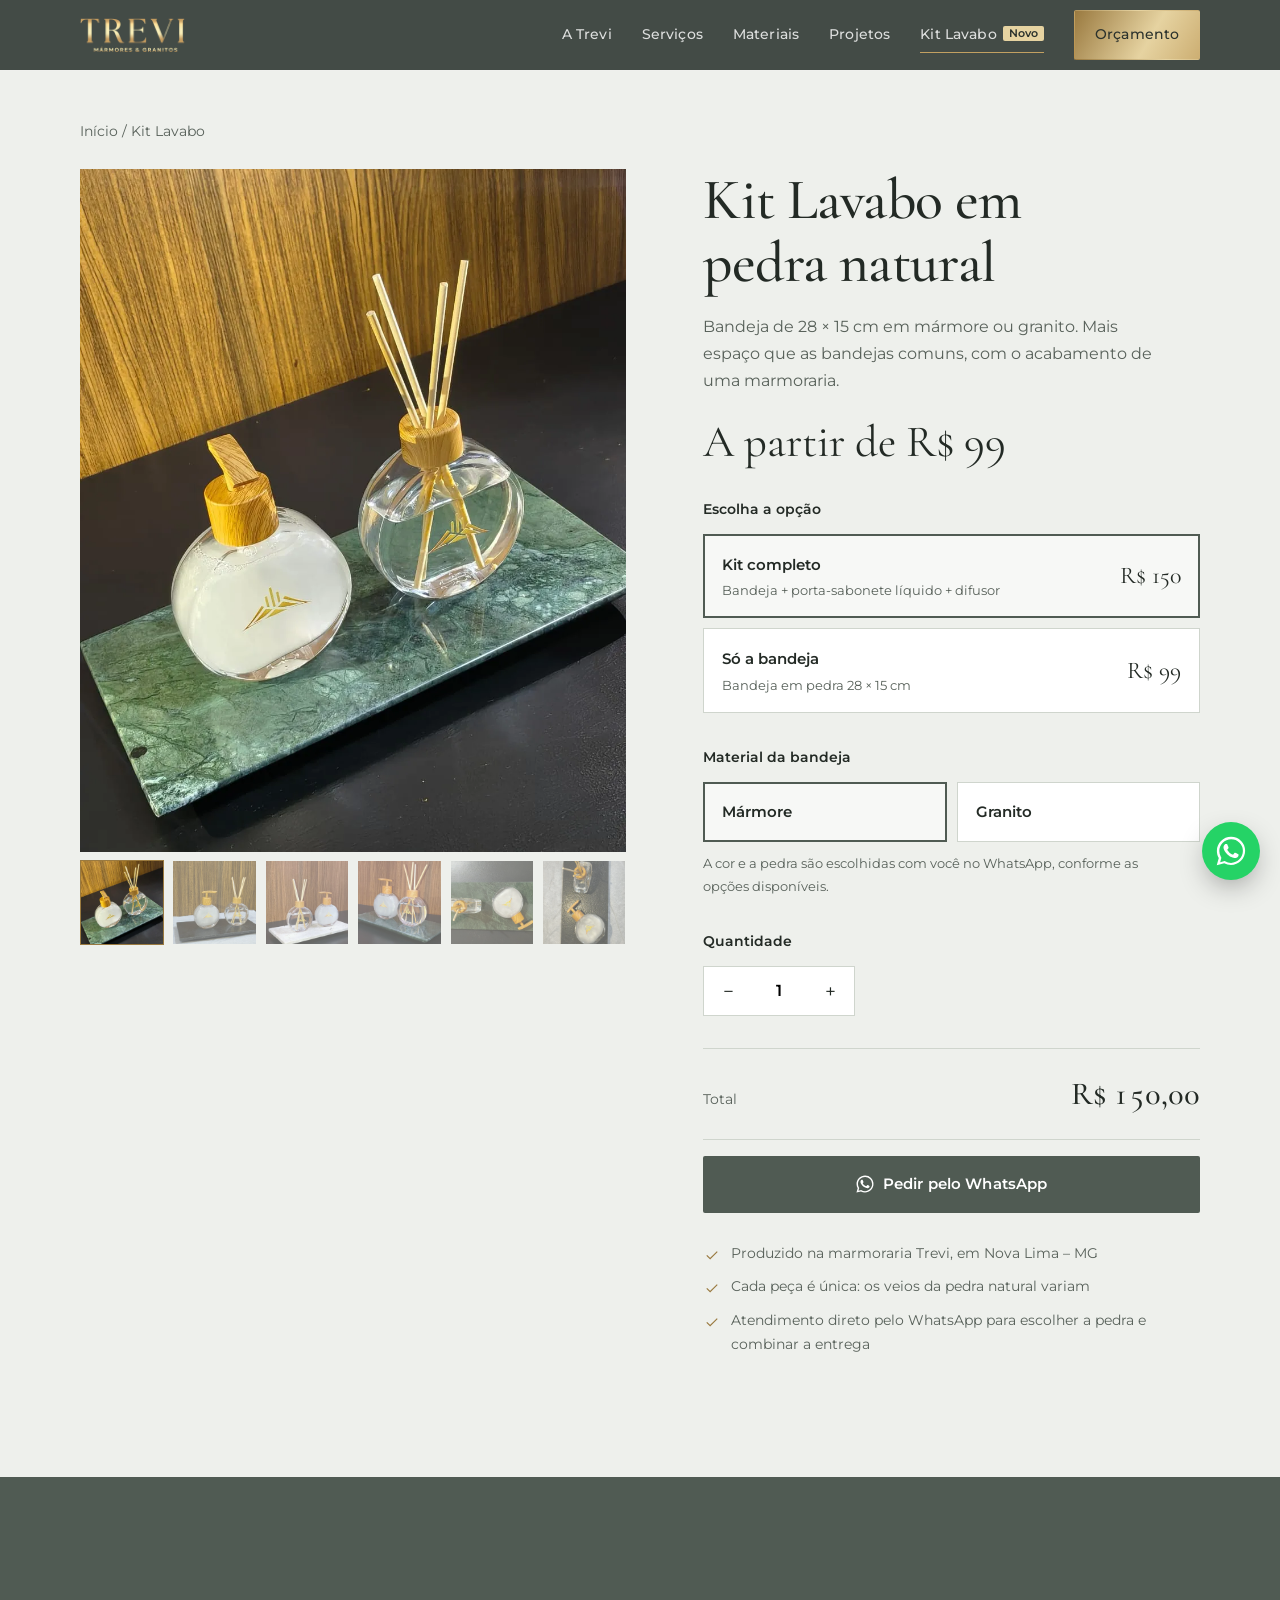
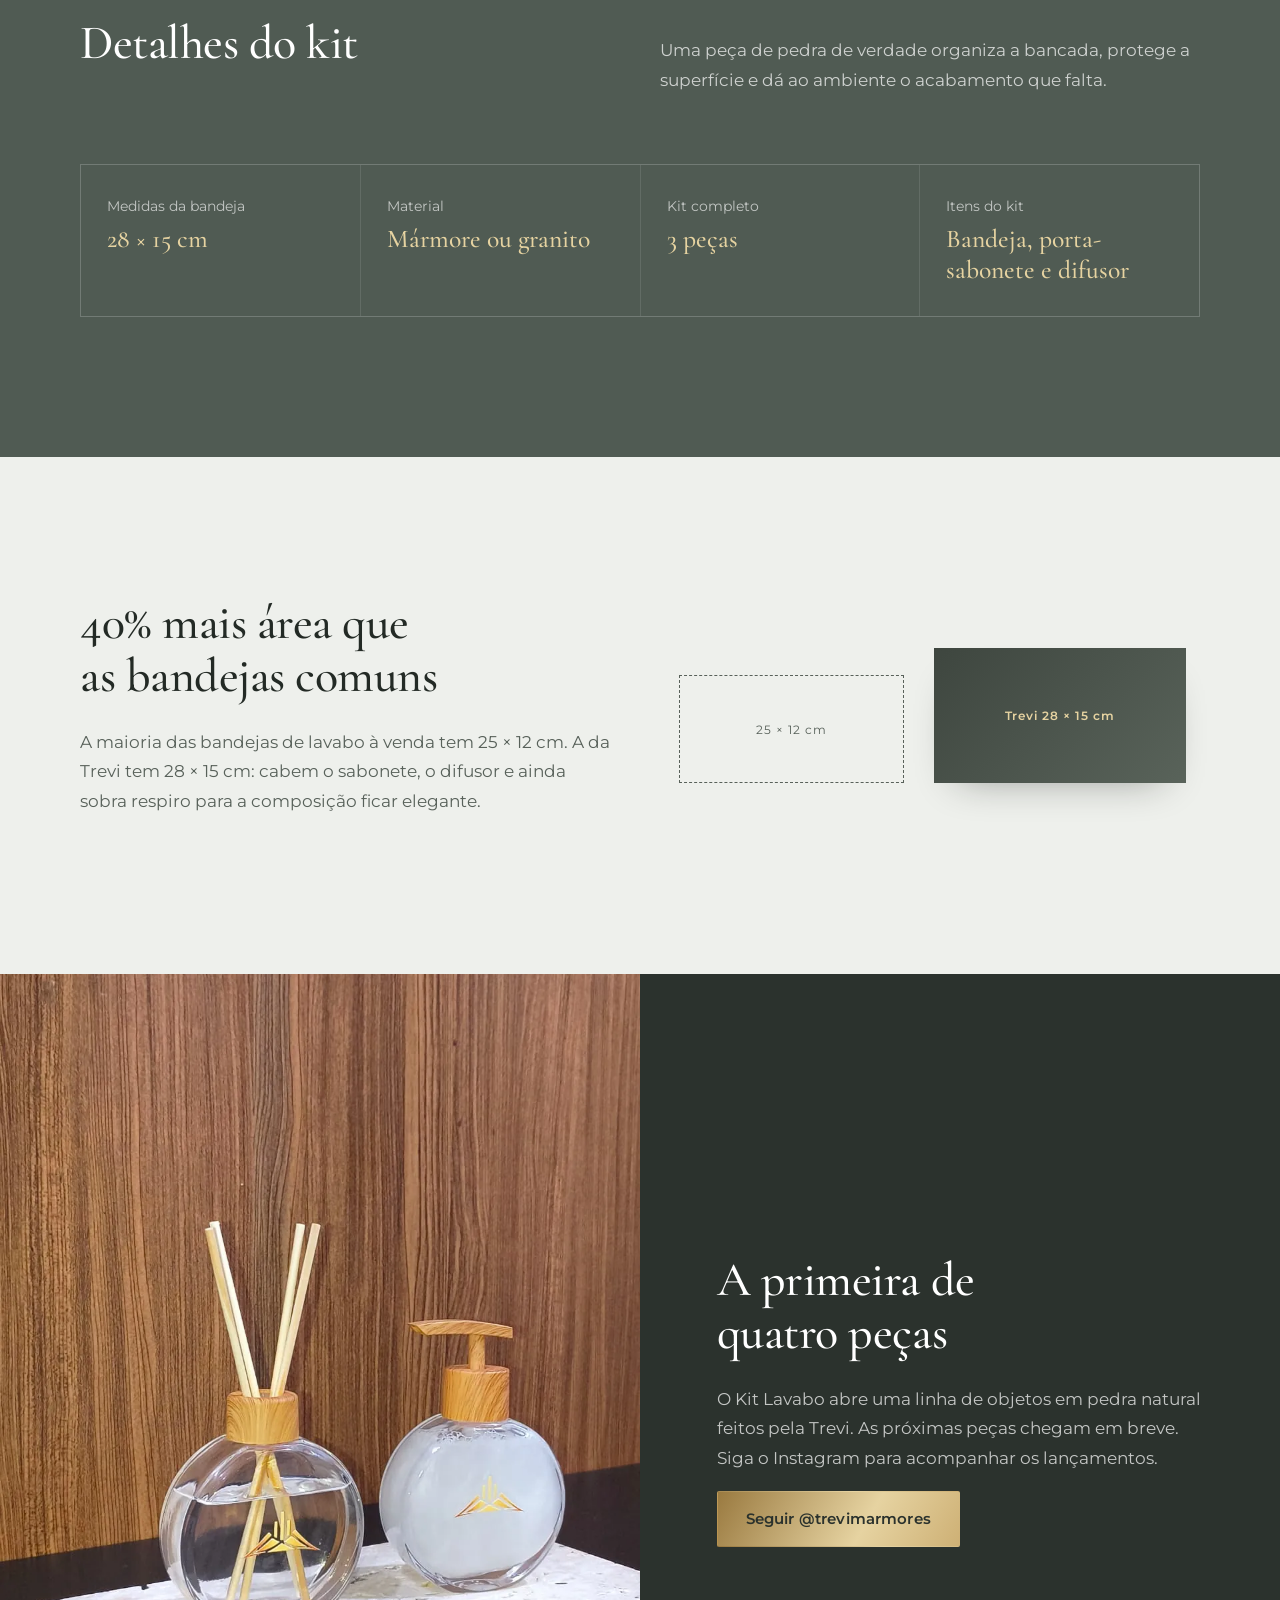
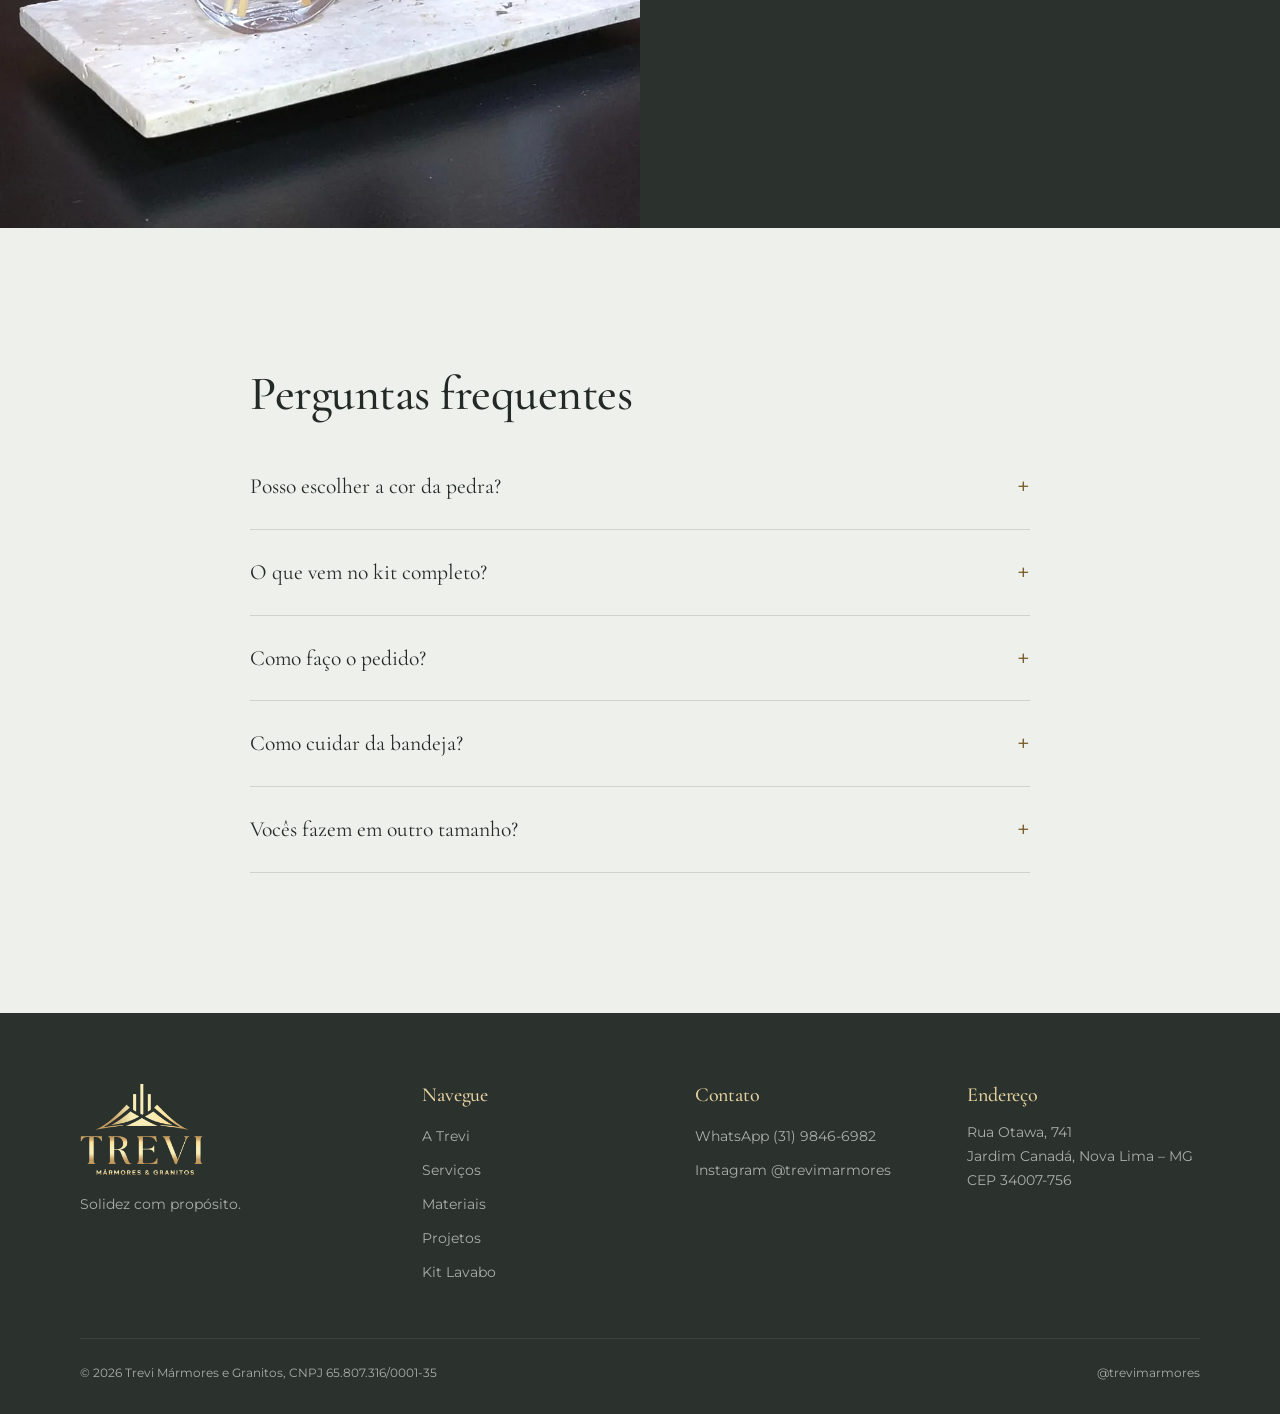
==== commit a12a6a37: "Aplica revisão guiada por impeccable e ui-ux-pro-max - Remove texto em degradê no preço (vira dourad" ====
--- a/kit-lavabo.html
+++ b/kit-lavabo.html
@@ -17,7 +17,7 @@
   <link rel="preconnect" href="https://fonts.gstatic.com" crossorigin>
   <link href="https://fonts.googleapis.com/css2?family=Cormorant+Garamond:ital,wght@0,500;0,600;1,500&family=Montserrat:wght@400;500;600;700&display=swap" rel="stylesheet">
   <script>document.documentElement.classList.add("js")</script>
-  <link rel="stylesheet" href="assets/css/style.css?v=4">
+  <link rel="stylesheet" href="assets/css/style.css?v=5">
   <script type="application/ld+json">
   {
     "@context": "https://schema.org",
@@ -76,7 +76,6 @@
         </div>
 
         <div class="produto-info">
-          <span class="selo-novo">Lançamento</span>
           <h1>Kit Lavabo em pedra natural</h1>
           <p class="sub">Bandeja de 28 × 15 cm em mármore ou granito. Mais espaço que as bandejas comuns, com o acabamento de uma marmoraria.</p>
           <p class="preco">A partir de R$ 99</p>
@@ -264,6 +263,6 @@
   <svg aria-hidden="true" focusable="false" viewBox="0 0 24 24" fill="currentColor"><path d="M17.47 14.38c-.3-.15-1.76-.87-2.03-.97-.27-.1-.47-.15-.67.15-.2.3-.77.97-.94 1.17-.17.2-.35.22-.65.07-.3-.15-1.26-.46-2.4-1.48-.89-.79-1.49-1.77-1.66-2.07-.17-.3-.02-.46.13-.61.13-.13.3-.35.45-.52.15-.17.2-.3.3-.5.1-.2.05-.37-.02-.52-.08-.15-.67-1.62-.92-2.22-.24-.58-.49-.5-.67-.51h-.57c-.2 0-.52.07-.8.37-.27.3-1.04 1.02-1.04 2.48s1.07 2.88 1.21 3.08c.15.2 2.1 3.2 5.08 4.49.71.31 1.26.49 1.69.63.71.23 1.36.2 1.87.12.57-.09 1.76-.72 2.01-1.41.25-.69.25-1.29.17-1.41-.07-.12-.27-.2-.57-.35M12.05 21.5h-.01a9.4 9.4 0 0 1-4.79-1.31l-.34-.2-3.56.93.95-3.47-.22-.36a9.4 9.4 0 0 1-1.44-5.02c0-5.2 4.24-9.43 9.44-9.43a9.38 9.38 0 0 1 9.43 9.44c0 5.2-4.24 9.43-9.44 9.43M20.08 3.9A11.27 11.27 0 0 0 12.05.6C5.8.6.7 5.69.7 11.95c0 2 .52 3.95 1.52 5.67L.6 23.4l5.93-1.55a11.3 11.3 0 0 0 5.42 1.38h.01c6.25 0 11.35-5.09 11.35-11.35 0-3.03-1.18-5.88-3.33-8.02"/></svg>
 </a>
 
-<script src="assets/js/main.js?v=4"></script>
+<script src="assets/js/main.js?v=5"></script>
 </body>
 </html>
--- a/assets/css/style.css
+++ b/assets/css/style.css
@@ -46,6 +46,9 @@
 
 img { max-width: 100%; display: block; }
 ::selection { background: var(--ouro-claro); color: var(--grafite); }
+/* Superfícies do navegador também na paleta da marca */
+html { scrollbar-color: var(--verde) var(--pedra-2); accent-color: var(--verde); }
+input, textarea { caret-color: var(--ouro-texto); }
 [id] { scroll-margin-top: var(--topo-h); }
 
 /* Foco visível para teclado */
@@ -75,9 +78,6 @@
 .lead { font-size: 1.08rem; color: var(--texto-suave); max-width: 58ch; }
 .on-dark .lead { color: rgba(255, 255, 255, .72); }
 
-.gold-text {
-  background: var(--ouro-grad); -webkit-background-clip: text; background-clip: text; color: transparent;
-}
 
 /* Botões */
 .btn {
@@ -249,8 +249,8 @@
 .destaque-kit-texto { padding: clamp(50px, 7vw, 100px) clamp(24px, 6vw, 90px); display: flex; flex-direction: column; justify-content: center; }
 .preco-linha { display: flex; gap: 34px; margin: 1.2rem 0 2rem; flex-wrap: wrap; }
 .preco-linha div { font-size: .88rem; color: rgba(255,255,255,.65); }
+.preco-linha .preco-destaque { color: var(--ouro-claro); }
 .preco-linha strong { font-variant-numeric: tabular-nums; display: block; font-family: var(--serif); font-weight: 500; font-size: 2.4rem; letter-spacing: 0; text-transform: none; line-height: 1.1; }
-.selo-novo { display: inline-block; align-self: flex-start; background: var(--ouro-grad); color: var(--grafite); font-size: .8rem; font-weight: 700; padding: 4px 12px; margin-bottom: 1.2rem; border-radius: 2px; }
 @media (max-width: 860px) { .destaque-kit { grid-template-columns: 1fr; } .destaque-kit-img { aspect-ratio: 4/3; } }
 
 /* Projetos */
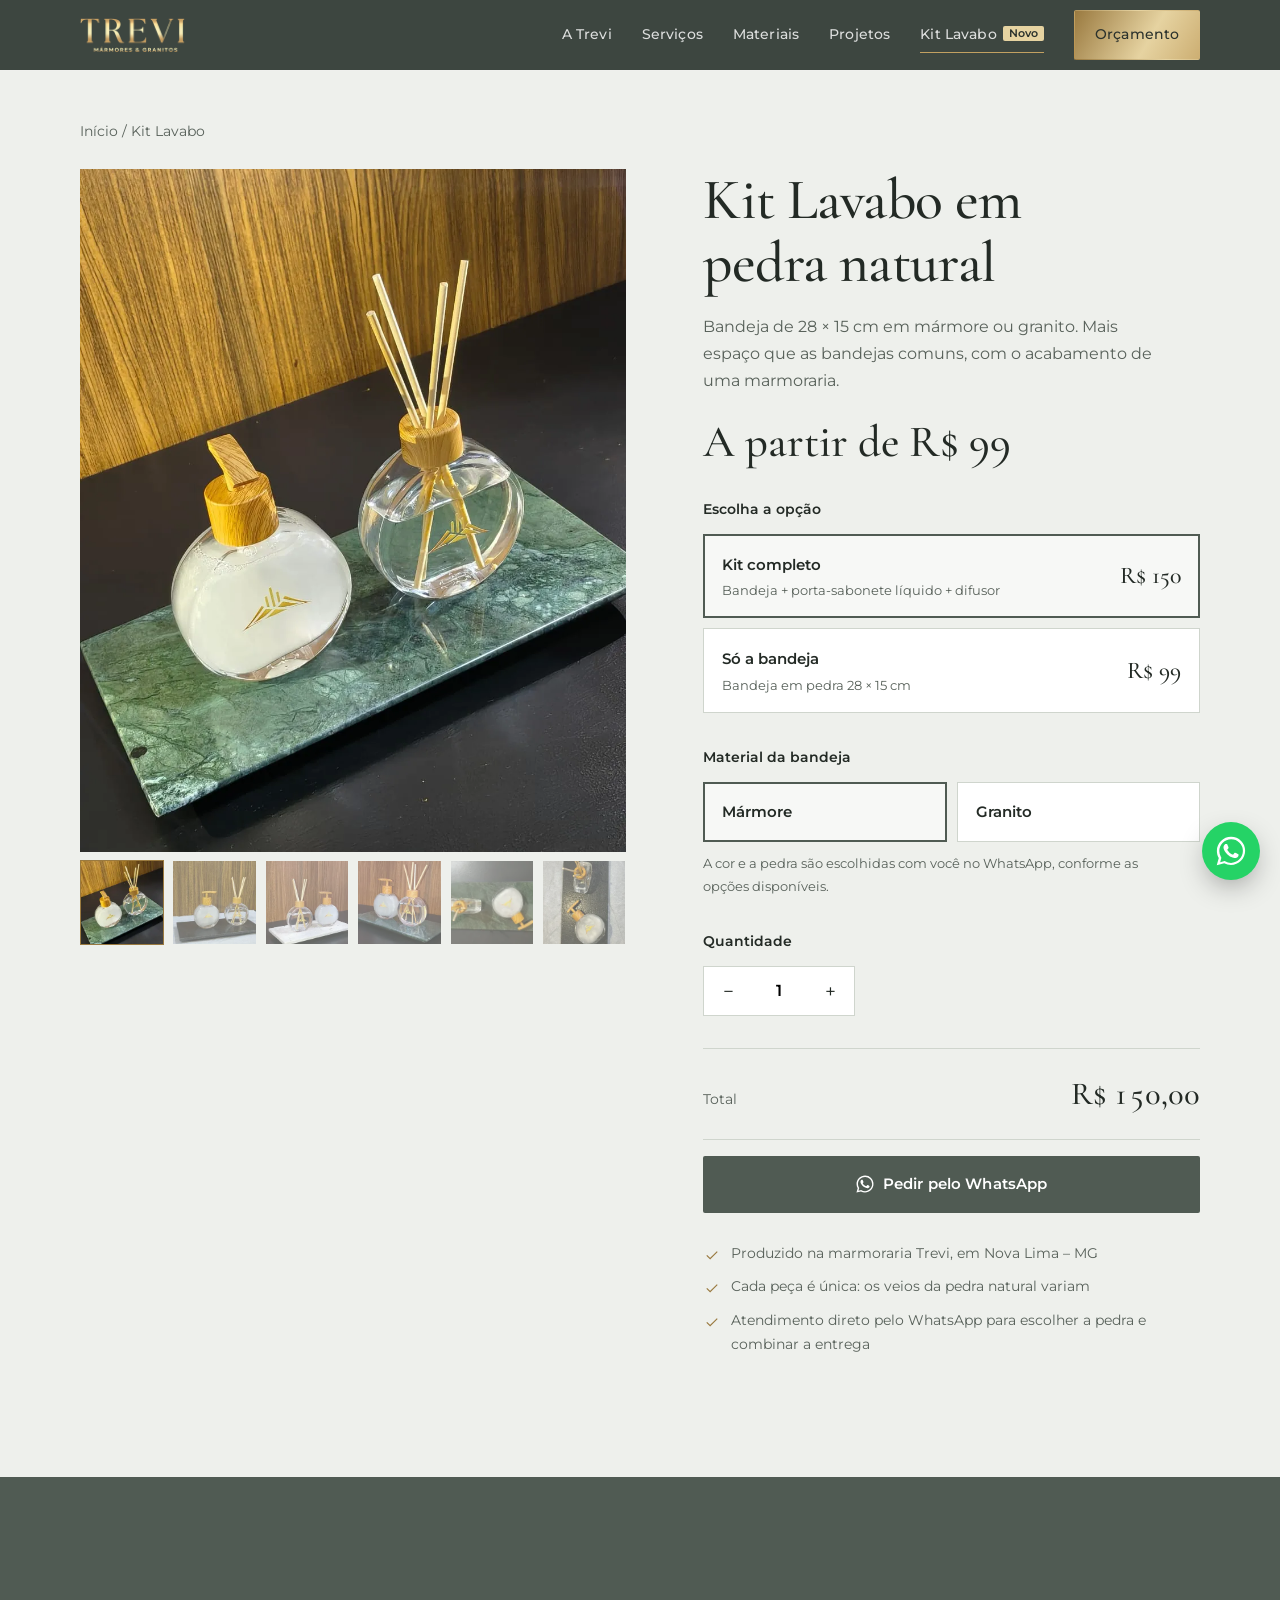
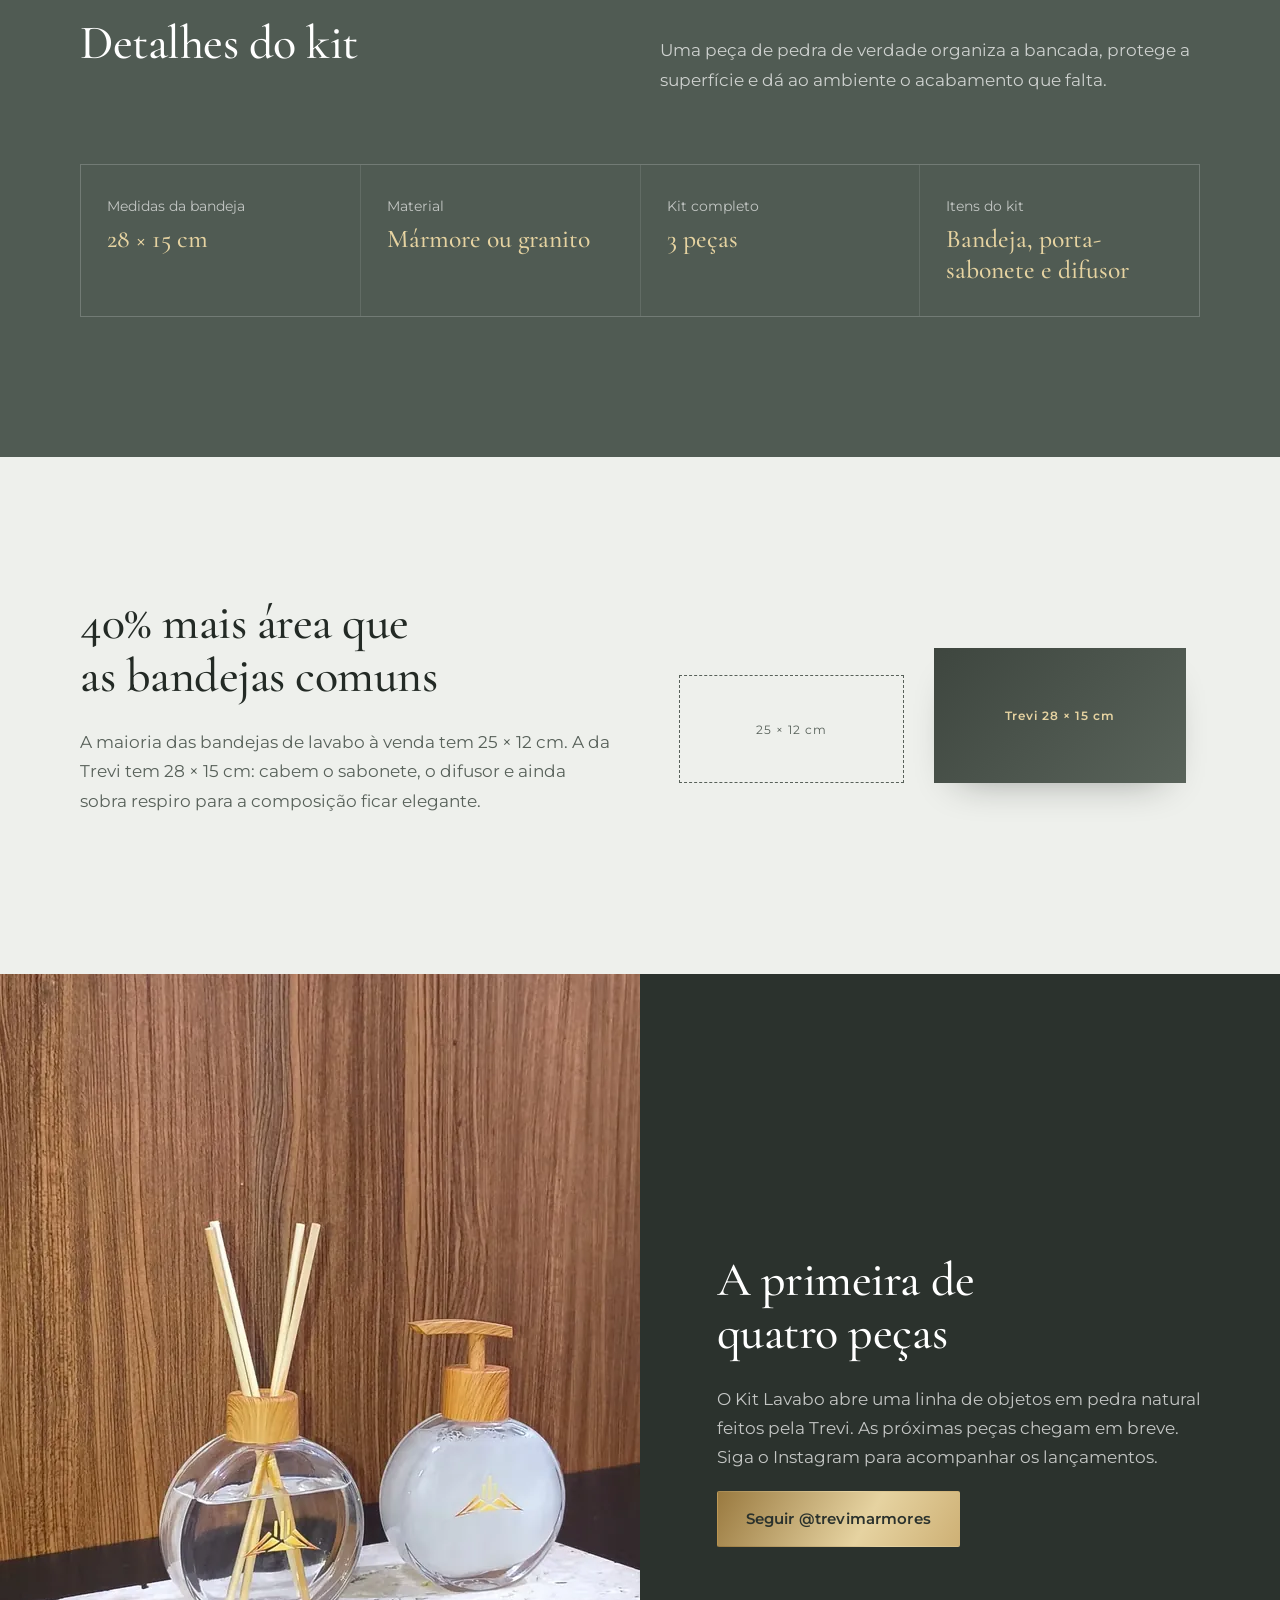
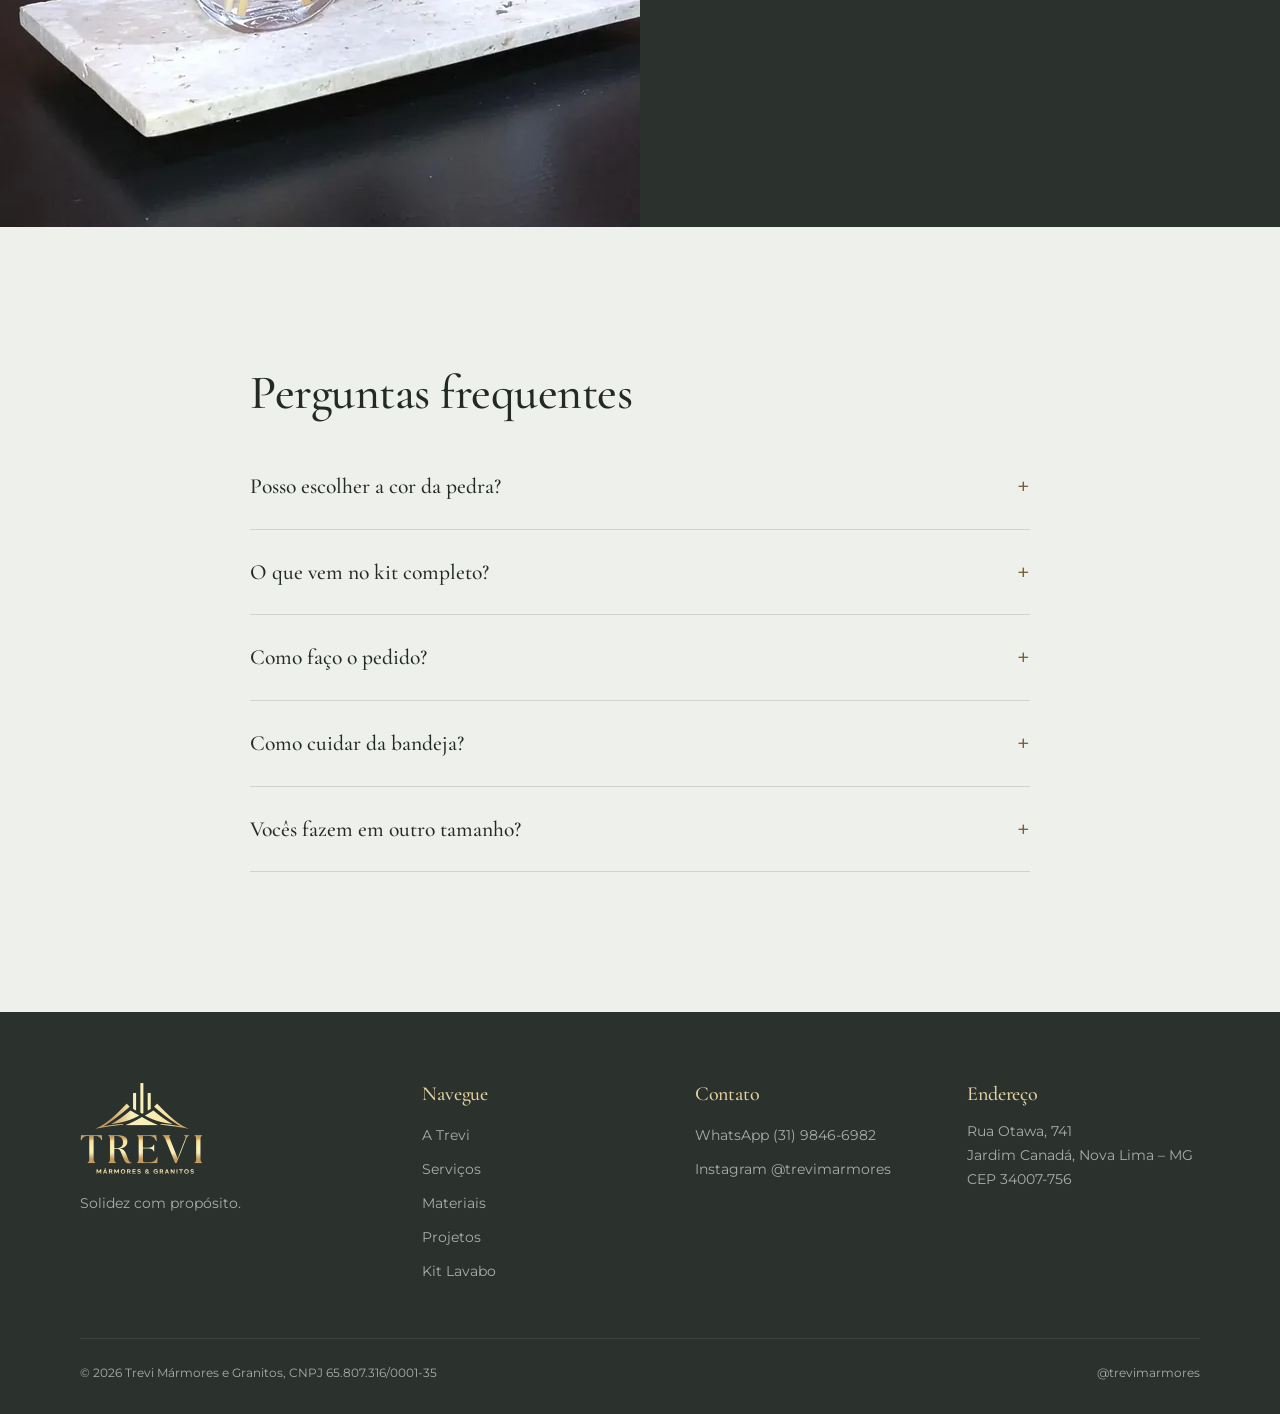
==== commit ce4827dd: "Corrige menu do celular, novo hero e site mais leve e fluido - Remove backdrop-filter do cabeçalho (" ====
--- a/kit-lavabo.html
+++ b/kit-lavabo.html
@@ -13,11 +13,10 @@
   <meta property="og:locale" content="pt_BR">
   <link rel="icon" type="image/png" sizes="32x32" href="assets/img/favicon-32.png">
   <link rel="apple-touch-icon" href="assets/img/apple-touch-icon.png">
-  <link rel="preconnect" href="https://fonts.googleapis.com">
-  <link rel="preconnect" href="https://fonts.gstatic.com" crossorigin>
-  <link href="https://fonts.googleapis.com/css2?family=Cormorant+Garamond:ital,wght@0,500;0,600;1,500&family=Montserrat:wght@400;500;600;700&display=swap" rel="stylesheet">
+  <link rel="preload" href="assets/fonts/cormorant.woff2" as="font" type="font/woff2" crossorigin>
+  <link rel="preload" href="assets/fonts/montserrat.woff2" as="font" type="font/woff2" crossorigin>
   <script>document.documentElement.classList.add("js")</script>
-  <link rel="stylesheet" href="assets/css/style.css?v=5">
+  <link rel="stylesheet" href="assets/css/style.css?v=6">
   <script type="application/ld+json">
   {
     "@context": "https://schema.org",
@@ -40,16 +39,16 @@
 
 <header class="topo sempre-solido">
   <div class="container">
-    <a href="index.html" class="marca" aria-label="Trevi Mármores & Granitos, início"><img src="assets/img/logo-nome.png" alt="Trevi Mármores & Granitos" width="864" height="280"></a>
+    <a href="index.html" class="marca" aria-label="Trevi Mármores & Granitos, início"><img src="assets/img/logo-nome-sm.png" alt="Trevi Mármores & Granitos" width="216" height="70"></a>
     <button class="menu-btn" aria-label="Abrir menu" aria-expanded="false" aria-controls="menu-principal">
       <svg aria-hidden="true" focusable="false" viewBox="0 0 24 24" fill="none" stroke="currentColor" stroke-width="1.5"><path class="l1" d="M3 7h18"/><path class="l2" d="M3 12h18"/><path class="l3" d="M3 17h18"/></svg>
     </button>
     <nav class="nav" id="menu-principal" aria-label="Principal">
-      <a href="index.html#sobre">A Trevi</a>
-      <a href="index.html#servicos">Serviços</a>
-      <a href="index.html#materiais">Materiais</a>
-      <a href="index.html#projetos">Projetos</a>
-      <a href="kit-lavabo.html" class="ativo">Kit Lavabo<span class="selo">Novo</span></a>
+      <a data-n="01" href="index.html#sobre">A Trevi</a>
+      <a data-n="02" href="index.html#servicos">Serviços</a>
+      <a data-n="03" href="index.html#materiais">Materiais</a>
+      <a data-n="04" href="index.html#projetos">Projetos</a>
+      <a data-n="05" href="kit-lavabo.html" class="ativo">Kit Lavabo<span class="selo">Novo</span></a>
       <a href="index.html#orcamento" class="btn btn-ouro">Orçamento</a>
     </nav>
   </div>
@@ -63,15 +62,15 @@
 
         <div class="produto-galeria">
           <div class="produto-principal">
-            <img src="assets/img/kit/kit-6.webp" alt="Kit Lavabo com bandeja em mármore verde" fetchpriority="high">
+            <img src="assets/img/kit/kit-6.webp" alt="Kit Lavabo com bandeja em mármore verde" width="960" height="1280" fetchpriority="high">
           </div>
           <div class="miniaturas">
-            <button type="button" class="ativo" aria-pressed="true" data-src="assets/img/kit/kit-6.webp" aria-label="Foto 1"><img src="assets/img/kit/kit-6.webp" alt="Kit Lavabo com bandeja em mármore verde"></button>
-            <button type="button" aria-pressed="false" data-src="assets/img/kit/kit-1.webp" aria-label="Foto 2"><img src="assets/img/kit/kit-1.webp" alt="Kit Lavabo com bandeja em granito preto" loading="lazy"></button>
-            <button type="button" aria-pressed="false" data-src="assets/img/kit/kit-2.webp" aria-label="Foto 3"><img src="assets/img/kit/kit-2.webp" alt="Kit Lavabo com bandeja em pedra clara" loading="lazy"></button>
-            <button type="button" aria-pressed="false" data-src="assets/img/kit/kit-5.webp" aria-label="Foto 4"><img src="assets/img/kit/kit-5.webp" alt="Kit Lavabo em mármore verde, vista frontal" loading="lazy"></button>
-            <button type="button" aria-pressed="false" data-src="assets/img/kit/kit-3.webp" aria-label="Foto 5"><img src="assets/img/kit/kit-3.webp" alt="Kit Lavabo visto de cima, bandeja verde" loading="lazy"></button>
-            <button type="button" aria-pressed="false" data-src="assets/img/kit/kit-4.webp" aria-label="Foto 6"><img src="assets/img/kit/kit-4.webp" alt="Kit Lavabo visto de cima, bandeja preta texturizada" loading="lazy"></button>
+            <button type="button" class="ativo" aria-pressed="true" data-src="assets/img/kit/kit-6.webp" aria-label="Foto 1"><img src="assets/img/kit/kit-6-mini.webp" width="240" height="320" alt="Kit Lavabo com bandeja em mármore verde"></button>
+            <button type="button" aria-pressed="false" data-src="assets/img/kit/kit-1.webp" aria-label="Foto 2"><img src="assets/img/kit/kit-1-mini.webp" width="240" height="320" alt="Kit Lavabo com bandeja em granito preto" loading="lazy"></button>
+            <button type="button" aria-pressed="false" data-src="assets/img/kit/kit-2.webp" aria-label="Foto 3"><img src="assets/img/kit/kit-2-mini.webp" width="240" height="320" alt="Kit Lavabo com bandeja em pedra clara" loading="lazy"></button>
+            <button type="button" aria-pressed="false" data-src="assets/img/kit/kit-5.webp" aria-label="Foto 4"><img src="assets/img/kit/kit-5-mini.webp" width="240" height="320" alt="Kit Lavabo em mármore verde, vista frontal" loading="lazy"></button>
+            <button type="button" aria-pressed="false" data-src="assets/img/kit/kit-3.webp" aria-label="Foto 5"><img src="assets/img/kit/kit-3-mini.webp" width="240" height="320" alt="Kit Lavabo visto de cima, bandeja verde" loading="lazy"></button>
+            <button type="button" aria-pressed="false" data-src="assets/img/kit/kit-4.webp" aria-label="Foto 6"><img src="assets/img/kit/kit-4-mini.webp" width="240" height="320" alt="Kit Lavabo visto de cima, bandeja preta texturizada" loading="lazy"></button>
           </div>
         </div>
 
@@ -177,7 +176,7 @@
   <!-- Linha -->
   <section class="secao-verde on-dark">
     <div class="destaque-kit">
-      <div class="destaque-kit-img"><img src="assets/img/kit/kit-2.webp" alt="Kit Lavabo com bandeja em pedra clara" loading="lazy"></div>
+      <div class="destaque-kit-img"><img src="assets/img/kit/kit-2.webp" srcset="assets/img/kit/kit-2-sm.webp 640w, assets/img/kit/kit-2.webp 960w" sizes="(max-width: 860px) 100vw, 50vw" alt="Kit Lavabo com bandeja em pedra clara" width="960" height="1280" loading="lazy" decoding="async"></div>
       <div class="destaque-kit-texto">
         <h2>A primeira de quatro peças</h2>
         <p class="lead">O Kit Lavabo abre uma linha de objetos em pedra natural feitos pela Trevi. As próximas peças chegam em breve. Siga o Instagram para acompanhar os lançamentos.</p>
@@ -222,7 +221,7 @@
   <div class="container">
     <div class="rodape-grade">
       <div>
-        <img src="assets/img/logo-trevi.png" alt="Trevi Mármores & Granitos" width="864" height="648" loading="lazy">
+        <img src="assets/img/logo-trevi-sm.png" alt="Trevi Mármores & Granitos" width="246" height="184" loading="lazy" decoding="async">
         <p>Solidez com propósito.</p>
       </div>
       <div>
@@ -263,6 +262,6 @@
   <svg aria-hidden="true" focusable="false" viewBox="0 0 24 24" fill="currentColor"><path d="M17.47 14.38c-.3-.15-1.76-.87-2.03-.97-.27-.1-.47-.15-.67.15-.2.3-.77.97-.94 1.17-.17.2-.35.22-.65.07-.3-.15-1.26-.46-2.4-1.48-.89-.79-1.49-1.77-1.66-2.07-.17-.3-.02-.46.13-.61.13-.13.3-.35.45-.52.15-.17.2-.3.3-.5.1-.2.05-.37-.02-.52-.08-.15-.67-1.62-.92-2.22-.24-.58-.49-.5-.67-.51h-.57c-.2 0-.52.07-.8.37-.27.3-1.04 1.02-1.04 2.48s1.07 2.88 1.21 3.08c.15.2 2.1 3.2 5.08 4.49.71.31 1.26.49 1.69.63.71.23 1.36.2 1.87.12.57-.09 1.76-.72 2.01-1.41.25-.69.25-1.29.17-1.41-.07-.12-.27-.2-.57-.35M12.05 21.5h-.01a9.4 9.4 0 0 1-4.79-1.31l-.34-.2-3.56.93.95-3.47-.22-.36a9.4 9.4 0 0 1-1.44-5.02c0-5.2 4.24-9.43 9.44-9.43a9.38 9.38 0 0 1 9.43 9.44c0 5.2-4.24 9.43-9.44 9.43M20.08 3.9A11.27 11.27 0 0 0 12.05.6C5.8.6.7 5.69.7 11.95c0 2 .52 3.95 1.52 5.67L.6 23.4l5.93-1.55a11.3 11.3 0 0 0 5.42 1.38h.01c6.25 0 11.35-5.09 11.35-11.35 0-3.03-1.18-5.88-3.33-8.02"/></svg>
 </a>
 
-<script src="assets/js/main.js?v=5"></script>
+<script src="assets/js/main.js?v=6" defer></script>
 </body>
 </html>
--- a/assets/css/style.css
+++ b/assets/css/style.css
@@ -1,4 +1,9 @@
 /* Trevi Mármores & Granitos — estilos globais */
+
+/* Fontes hospedadas no próprio site (latin), sem bloquear a primeira tela */
+@font-face { font-family: "Cormorant Garamond"; font-style: normal; font-weight: 500 600; font-display: swap; src: url(../fonts/cormorant.woff2) format("woff2"); }
+@font-face { font-family: "Cormorant Garamond"; font-style: italic; font-weight: 500; font-display: swap; src: url(../fonts/cormorant-italico.woff2) format("woff2"); }
+@font-face { font-family: "Montserrat"; font-style: normal; font-weight: 400 700; font-display: swap; src: url(../fonts/montserrat.woff2) format("woff2"); }
 
 :root {
   --verde: #505b53;
@@ -25,6 +30,7 @@
   --sombra: 0 18px 40px -24px rgba(20, 24, 21, 0.45);
   --topo-h: 72px;
   --suave: cubic-bezier(.2, .7, .2, 1);
+  --expo: cubic-bezier(.16, 1, .3, 1);
 }
 
 *,
@@ -90,7 +96,11 @@
 }
 .btn:active { transform: translateY(1px); }
 .btn svg { width: 18px; height: 18px; flex: none; }
-.btn-ouro { background: var(--ouro-grad); color: var(--grafite); background-size: 140% 100%; }
+.btn-ouro { background: var(--ouro-grad); color: var(--grafite); background-size: 140% 100%; position: relative; overflow: hidden; isolation: isolate; }
+.btn-ouro::after { content: ""; position: absolute; inset: 0; z-index: -1; background: linear-gradient(105deg, transparent 35%, rgba(255,255,255,.45) 50%, transparent 65%); transform: translateX(-120%); transition: transform .8s var(--expo); }
+.btn-ouro:hover::after { transform: translateX(120%); }
+.btn .seta-btn { transition: transform .35s var(--expo); }
+.btn:hover .seta-btn { transform: translateX(4px); }
 .btn-ouro:hover { background-position: 100% 0; transform: translateY(-1px); box-shadow: 0 10px 24px -12px rgba(154,122,64,.7); }
 .btn-ouro:active { transform: translateY(0); box-shadow: none; }
 .btn-linha { border-color: currentColor; color: inherit; background: transparent; }
@@ -103,10 +113,13 @@
 /* Cabeçalho */
 .topo {
   position: fixed; inset: 0 0 auto 0; z-index: 50;
-  transition: background .3s, box-shadow .3s, padding .3s;
-  padding: 18px 0;
-}
-.topo.solido, .topo.sempre-solido { background: rgba(61, 70, 64, .97); box-shadow: 0 1px 0 rgba(255,255,255,.06); padding: 10px 0; backdrop-filter: blur(8px); }
+  padding: 18px 0; transition: padding .4s var(--expo);
+}
+/* O fundo fica num pseudo-elemento: anima só a opacidade e não cria contexto que prenda o menu fixo */
+.topo::before { content: ""; position: absolute; inset: 0; background: var(--verde-escuro); box-shadow: 0 1px 0 rgba(255,255,255,.06); opacity: 0; transition: opacity .4s var(--suave); pointer-events: none; }
+.topo.solido, .topo.sempre-solido { padding: 10px 0; }
+.topo.solido::before, .topo.sempre-solido::before { opacity: 1; }
+.topo .container { position: relative; }
 .topo .container { display: flex; align-items: center; justify-content: space-between; gap: 24px; }
 .marca { display: block; position: relative; z-index: 2; }
 .marca img { height: 34px; width: auto; }
@@ -128,55 +141,110 @@
 .menu-btn[aria-expanded="true"] .l3 { transform: translateY(-5px) rotate(-45deg); }
 
 @media (max-width: 960px) {
-  .menu-btn { display: block; }
+  .menu-btn { display: block; position: relative; z-index: 2; }
   .nav {
-    position: fixed; inset: 0; background: var(--grafite);
-    flex-direction: column; align-items: flex-start; justify-content: center; gap: 6px;
-    padding: 90px var(--gutter) 40px;
-    opacity: 0; visibility: hidden; transition: opacity .3s, visibility 0s .3s;
+    position: fixed; inset: 0; z-index: 1; height: 100vh; height: 100dvh; background: var(--grafite);
+    flex-direction: column; align-items: stretch; justify-content: center; gap: 0;
+    padding: 96px var(--gutter) calc(32px + env(safe-area-inset-bottom)); overflow-y: auto; overscroll-behavior: contain;
+    clip-path: inset(0 0 100% 0); visibility: hidden;
+    transition: clip-path .6s var(--expo), visibility 0s .6s;
   }
-  .nav.aberto { opacity: 1; visibility: visible; transition: opacity .3s; }
+  .nav.aberto { clip-path: inset(0); visibility: visible; transition: clip-path .6s var(--expo); }
+  .nav::after { content: ""; position: absolute; right: -60px; bottom: -40px; width: 320px; aspect-ratio: 664/330; background: url(../img/logo-simbolo-sm.png) center/contain no-repeat; opacity: .06; pointer-events: none; }
   /* Links do menu entram em sequência */
-  .nav a { opacity: 0; transform: translateY(12px); transition: opacity .4s var(--suave), transform .5s var(--suave); }
+  .nav a { opacity: 0; transform: translateY(18px); transition: opacity .5s var(--suave), transform .7s var(--expo); }
   .nav.aberto a { opacity: 1; transform: none; }
-  .nav.aberto a:nth-child(2) { transition-delay: .04s; }
-  .nav.aberto a:nth-child(3) { transition-delay: .08s; }
-  .nav.aberto a:nth-child(4) { transition-delay: .12s; }
-  .nav.aberto a:nth-child(5) { transition-delay: .16s; }
-  .nav.aberto a:nth-child(6) { transition-delay: .2s; }
-  .nav a:not(.btn) { font-family: var(--serif); font-size: 2rem; font-weight: 500; color: #fff; padding: 4px 0; }
+  .nav.aberto a:nth-child(1) { transition-delay: .12s; }
+  .nav.aberto a:nth-child(2) { transition-delay: .16s; }
+  .nav.aberto a:nth-child(3) { transition-delay: .2s; }
+  .nav.aberto a:nth-child(4) { transition-delay: .24s; }
+  .nav.aberto a:nth-child(5) { transition-delay: .28s; }
+  .nav.aberto a:nth-child(6) { transition-delay: .32s; }
+  .nav a:not(.btn) { font-family: var(--serif); font-size: clamp(1.9rem, 8vw, 2.4rem); line-height: 1.15; font-weight: 500; color: #fff; padding: 12px 0; border-bottom: 1px solid rgba(255,255,255,.08); display: flex; align-items: baseline; gap: 14px; }
+  .nav a:not(.btn)::before { content: attr(data-n); font-family: var(--sans); font-size: .72rem; letter-spacing: .14em; color: var(--ouro); min-width: 22px; }
   .nav a:not(.btn)::after { display: none; }
-  .nav .selo { font-family: var(--sans); vertical-align: 10px; }
-  .nav .btn { margin-top: 22px; }
-  .menu-btn { position: relative; z-index: 2; }
+  .nav .selo { font-family: var(--sans); align-self: center; }
+  .nav .btn { margin-top: 28px; min-height: 54px; }
 }
 
 /* Hero */
 .hero {
-  position: relative; min-height: 100svh; display: flex; align-items: flex-end;
-  color: #fff; background: var(--grafite); overflow: hidden;
-  padding: 140px 0 clamp(60px, 10vh, 110px);
-}
-.hero-bg { position: absolute; inset: 0; }
-.hero-bg img { width: 100%; height: 100%; object-fit: cover; opacity: .6; transform: scale(1.04); animation: lento 18s ease-out forwards; }
+  position: relative; min-height: 100vh; min-height: 100svh; display: flex; align-items: flex-end;
+  color: #fff; background: var(--grafite); overflow: hidden; isolation: isolate;
+  padding: 140px 0 clamp(96px, 14vh, 150px);
+}
+.hero-bg { position: absolute; inset: -6% 0 0 0; z-index: -2; will-change: transform; }
+.hero-slide { position: absolute; inset: 0; opacity: 0; transition: opacity 1.6s var(--suave); }
+.hero-slide.ativo { opacity: 1; }
+.hero-slide picture { display: block; width: 100%; height: 100%; }
+.hero-slide img { width: 100%; height: 100%; object-fit: cover; transform: scale(1.12); }
+.hero-slide.ativo img { animation: zoom-lento 9s linear forwards; }
+@keyframes zoom-lento { from { transform: scale(1.12); } to { transform: scale(1.02); } }
 .hero::after {
-  content: ""; position: absolute; inset: 0;
-  background: linear-gradient(180deg, rgba(43,50,45,.5) 0%, rgba(43,50,45,.1) 35%, rgba(43,50,45,.9) 100%),
-              linear-gradient(90deg, rgba(61,70,64,.88) 0%, rgba(61,70,64,0) 70%);
-}
-.hero .container { position: relative; z-index: 1; }
-.hero h1 { max-width: 13ch; }
-.hero h1 em { font-style: italic; }
-.hero .lead { margin-bottom: 2.2rem; font-size: clamp(1.05rem, 1.4vw, 1.18rem); }
+  content: ""; position: absolute; inset: 0; z-index: -1; pointer-events: none;
+  background: linear-gradient(180deg, rgba(31,36,33,.55) 0%, rgba(31,36,33,.05) 30%, rgba(31,36,33,.25) 55%, rgba(31,36,33,.94) 100%),
+              linear-gradient(90deg, rgba(43,50,45,.85) 0%, rgba(43,50,45,0) 65%);
+}
+.hero .container { position: relative; z-index: 1; width: 100%; }
+.hero-conteudo { will-change: transform, opacity; }
+.sobretitulo { display: inline-flex; align-items: center; gap: 14px; font-size: .74rem; font-weight: 600; letter-spacing: .28em; text-transform: uppercase; color: var(--ouro-claro); margin-bottom: 1.6rem; }
+.sobretitulo::before { content: ""; width: 44px; height: 1px; background: var(--ouro); transform-origin: left; }
+.hero h1 { font-size: clamp(3rem, 8.4vw, 6.6rem); line-height: .98; letter-spacing: -.02em; margin-bottom: .45em; }
+.hero h1 em { font-style: italic; color: var(--ouro-claro); }
+.hero h1 .linha { display: block; overflow: hidden; padding-bottom: .08em; margin-bottom: -.08em; }
+.hero h1 .linha > span { display: inline-block; }
+.hero .lead { margin-bottom: 2.2rem; font-size: clamp(1rem, 1.4vw, 1.15rem); max-width: 50ch; }
 .hero-acoes { display: flex; flex-wrap: wrap; gap: 14px; }
-/* Entrada única da página: o texto do hero surge sobre a foto */
-.hero h1, .hero .lead, .hero .hero-acoes { animation: surgir .9s var(--suave) both; }
-.hero .lead { animation-delay: .12s; }
-.hero .hero-acoes { animation-delay: .24s; }
-@keyframes lento { to { transform: scale(1); } }
-@keyframes surgir { from { opacity: 0; transform: translateY(14px); } }
+/* Entrada da página: linhas sobem por trás de uma máscara, o resto surge em seguida */
+.hero h1 .linha > span { animation: subir-linha 1.2s var(--expo) both; animation-delay: calc(.15s + var(--i, 0) * .12s); }
+.sobretitulo { animation: surgir 1s var(--expo) .05s both; }
+.sobretitulo::before { animation: crescer 1.2s var(--expo) .2s both; }
+.hero .lead { animation: surgir 1.1s var(--expo) .5s both; }
+.hero .hero-acoes { animation: surgir 1.1s var(--expo) .62s both; }
+.hero-rodape { animation: aparecer 1.4s var(--suave) .9s both; }
+@keyframes subir-linha { from { transform: translateY(105%); } }
+@keyframes crescer { from { transform: scaleX(0); } }
+@keyframes surgir { from { opacity: 0; transform: translateY(18px); } }
+@keyframes aparecer { from { opacity: 0; } }
+
+/* Faixa inferior do hero: legenda da foto, progresso e indicação de rolagem */
+.hero-rodape { position: absolute; left: 0; right: 0; bottom: 0; z-index: 1; border-top: 1px solid rgba(255,255,255,.12); }
+.hero-rodape .container { display: flex; align-items: center; justify-content: space-between; gap: 24px; height: 64px; }
+.hero-legenda { font-size: .8rem; color: rgba(255,255,255,.7); letter-spacing: .04em; display: flex; align-items: center; gap: 14px; min-width: 0; }
+.hero-legenda .num { font-variant-numeric: tabular-nums; color: var(--ouro-claro); font-weight: 600; letter-spacing: .1em; }
+.hero-legenda .txt { white-space: nowrap; overflow: hidden; text-overflow: ellipsis; transition: opacity .5s; }
+.hero-legenda .txt.trocando { opacity: 0; }
+.hero-pontos { display: flex; gap: 8px; }
+.hero-pontos button { width: 44px; height: 32px; background: none; border: 0; padding: 0; position: relative; }
+.hero-pontos button::before, .hero-pontos button::after { content: ""; position: absolute; left: 0; right: 0; top: 50%; height: 2px; background: rgba(255,255,255,.25); }
+.hero-pontos button::after { background: var(--ouro); transform: scaleX(0); transform-origin: left; }
+.hero-pontos button.ativo::after { animation: progresso var(--duracao, 6s) linear forwards; }
+.hero-pontos button.visto::after { transform: scaleX(1); }
+@keyframes progresso { to { transform: scaleX(1); } }
+.rolar { display: inline-flex; align-items: center; gap: 12px; font-size: .72rem; font-weight: 600; letter-spacing: .24em; text-transform: uppercase; color: rgba(255,255,255,.75); padding: 10px 0; }
+.rolar span { width: 1px; height: 28px; background: rgba(255,255,255,.25); position: relative; overflow: hidden; }
+.rolar span::after { content: ""; position: absolute; left: 0; top: 0; width: 1px; height: 50%; background: var(--ouro-claro); animation: descer 2s var(--suave) infinite; }
+@keyframes descer { from { transform: translateY(-100%); } to { transform: translateY(200%); } }
+
+/* Cartão do lançamento sobre o hero (telas grandes) */
+.hero-kit {
+  position: absolute; right: var(--gutter); bottom: 96px; z-index: 1; display: none;
+  grid-template-columns: 76px 1fr; gap: 16px; align-items: center; width: 300px; padding: 12px 18px 12px 12px;
+  background: rgba(31,36,33,.72); border: 1px solid rgba(230,211,161,.22); color: #fff;
+  transition: border-color .3s, transform .5s var(--expo); animation: surgir 1.2s var(--expo) 1.1s both;
+}
+.hero-kit:hover { border-color: var(--ouro); transform: translateY(-3px); }
+.hero-kit img { width: 76px; height: 76px; object-fit: cover; }
+.hero-kit small { display: block; font-size: .66rem; font-weight: 600; letter-spacing: .22em; text-transform: uppercase; color: var(--ouro-claro); }
+.hero-kit strong { display: block; font-family: var(--serif); font-weight: 500; font-size: 1.3rem; line-height: 1.15; margin: 2px 0; }
+.hero-kit span { font-size: .8rem; color: rgba(255,255,255,.7); }
+@media (min-width: 1100px) { .hero-kit { display: grid; } }
 @media (max-width: 560px) {
+  .hero { padding-bottom: 104px; }
+  .hero-pontos { display: none; }
   .hero .hero-acoes .btn { flex: 1 1 100%; }
+  .rolar { display: none; }
+  .hero-pontos button { width: 30px; }
 }
 
 /* Faixa de lançamento */
@@ -188,6 +256,14 @@
 .aviso a { display: flex; align-items: center; justify-content: center; gap: 14px; padding: 14px var(--gutter); text-align: center; flex-wrap: wrap; }
 .aviso span.seta { text-decoration: underline; text-underline-offset: 4px; text-decoration-thickness: 1px; }
 .aviso a:hover span.seta { text-decoration-thickness: 2px; }
+
+/* Faixa de materiais em movimento */
+.faixa { background: var(--pedra); border-block: 1px solid var(--linha); overflow: hidden; padding: 26px 0; }
+.faixa-trilho { display: flex; width: max-content; animation: deslizar 38s linear infinite; }
+.faixa.pausada .faixa-trilho { animation-play-state: paused; }
+.faixa-trilho span { font-family: var(--serif); font-style: italic; font-size: clamp(1.8rem, 3.6vw, 2.8rem); color: var(--verde); white-space: nowrap; display: inline-flex; align-items: center; }
+.faixa-trilho span::after { content: ""; width: 9px; height: 9px; margin: 0 clamp(26px, 4vw, 52px); background: var(--ouro); transform: rotate(45deg); }
+@keyframes deslizar { to { transform: translateX(-50%); } }
 
 /* Seções */
 .secao { padding: clamp(80px, 12vw, 140px) 0; }
@@ -213,10 +289,12 @@
 
 /* Serviços */
 .servicos { display: grid; grid-template-columns: repeat(4, 1fr); gap: 1px; background: rgba(255,255,255,.1); border: 1px solid rgba(255,255,255,.1); }
-.servico { background: var(--verde); display: flex; flex-direction: column; }
+.servico { background: var(--verde); display: flex; flex-direction: column; position: relative; }
+.servico::after { content: ""; position: absolute; left: 0; right: 0; bottom: 0; height: 2px; background: var(--ouro); transform: scaleX(0); transform-origin: left; transition: transform .6s var(--expo); }
+.servico:hover::after, .servico:focus-within::after { transform: scaleX(1); }
 .servico-img { aspect-ratio: 4/5; overflow: hidden; }
-.servico-img img { width: 100%; height: 100%; object-fit: cover; transition: transform 1s var(--suave), filter .6s; filter: saturate(.85); }
-.servico:hover .servico-img img, .servico:focus-within .servico-img img { transform: scale(1.04); filter: saturate(1); }
+.servico-img img { width: 100%; height: 100%; object-fit: cover; transition: transform 1.2s var(--expo); }
+.servico:hover .servico-img img, .servico:focus-within .servico-img img { transform: scale(1.06); }
 .servico-corpo { padding: 26px 24px 30px; display: flex; flex-direction: column; flex: 1; }
 .servico-corpo p { color: rgba(255,255,255,.72); font-size: .92rem; flex: 1; }
 .link-ouro {
@@ -231,7 +309,8 @@
 
 /* Materiais */
 .materiais { display: grid; grid-template-columns: repeat(3, 1fr); gap: 22px; }
-.material { background: var(--branco); display: flex; flex-direction: column; }
+.material { background: var(--branco); display: flex; flex-direction: column; transition: transform .6s var(--expo), box-shadow .6s var(--expo); }
+@media (hover: hover) { .material:hover { transform: translateY(-6px); box-shadow: var(--sombra); } }
 .material-img { aspect-ratio: 16/10; overflow: hidden; }
 .material-img img { width: 100%; height: 100%; object-fit: cover; transition: transform 1.2s var(--suave); }
 .material:hover .material-img img, .material:focus-within .material-img img { transform: scale(1.05); }
@@ -265,7 +344,6 @@
 .galeria img { width: 100%; height: 100%; object-fit: cover; transition: transform .9s var(--suave), opacity .4s; }
 .galeria figure:focus-visible { outline-offset: 2px; }
 .galeria figure.entrando { animation: aparecer .45s var(--suave) both; }
-@keyframes aparecer { from { opacity: 0; } }
 @media (max-width: 860px) { .galeria { grid-template-columns: repeat(2, 1fr); gap: 8px; } }
 .galeria figure:hover img, .galeria figure:focus-visible img { transform: scale(1.03); }
 .galeria figcaption {
@@ -363,12 +441,22 @@
 ::view-transition-old(root), ::view-transition-new(root) { animation-duration: .35s; }
 
 /* Revelar ao rolar: só com JS ativo; sem JS tudo aparece normalmente */
-.js .revelar { opacity: 0; transform: translateY(22px); transition: opacity .9s var(--suave), transform .9s var(--suave); transition-delay: var(--atraso, 0s); }
+.js .revelar { opacity: 0; transform: translateY(28px); transition: opacity 1s var(--suave), transform 1.2s var(--expo); transition-delay: var(--atraso, 0s); }
 .js .revelar.visivel { opacity: 1; transform: none; }
-.js .revelar-foto { overflow: hidden; }
-.js .revelar-foto img { transform: scale(1.08); transition: transform 1.6s var(--suave); }
+/* Fotos: revelação em cortina, de baixo para cima */
+/* (uma cortina da cor do fundo recolhe; a foto continua "visível" para o carregamento preguiçoso) */
+.js .revelar-foto { position: relative; }
+.js .revelar-foto::after { content: ""; position: absolute; inset: -1px; z-index: 2; background: var(--cortina, var(--pedra)); transform-origin: top; transition: transform 1.3s var(--expo); transition-delay: var(--atraso, 0s); pointer-events: none; }
+.js .revelar-foto.visivel::after { transform: scaleY(0); }
+.js .revelar-foto img { transform: scale(1.15); transition: transform 1.8s var(--expo); transition-delay: var(--atraso, 0s); }
 .js .revelar-foto.visivel img { transform: none; }
-.js .produto-info > * { animation: surgir .8s var(--suave) both; }
+.secao-escura { --cortina: var(--verde); }
+.secao-verde { --cortina: var(--grafite); }
+/* Títulos: o texto sobe por trás de uma máscara */
+.js .titulo-mascara { overflow: hidden; padding-bottom: .1em; margin-bottom: calc(.5em - .1em); }
+.js .titulo-mascara > span { display: block; transform: translateY(105%); transition: transform 1.2s var(--expo); }
+.js .titulo-mascara.visivel > span { transform: none; }
+.js .produto-info > * { animation: surgir .9s var(--expo) both; }
 .js .produto-info > :nth-child(2) { animation-delay: .06s; }
 .js .produto-info > :nth-child(3) { animation-delay: .12s; }
 .js .produto-info > :nth-child(n+4) { animation-delay: .18s; }
